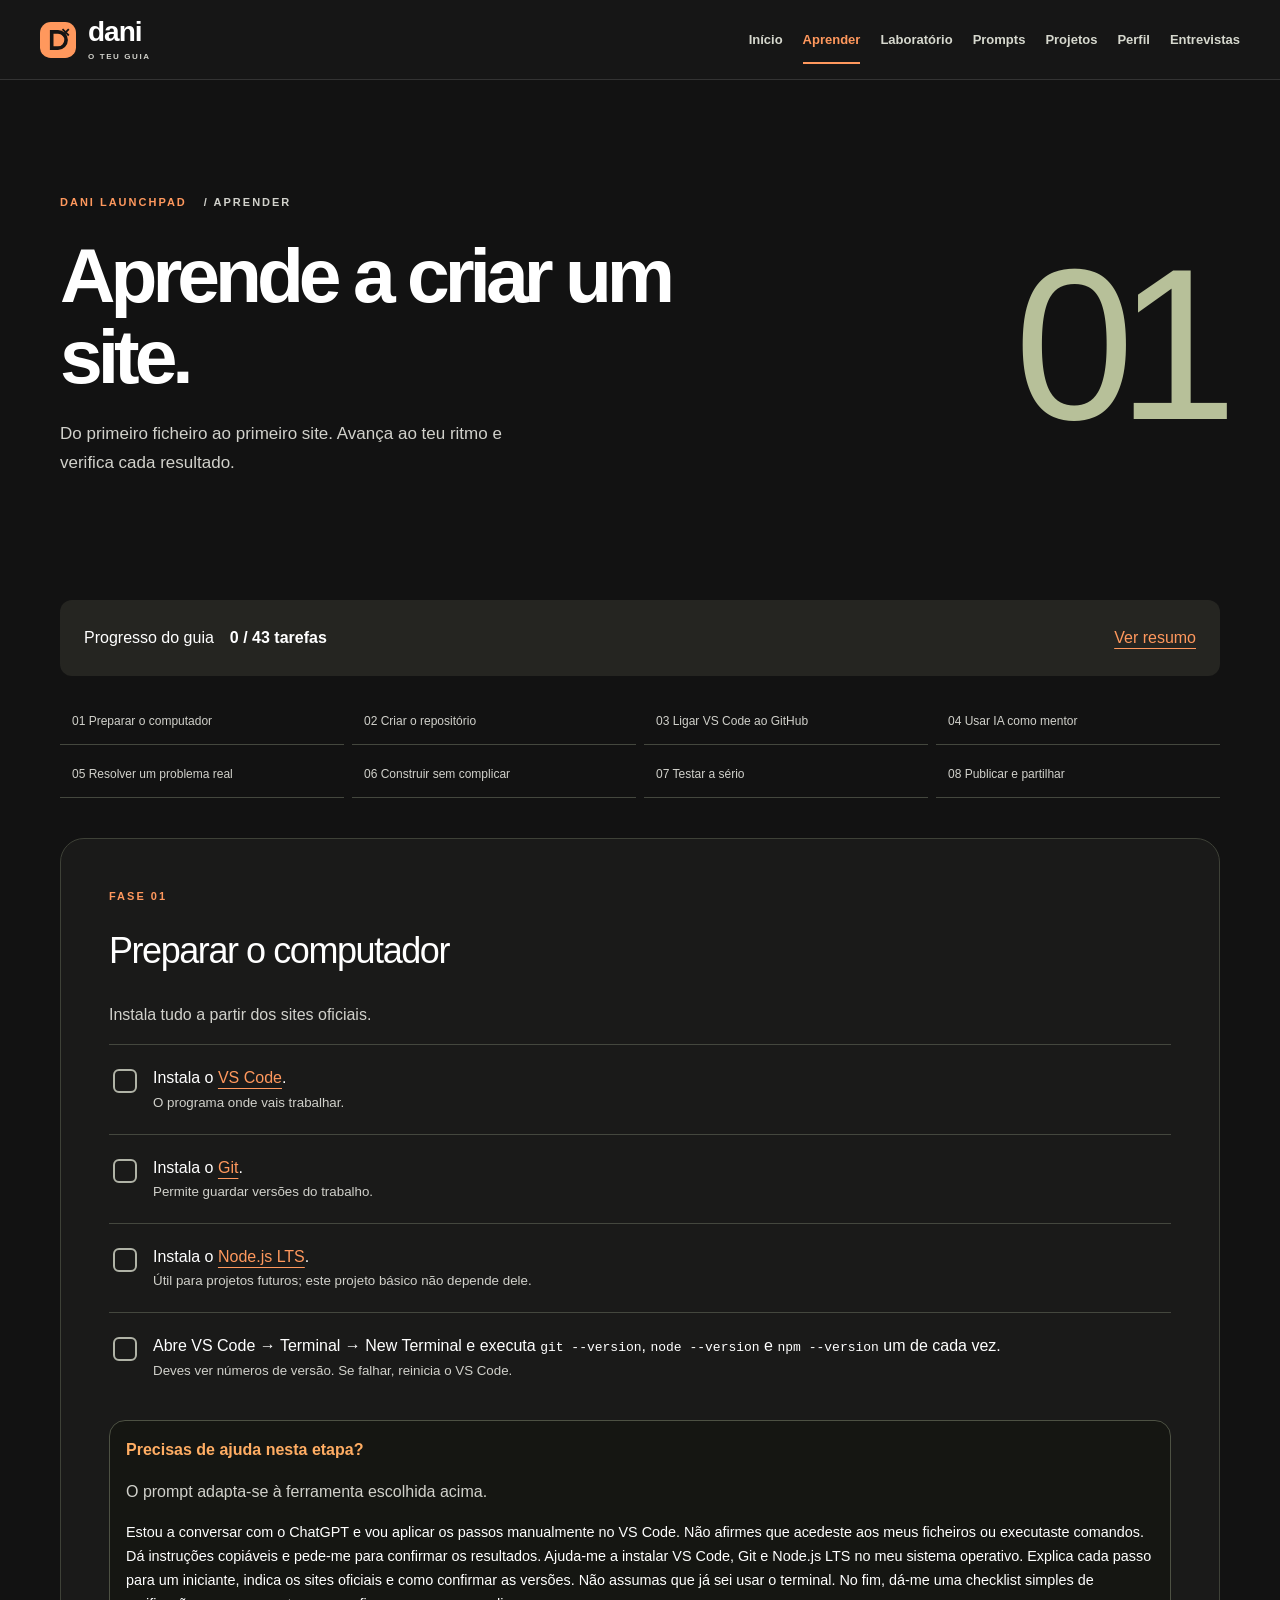
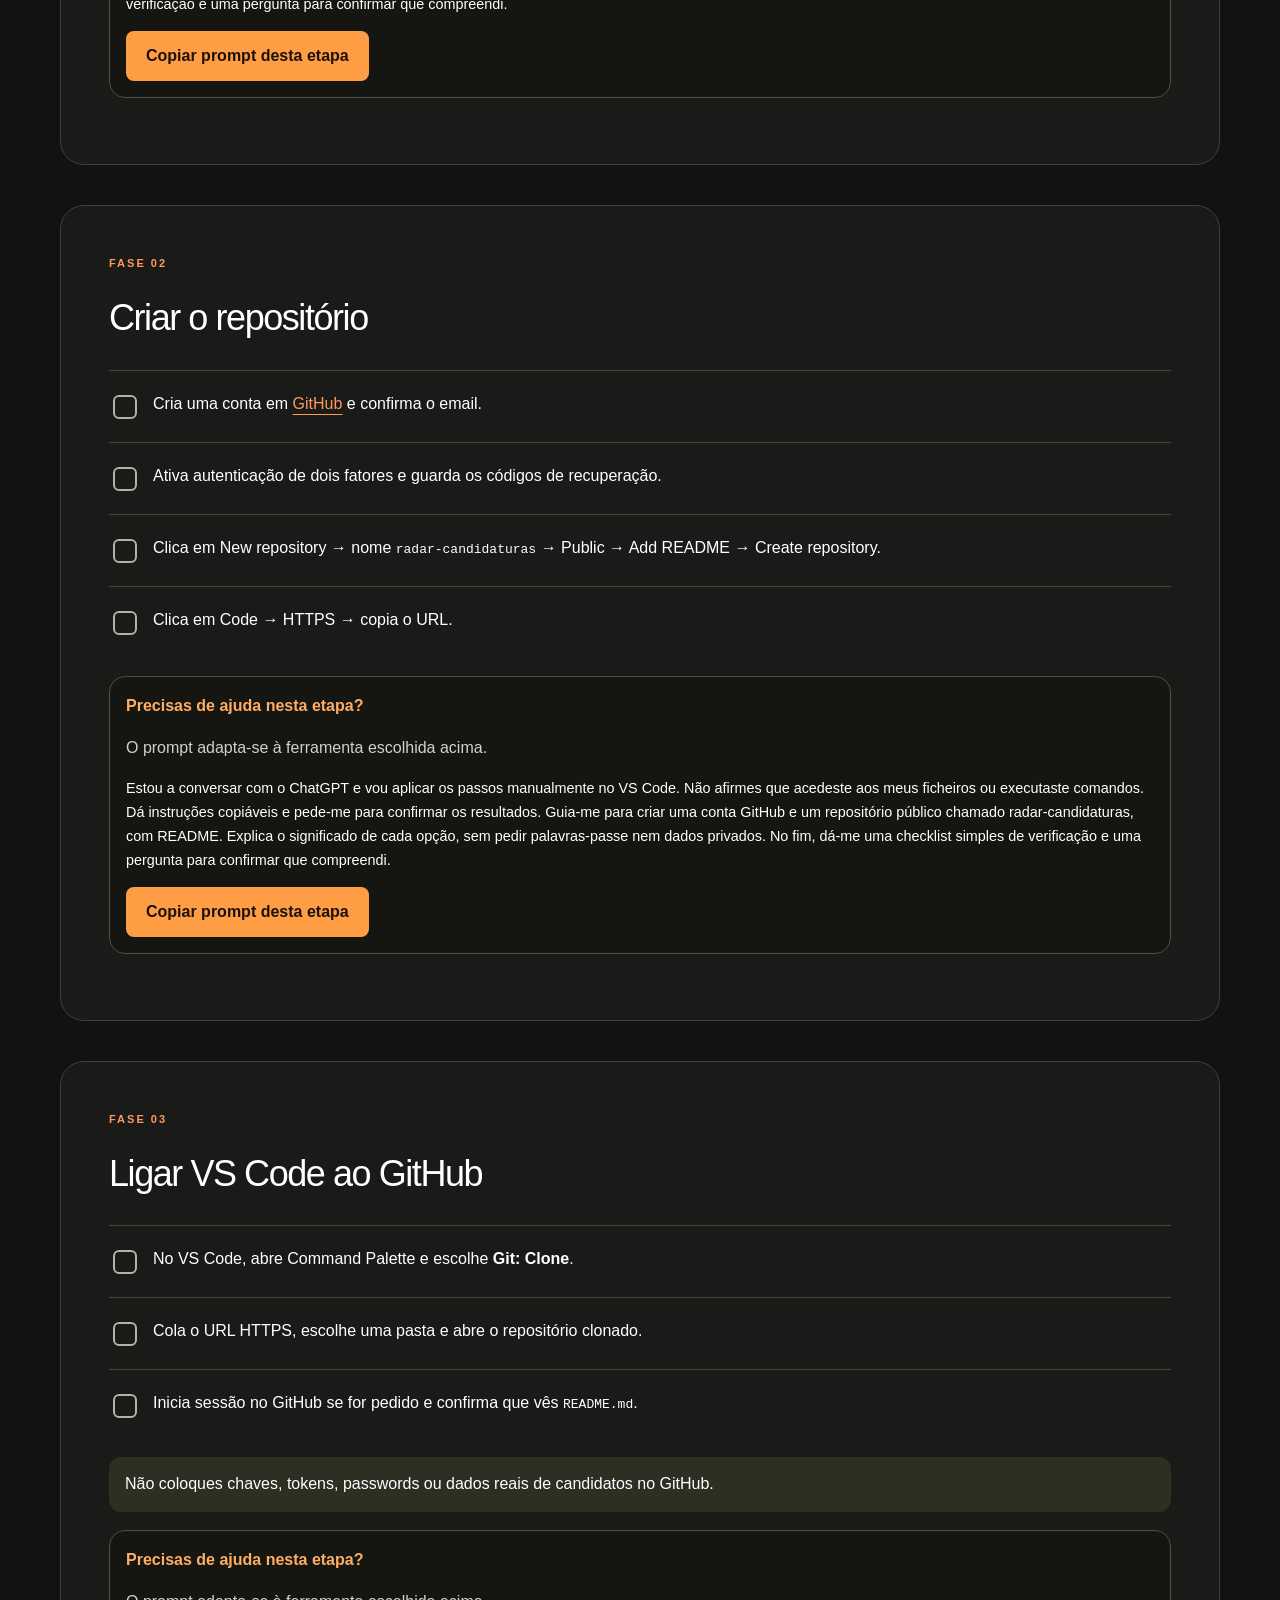
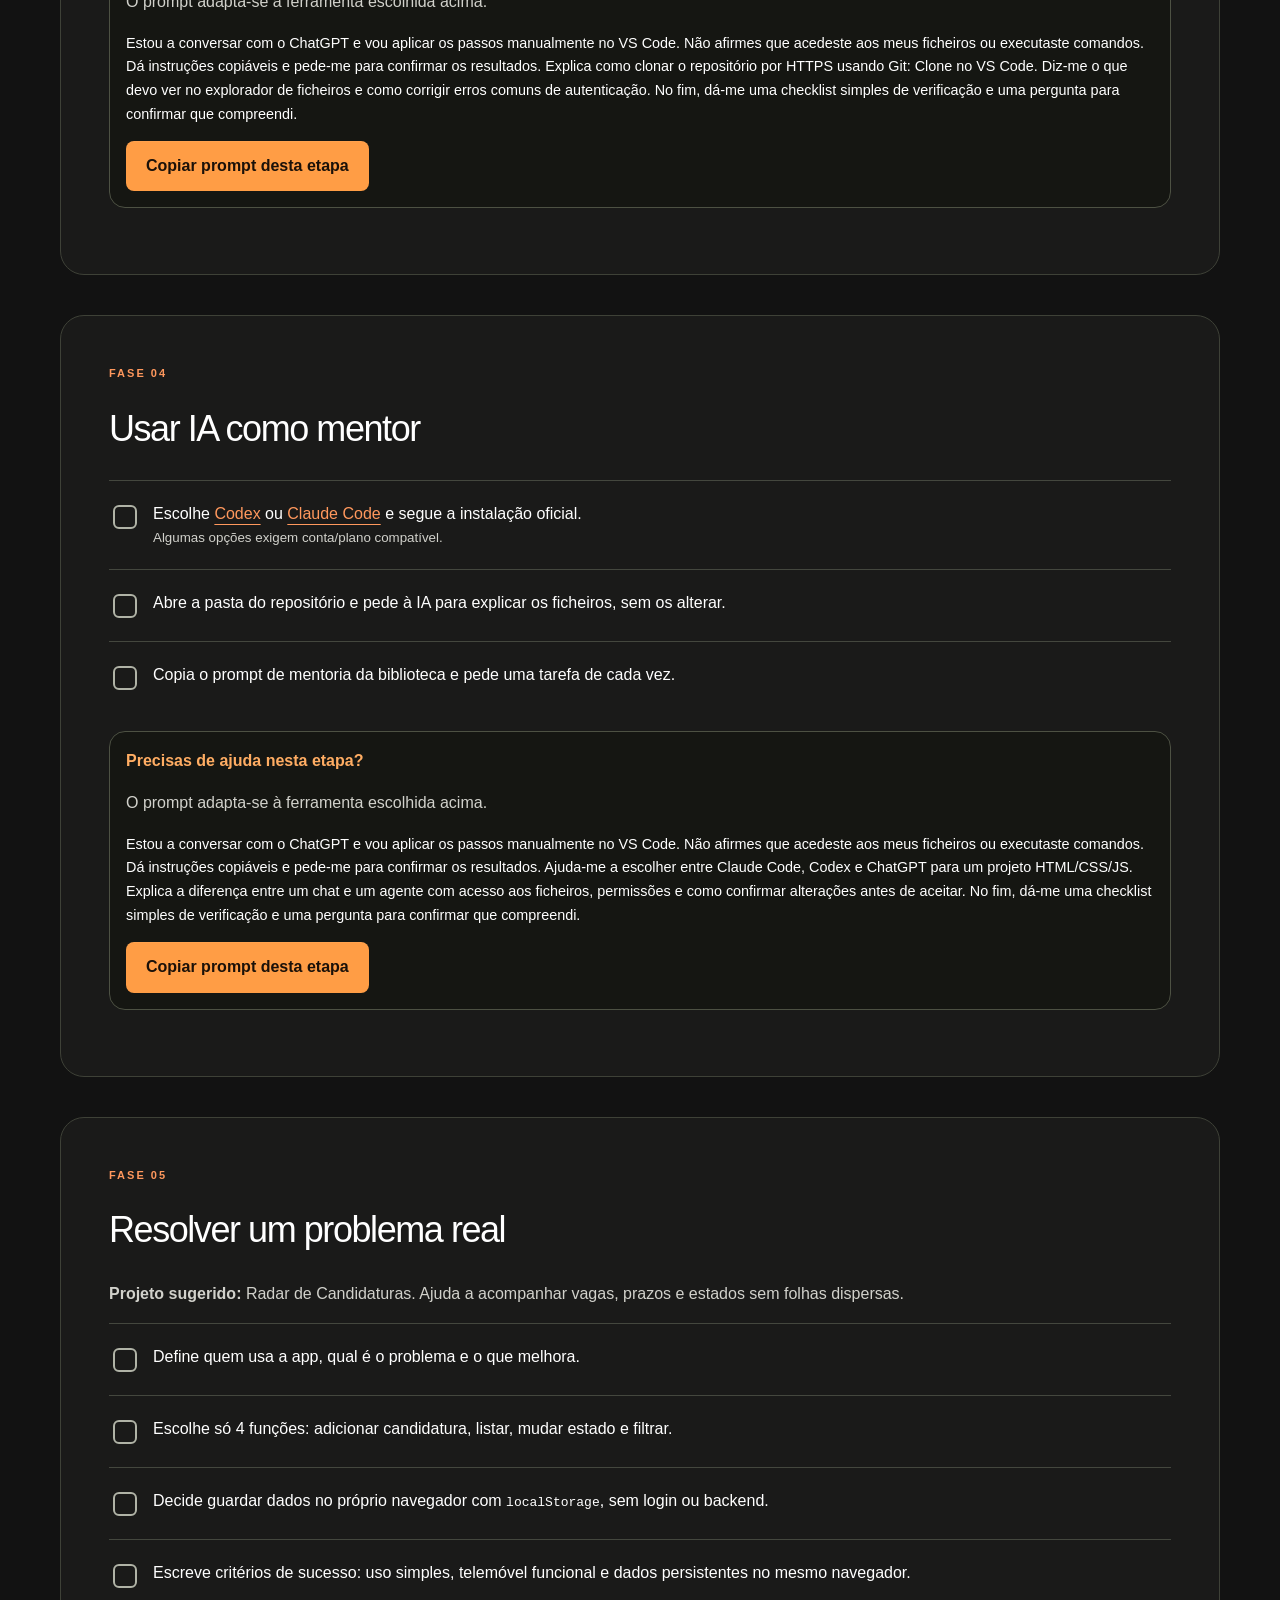
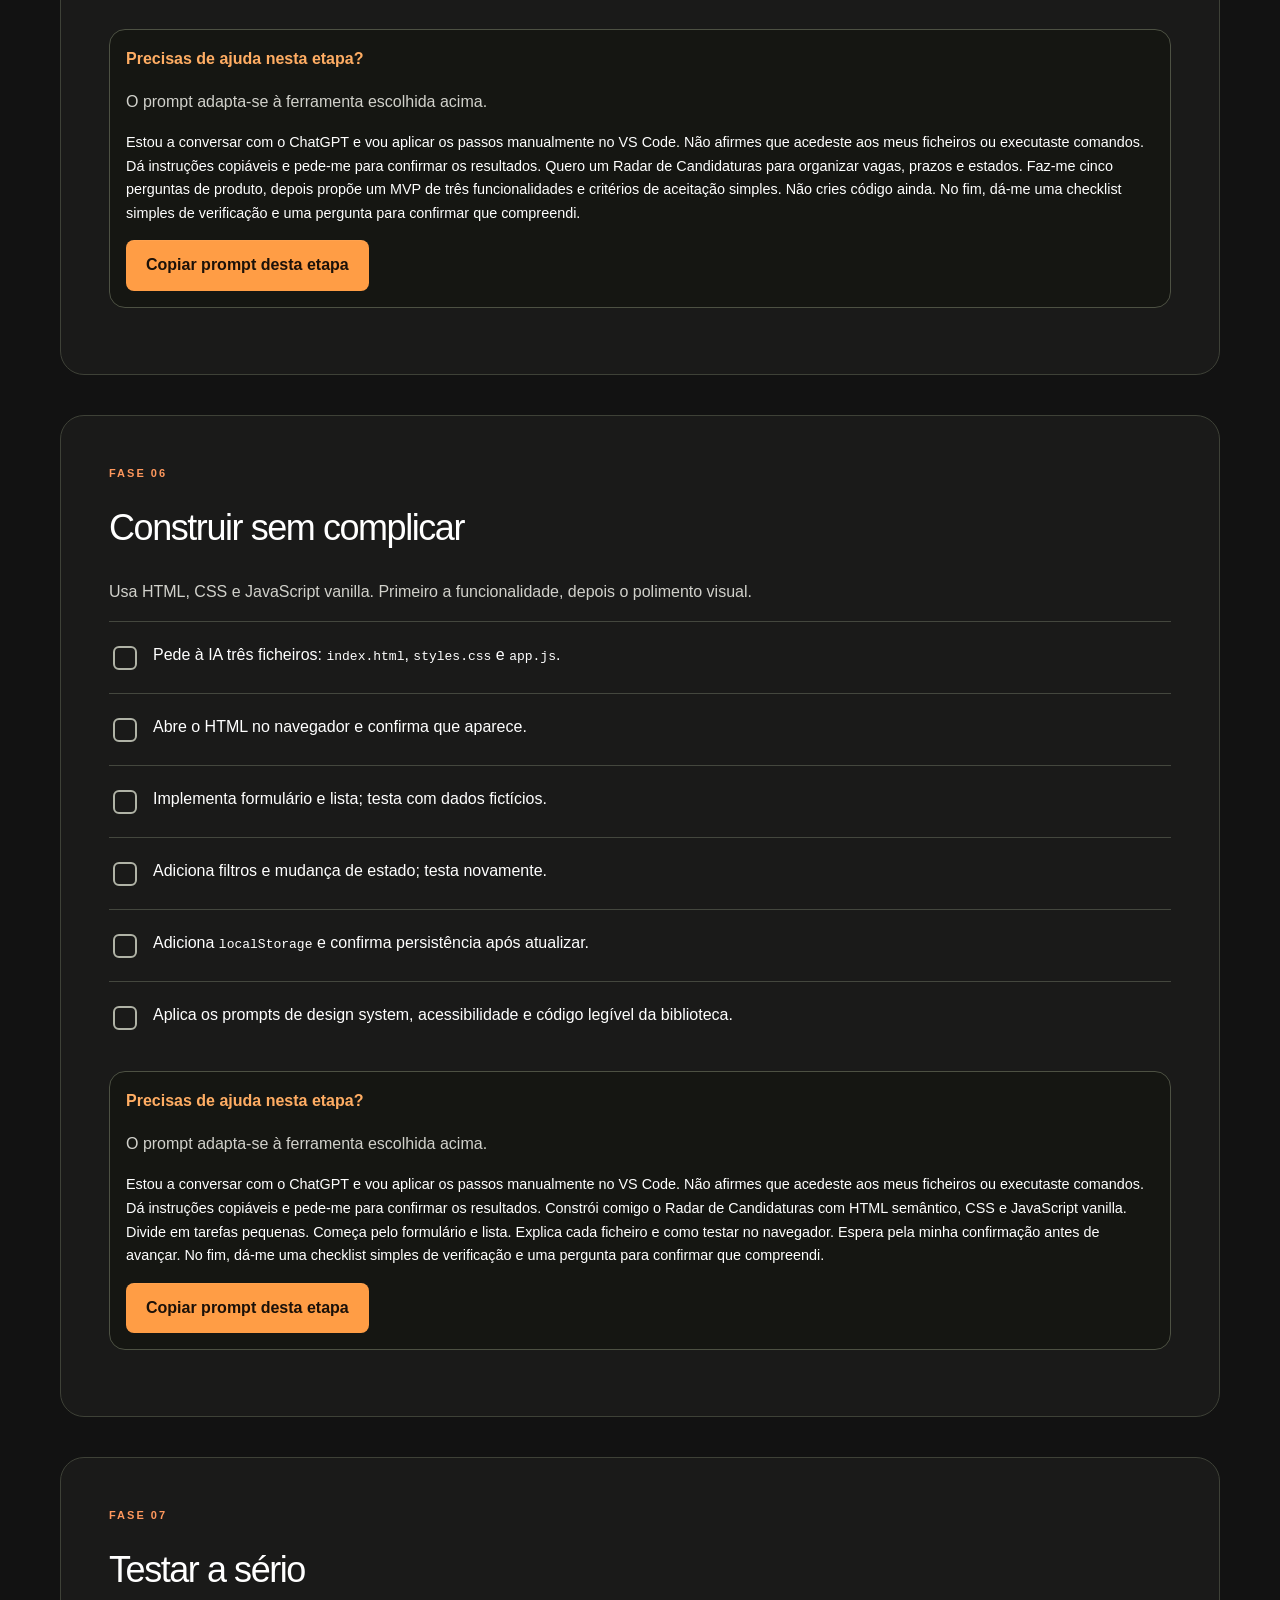
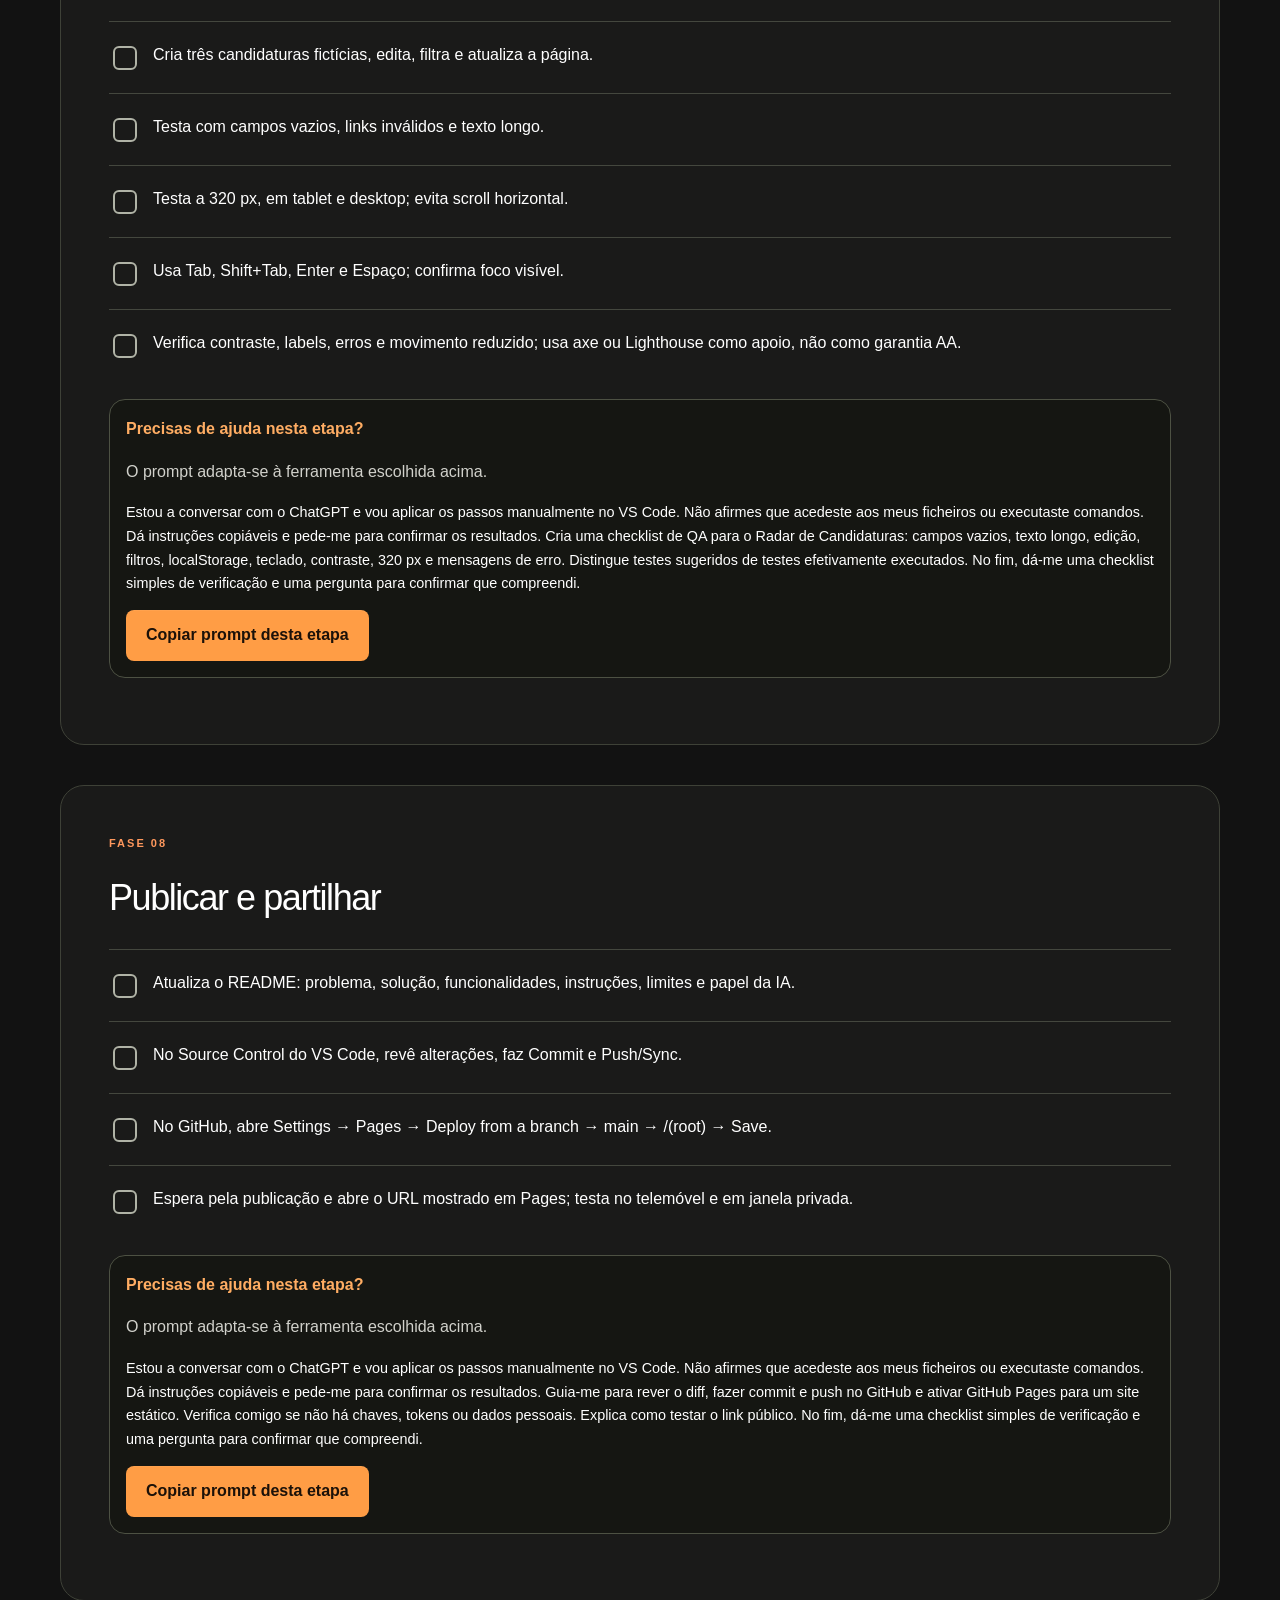
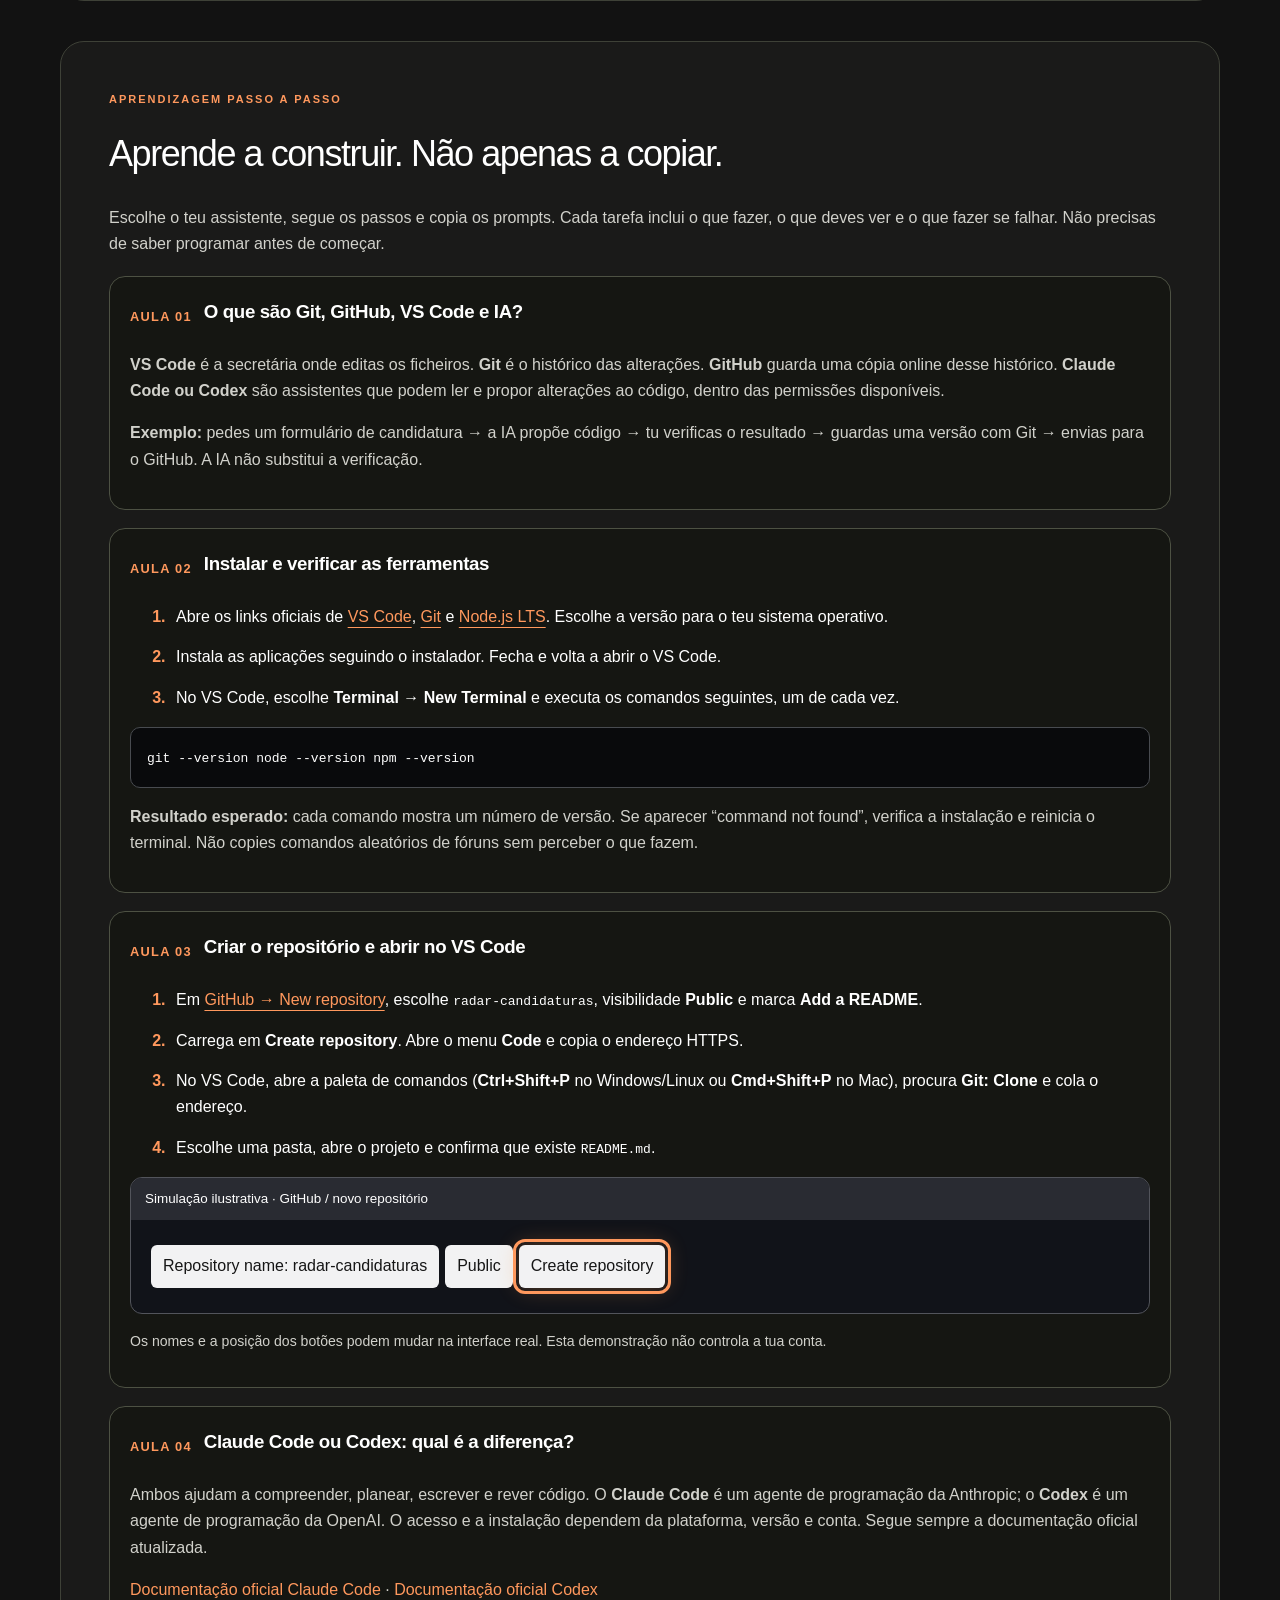
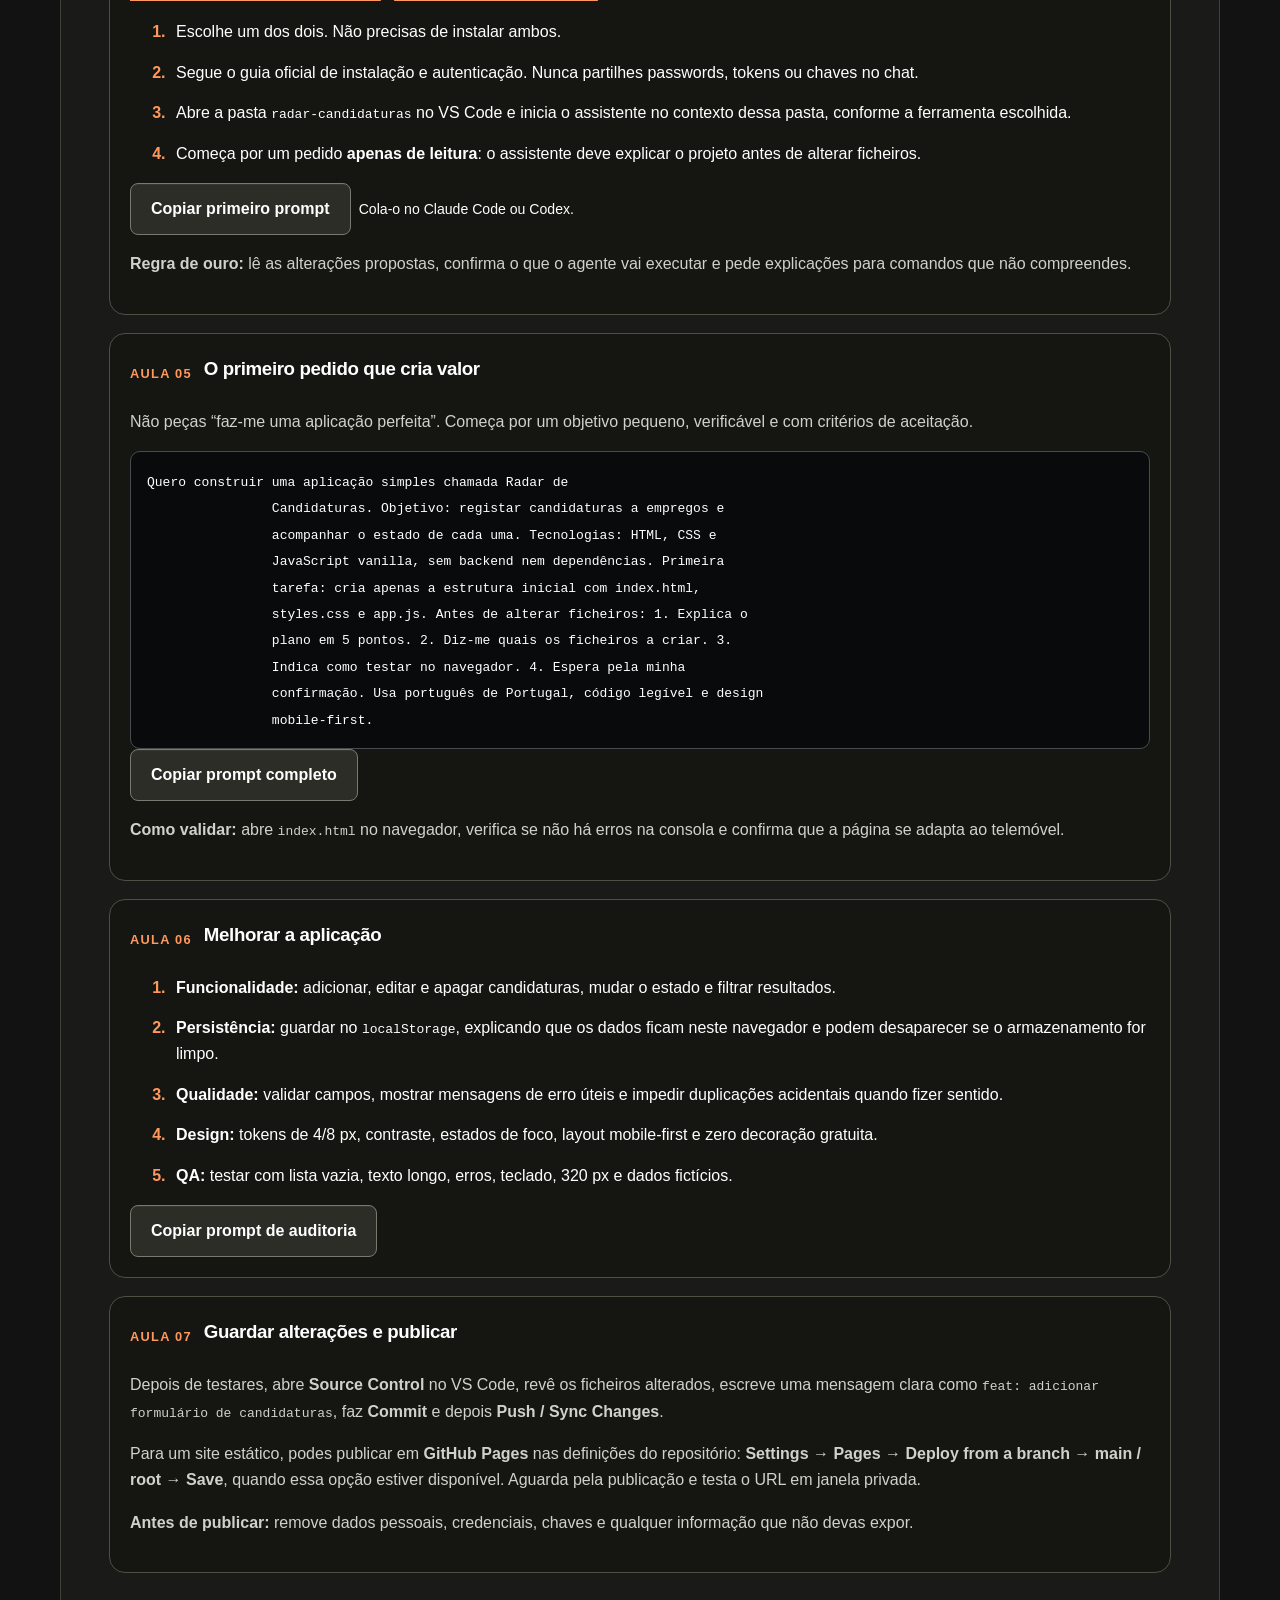
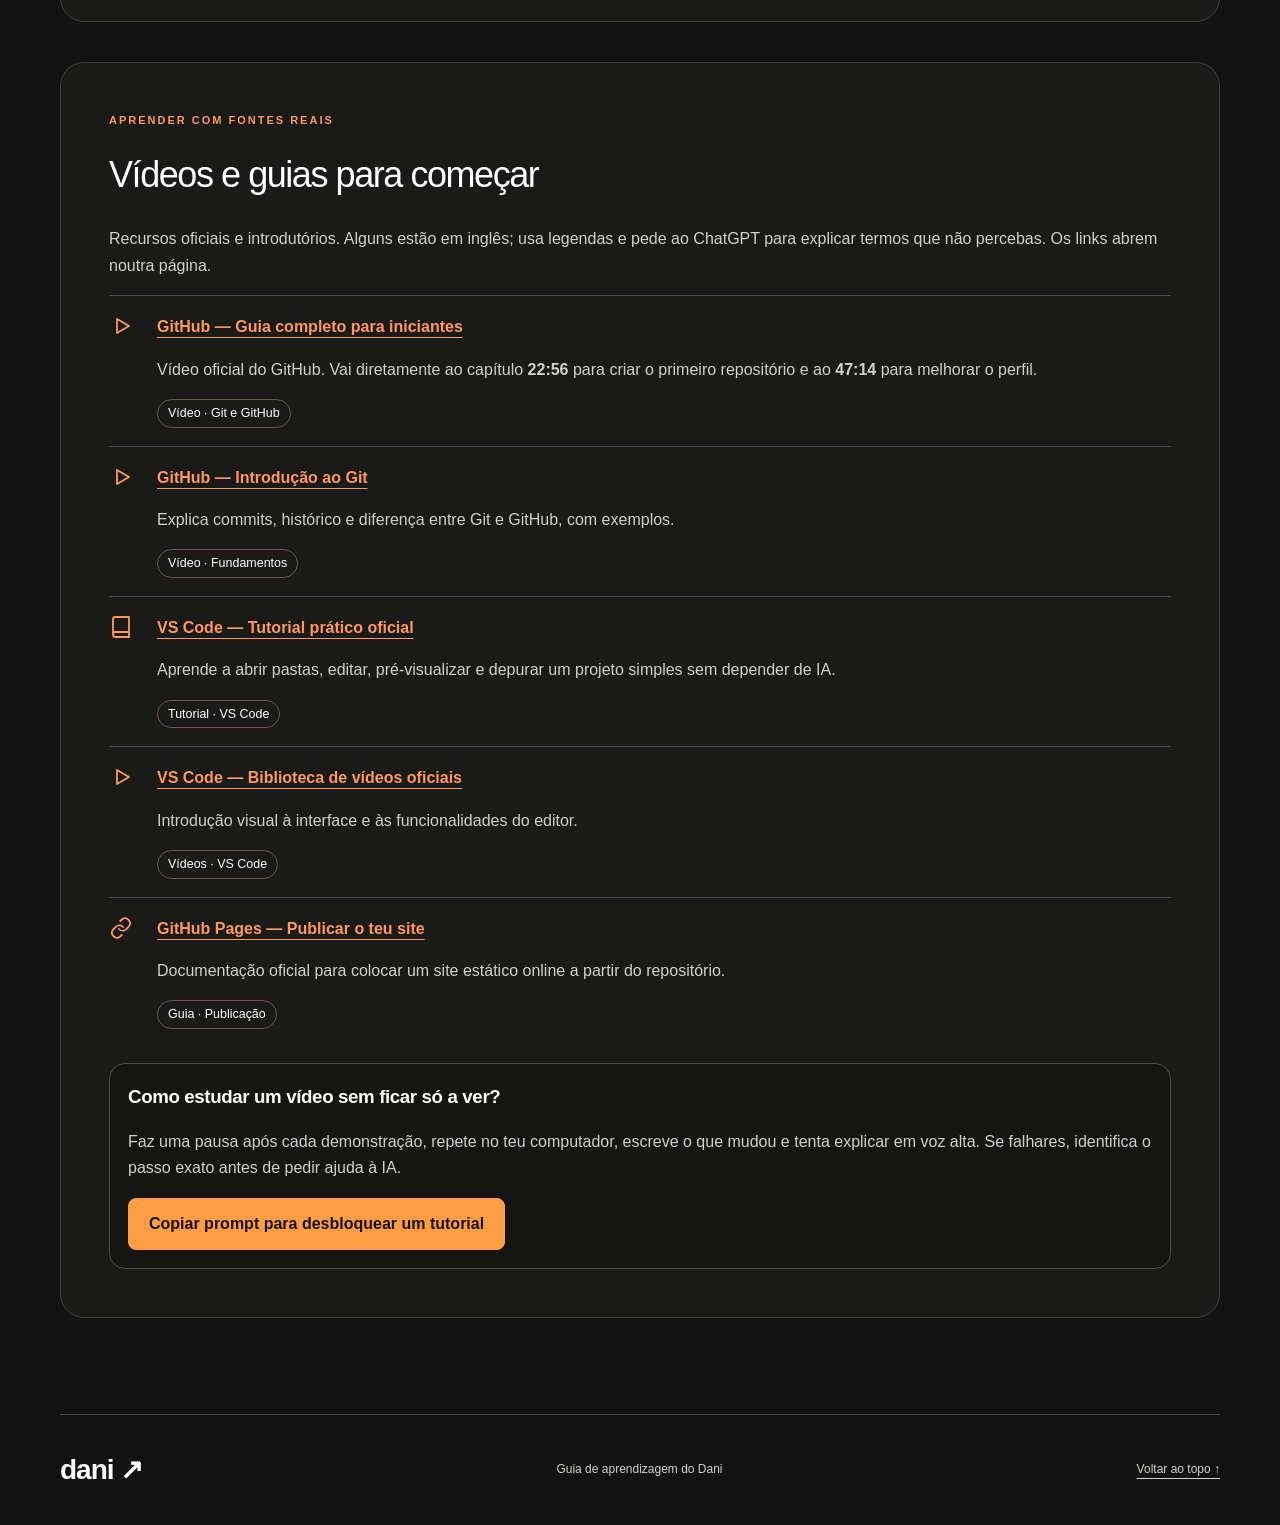
==== aprender.html @ 2d3f988d "Criar guia do Dani com páginas independentes e identidade visual" ====
<!doctype html>

<html lang="pt-PT">
  <head>
    <meta charset="utf-8" />
    <meta content="width=device-width, initial-scale=1" name="viewport" />
    <meta content="#111210" name="theme-color" />
    <meta
      content="Dani Launchpad: aprende, constrói e apresenta o teu primeiro projeto com IA."
      name="description"
    />
    <title>Aprender · Dani Launchpad</title>
    <link href="favicon.svg" rel="icon" type="image/svg+xml" />
    <link href="base.css" rel="stylesheet" />
    <link href="studio.css" rel="stylesheet" />

    <script defer="True" src="js/progress.js"></script>
    <script defer="True" src="js/copy.js"></script>
    <script defer="True" src="js/assistant.js"></script>
    <script defer="True" src="studio.js"></script>
    <link href="premium.css" rel="stylesheet" />
    <link
      href="assets/favicon-32.png"
      rel="icon"
      sizes="32x32"
      type="image/png"
    />
    <link
      href="assets/icon-192.png"
      rel="icon"
      sizes="192x192"
      type="image/png"
    />
    <link href="assets/icon-192.png" rel="apple-touch-icon" />
  </head>
  <body data-page="aprender">
    <svg
      aria-hidden="true"
      style="position: absolute; width: 0; height: 0; overflow: hidden"
      xmlns="http://www.w3.org/2000/svg"
    >
      <symbol id="i-play" viewbox="0 0 24 24">
        <path d="m8 5 12 7-12 7V5Z"></path>
      </symbol>
      <symbol id="i-book" viewbox="0 0 24 24">
        <path
          d="M4 19.5A2.5 2.5 0 0 1 6.5 17H20M6.5 2H20v20H6.5A2.5 2.5 0 0 1 4 19.5v-15A2.5 2.5 0 0 1 6.5 2Z"
        ></path>
      </symbol>
      <symbol id="i-target" viewbox="0 0 24 24">
        <circle cx="12" cy="12" r="9"></circle>
        <circle cx="12" cy="12" r="5"></circle>
        <circle cx="12" cy="12" r="1"></circle>
      </symbol>
      <symbol id="i-check" viewbox="0 0 24 24">
        <path d="m5 12 4 4L19 6"></path>
      </symbol>
      <symbol id="i-code" viewbox="0 0 24 24">
        <path d="m8 8-4 4 4 4m8-8 4 4-4 4m-3-12-2 16"></path>
      </symbol>
      <symbol id="i-link" viewbox="0 0 24 24">
        <path
          d="M10 13a5 5 0 0 0 7 .3l3-3a5 5 0 0 0-7-7l-1.7 1.7M14 11a5 5 0 0 0-7-.3l-3 3a5 5 0 0 0 7 7l1.7-1.7"
        ></path>
      </symbol></svg
    ><a class="skip" href="#main">Saltar para o conteúdo</a>
    <header class="site-header">
      <a aria-label="Dani Launchpad, início" class="brand" href="index.html"
        ><svg aria-hidden="true" class="brand-mark" viewbox="0 0 40 40">
          <rect fill="currentColor" height="40" rx="12" width="40"></rect>
          <path
            d="M13 11h7a9 9 0 0 1 0 18h-7z"
            fill="none"
            stroke="#151515"
            stroke-width="4"
          ></path>
          <path
            d="m25 8 7 7m-7 0 7-7"
            stroke="#151515"
            stroke-width="2"
          ></path></svg
        ><span>dani<small>O TEU GUIA</small></span></a
      ><span aria-hidden="true" class="nav-location">Aprender</span
      ><button
        aria-controls="site-nav"
        aria-expanded="false"
        aria-label="Abrir navegação"
        class="menu-toggle"
      >
        <span class="menu-label">Menu</span
        ><svg aria-hidden="true" viewbox="0 0 24 24">
          <path d="M4 8h16M4 16h16"></path>
        </svg>
      </button>
      <nav aria-label="Navegação principal" id="site-nav">
        <a class="nav-link" href="index.html">Início</a
        ><a aria-current="page" class="nav-link" href="aprender.html"
          >Aprender</a
        ><a class="nav-link" href="laboratorio.html">Laboratório</a
        ><a class="nav-link" href="prompts.html">Prompts</a
        ><a class="nav-link" href="projetos.html">Projetos</a
        ><a class="nav-link" href="perfil.html">Perfil</a
        ><a class="nav-link" href="entrevistas.html">Entrevistas</a>
      </nav>
    </header>
    <main id="main" tabindex="-1">
      <header class="page-hero">
        <div>
          <p class="eyebrow">Dani Launchpad <span>/ Aprender</span></p>
          <h1>Aprende a criar um site.</h1>
          <p class="lead">
            Do primeiro ficheiro ao primeiro site. Avança ao teu ritmo e
            verifica cada resultado.
          </p>
        </div>
        <div aria-hidden="true" class="page-number">01</div>
      </header>
      <div class="learning-status">
        <span>Progresso do guia</span
        ><strong aria-live="polite" id="counter"></strong
        ><a href="index.html">Ver resumo</a>
      </div>
      <nav aria-label="Fases de aprendizagem" class="chapter-nav">
        <a href="#preparar">01 Preparar o computador</a
        ><a href="#github">02 Criar o repositório</a
        ><a href="#vscode">03 Ligar VS Code ao GitHub</a
        ><a href="#ia">04 Usar IA como mentor</a
        ><a href="#produto">05 Resolver um problema real</a
        ><a href="#construir">06 Construir sem complicar</a
        ><a href="#testar">07 Testar a sério</a
        ><a href="#publicar">08 Publicar e partilhar</a>
      </nav>
      <div class="page-content">
        <section class="surface section" id="preparar">
          <div class="eyebrow">Fase 01</div>
          <h2>Preparar o computador</h2>
          <p>Instala tudo a partir dos sites oficiais.</p>
          <div data-tasks="">
            <label class="task"
              ><input data-task-index="0" type="checkbox" /><span
                >Instala o
                <a href="https://code.visualstudio.com/">VS Code</a>.<small
                  >O programa onde vais trabalhar.</small
                ></span
              ></label
            ><label class="task"
              ><input data-task-index="1" type="checkbox" /><span
                >Instala o
                <a href="https://git-scm.com/downloads">Git</a>.<small
                  >Permite guardar versões do trabalho.</small
                ></span
              ></label
            ><label class="task"
              ><input data-task-index="2" type="checkbox" /><span
                >Instala o <a href="https://nodejs.org/">Node.js LTS</a>.<small
                  >Útil para projetos futuros; este projeto básico não depende
                  dele.</small
                ></span
              ></label
            ><label class="task"
              ><input data-task-index="3" type="checkbox" /><span
                >Abre VS Code → Terminal → New Terminal e executa
                <code>git --version</code>, <code>node --version</code> e
                <code>npm --version</code> um de cada vez.<small
                  >Deves ver números de versão. Se falhar, reinicia o VS
                  Code.</small
                ></span
              ></label
            >
          </div>
          <div class="step-prompt" data-phase="preparar">
            <strong>Precisas de ajuda nesta etapa?</strong>
            <p>O prompt adapta-se à ferramenta escolhida acima.</p>
            <pre class="step-prompt-text"></pre>
            <button class="button step-copy" type="button">
              Copiar prompt desta etapa
            </button>
          </div>
        </section>
        <section class="surface section" id="github">
          <div class="eyebrow">Fase 02</div>
          <h2>Criar o repositório</h2>
          <div data-tasks="">
            <label class="task"
              ><input data-task-index="4" type="checkbox" /><span
                >Cria uma conta em <a href="https://github.com">GitHub</a> e
                confirma o email.</span
              ></label
            ><label class="task"
              ><input data-task-index="5" type="checkbox" /><span
                >Ativa autenticação de dois fatores e guarda os códigos de
                recuperação.</span
              ></label
            ><label class="task"
              ><input data-task-index="6" type="checkbox" /><span
                >Clica em New repository → nome
                <code>radar-candidaturas</code> → Public → Add README → Create
                repository.</span
              ></label
            ><label class="task"
              ><input data-task-index="7" type="checkbox" /><span
                >Clica em Code → HTTPS → copia o URL.</span
              ></label
            >
          </div>
          <div class="step-prompt" data-phase="github">
            <strong>Precisas de ajuda nesta etapa?</strong>
            <p>O prompt adapta-se à ferramenta escolhida acima.</p>
            <pre class="step-prompt-text"></pre>
            <button class="button step-copy" type="button">
              Copiar prompt desta etapa
            </button>
          </div>
        </section>
        <section class="surface section" id="vscode">
          <div class="eyebrow">Fase 03</div>
          <h2>Ligar VS Code ao GitHub</h2>
          <div data-tasks="">
            <label class="task"
              ><input data-task-index="8" type="checkbox" /><span
                >No VS Code, abre Command Palette e escolhe
                <strong>Git: Clone</strong>.</span
              ></label
            ><label class="task"
              ><input data-task-index="9" type="checkbox" /><span
                >Cola o URL HTTPS, escolhe uma pasta e abre o repositório
                clonado.</span
              ></label
            ><label class="task"
              ><input data-task-index="10" type="checkbox" /><span
                >Inicia sessão no GitHub se for pedido e confirma que vês
                <code>README.md</code>.</span
              ></label
            >
          </div>
          <p class="note">
            Não coloques chaves, tokens, passwords ou dados reais de candidatos
            no GitHub.
          </p>
          <div class="step-prompt" data-phase="vscode">
            <strong>Precisas de ajuda nesta etapa?</strong>
            <p>O prompt adapta-se à ferramenta escolhida acima.</p>
            <pre class="step-prompt-text"></pre>
            <button class="button step-copy" type="button">
              Copiar prompt desta etapa
            </button>
          </div>
        </section>
        <section class="surface section" id="ia">
          <div class="eyebrow">Fase 04</div>
          <h2>Usar IA como mentor</h2>
          <div data-tasks="">
            <label class="task"
              ><input data-task-index="11" type="checkbox" /><span
                >Escolhe
                <a href="https://developers.openai.com/codex/">Codex</a> ou
                <a href="https://code.claude.com/docs/">Claude Code</a> e segue
                a instalação oficial.<small
                  >Algumas opções exigem conta/plano compatível.</small
                ></span
              ></label
            ><label class="task"
              ><input data-task-index="12" type="checkbox" /><span
                >Abre a pasta do repositório e pede à IA para explicar os
                ficheiros, sem os alterar.</span
              ></label
            ><label class="task"
              ><input data-task-index="13" type="checkbox" /><span
                >Copia o prompt de mentoria da biblioteca e pede uma tarefa de
                cada vez.</span
              ></label
            >
          </div>
          <div class="step-prompt" data-phase="ia">
            <strong>Precisas de ajuda nesta etapa?</strong>
            <p>O prompt adapta-se à ferramenta escolhida acima.</p>
            <pre class="step-prompt-text"></pre>
            <button class="button step-copy" type="button">
              Copiar prompt desta etapa
            </button>
          </div>
        </section>
        <section class="surface section" id="produto">
          <div class="eyebrow">Fase 05</div>
          <h2>Resolver um problema real</h2>
          <p>
            <strong>Projeto sugerido:</strong> Radar de Candidaturas. Ajuda a
            acompanhar vagas, prazos e estados sem folhas dispersas.
          </p>
          <div data-tasks="">
            <label class="task"
              ><input data-task-index="14" type="checkbox" /><span
                >Define quem usa a app, qual é o problema e o que melhora.</span
              ></label
            ><label class="task"
              ><input data-task-index="15" type="checkbox" /><span
                >Escolhe só 4 funções: adicionar candidatura, listar, mudar
                estado e filtrar.</span
              ></label
            ><label class="task"
              ><input data-task-index="16" type="checkbox" /><span
                >Decide guardar dados no próprio navegador com
                <code>localStorage</code>, sem login ou backend.</span
              ></label
            ><label class="task"
              ><input data-task-index="17" type="checkbox" /><span
                >Escreve critérios de sucesso: uso simples, telemóvel funcional
                e dados persistentes no mesmo navegador.</span
              ></label
            >
          </div>
          <div class="step-prompt" data-phase="produto">
            <strong>Precisas de ajuda nesta etapa?</strong>
            <p>O prompt adapta-se à ferramenta escolhida acima.</p>
            <pre class="step-prompt-text"></pre>
            <button class="button step-copy" type="button">
              Copiar prompt desta etapa
            </button>
          </div>
        </section>
        <section class="surface section" id="construir">
          <div class="eyebrow">Fase 06</div>
          <h2>Construir sem complicar</h2>
          <p>
            Usa HTML, CSS e JavaScript vanilla. Primeiro a funcionalidade,
            depois o polimento visual.
          </p>
          <div data-tasks="">
            <label class="task"
              ><input data-task-index="18" type="checkbox" /><span
                >Pede à IA três ficheiros: <code>index.html</code>,
                <code>styles.css</code> e <code>app.js</code>.</span
              ></label
            ><label class="task"
              ><input data-task-index="19" type="checkbox" /><span
                >Abre o HTML no navegador e confirma que aparece.</span
              ></label
            ><label class="task"
              ><input data-task-index="20" type="checkbox" /><span
                >Implementa formulário e lista; testa com dados fictícios.</span
              ></label
            ><label class="task"
              ><input data-task-index="21" type="checkbox" /><span
                >Adiciona filtros e mudança de estado; testa novamente.</span
              ></label
            ><label class="task"
              ><input data-task-index="22" type="checkbox" /><span
                >Adiciona <code>localStorage</code> e confirma persistência após
                atualizar.</span
              ></label
            ><label class="task"
              ><input data-task-index="23" type="checkbox" /><span
                >Aplica os prompts de design system, acessibilidade e código
                legível da biblioteca.</span
              ></label
            >
          </div>
          <div class="step-prompt" data-phase="construir">
            <strong>Precisas de ajuda nesta etapa?</strong>
            <p>O prompt adapta-se à ferramenta escolhida acima.</p>
            <pre class="step-prompt-text"></pre>
            <button class="button step-copy" type="button">
              Copiar prompt desta etapa
            </button>
          </div>
        </section>
        <section class="surface section" id="testar">
          <div class="eyebrow">Fase 07</div>
          <h2>Testar a sério</h2>
          <div data-tasks="">
            <label class="task"
              ><input data-task-index="24" type="checkbox" /><span
                >Cria três candidaturas fictícias, edita, filtra e atualiza a
                página.</span
              ></label
            ><label class="task"
              ><input data-task-index="25" type="checkbox" /><span
                >Testa com campos vazios, links inválidos e texto longo.</span
              ></label
            ><label class="task"
              ><input data-task-index="26" type="checkbox" /><span
                >Testa a 320 px, em tablet e desktop; evita scroll
                horizontal.</span
              ></label
            ><label class="task"
              ><input data-task-index="27" type="checkbox" /><span
                >Usa Tab, Shift+Tab, Enter e Espaço; confirma foco
                visível.</span
              ></label
            ><label class="task"
              ><input data-task-index="28" type="checkbox" /><span
                >Verifica contraste, labels, erros e movimento reduzido; usa axe
                ou Lighthouse como apoio, não como garantia AA.</span
              ></label
            >
          </div>
          <div class="step-prompt" data-phase="testar">
            <strong>Precisas de ajuda nesta etapa?</strong>
            <p>O prompt adapta-se à ferramenta escolhida acima.</p>
            <pre class="step-prompt-text"></pre>
            <button class="button step-copy" type="button">
              Copiar prompt desta etapa
            </button>
          </div>
        </section>
        <section class="surface section" id="publicar">
          <div class="eyebrow">Fase 08</div>
          <h2>Publicar e partilhar</h2>
          <div data-tasks="">
            <label class="task"
              ><input data-task-index="29" type="checkbox" /><span
                >Atualiza o README: problema, solução, funcionalidades,
                instruções, limites e papel da IA.</span
              ></label
            ><label class="task"
              ><input data-task-index="30" type="checkbox" /><span
                >No Source Control do VS Code, revê alterações, faz Commit e
                Push/Sync.</span
              ></label
            ><label class="task"
              ><input data-task-index="31" type="checkbox" /><span
                >No GitHub, abre Settings → Pages → Deploy from a branch → main
                → /(root) → Save.</span
              ></label
            ><label class="task"
              ><input data-task-index="32" type="checkbox" /><span
                >Espera pela publicação e abre o URL mostrado em Pages; testa no
                telemóvel e em janela privada.</span
              ></label
            >
          </div>
          <div class="step-prompt" data-phase="publicar">
            <strong>Precisas de ajuda nesta etapa?</strong>
            <p>O prompt adapta-se à ferramenta escolhida acima.</p>
            <pre class="step-prompt-text"></pre>
            <button class="button step-copy" type="button">
              Copiar prompt desta etapa
            </button>
          </div>
        </section>
        <section class="surface section" id="academia">
          <div class="eyebrow">Aprendizagem passo a passo</div>
          <h2>Aprende a construir. Não apenas a copiar.</h2>
          <p>
            Escolhe o teu assistente, segue os passos e copia os prompts. Cada
            tarefa inclui o que fazer, o que deves ver e o que fazer se falhar.
            Não precisas de saber programar antes de começar.
          </p>
          <div class="lesson-panel">
            <div class="lesson-header">
              <span class="lesson-number">AULA 01</span>
              <h3>O que são Git, GitHub, VS Code e IA?</h3>
            </div>
            <p>
              <strong>VS Code</strong> é a secretária onde editas os ficheiros.
              <strong>Git</strong> é o histórico das alterações.
              <strong>GitHub</strong> guarda uma cópia online desse histórico.
              <strong>Claude Code ou Codex</strong> são assistentes que podem
              ler e propor alterações ao código, dentro das permissões
              disponíveis.
            </p>
            <p>
              <strong>Exemplo:</strong> pedes um formulário de candidatura → a
              IA propõe código → tu verificas o resultado → guardas uma versão
              com Git → envias para o GitHub. A IA não substitui a verificação.
            </p>
          </div>
          <div class="lesson-panel">
            <div class="lesson-header">
              <span class="lesson-number">AULA 02</span>
              <h3>Instalar e verificar as ferramentas</h3>
            </div>
            <ol class="lesson-steps">
              <li>
                Abre os links oficiais de
                <a href="https://code.visualstudio.com/">VS Code</a>,
                <a href="https://git-scm.com/downloads">Git</a> e
                <a href="https://nodejs.org/en/download">Node.js LTS</a>.
                Escolhe a versão para o teu sistema operativo.
              </li>
              <li>
                Instala as aplicações seguindo o instalador. Fecha e volta a
                abrir o VS Code.
              </li>
              <li>
                No VS Code, escolhe <strong>Terminal → New Terminal</strong> e
                executa os comandos seguintes, um de cada vez.
              </li>
            </ol>
            <div class="terminal">
              <code>git --version node --version npm --version</code>
            </div>
            <p>
              <strong>Resultado esperado:</strong> cada comando mostra um número
              de versão. Se aparecer “command not found”, verifica a instalação
              e reinicia o terminal. Não copies comandos aleatórios de fóruns
              sem perceber o que fazem.
            </p>
          </div>
          <div class="lesson-panel">
            <div class="lesson-header">
              <span class="lesson-number">AULA 03</span>
              <h3>Criar o repositório e abrir no VS Code</h3>
            </div>
            <ol class="lesson-steps">
              <li>
                Em <a href="https://github.com/new">GitHub → New repository</a>,
                escolhe <code>radar-candidaturas</code>, visibilidade
                <strong>Public</strong> e marca <strong>Add a README</strong>.
              </li>
              <li>
                Carrega em <strong>Create repository</strong>. Abre o menu
                <strong>Code</strong> e copia o endereço HTTPS.
              </li>
              <li>
                No VS Code, abre a paleta de comandos (<strong
                  >Ctrl+Shift+P</strong
                >
                no Windows/Linux ou <strong>Cmd+Shift+P</strong> no Mac),
                procura <strong>Git: Clone</strong> e cola o endereço.
              </li>
              <li>
                Escolhe uma pasta, abre o projeto e confirma que existe
                <code>README.md</code>.
              </li>
            </ol>
            <div class="example-screen">
              <div class="screen-bar">
                Simulação ilustrativa · GitHub / novo repositório
              </div>
              <div class="screen-content">
                <span class="mock-control"
                  >Repository name: radar-candidaturas</span
                ><span class="mock-control">Public</span
                ><span class="mock-control highlight">Create repository</span>
              </div>
            </div>
            <p class="mini">
              Os nomes e a posição dos botões podem mudar na interface real.
              Esta demonstração não controla a tua conta.
            </p>
          </div>
          <div class="lesson-panel">
            <div class="lesson-header">
              <span class="lesson-number">AULA 04</span>
              <h3>Claude Code ou Codex: qual é a diferença?</h3>
            </div>
            <p>
              Ambos ajudam a compreender, planear, escrever e rever código. O
              <strong>Claude Code</strong> é um agente de programação da
              Anthropic; o <strong>Codex</strong> é um agente de programação da
              OpenAI. O acesso e a instalação dependem da plataforma, versão e
              conta. Segue sempre a documentação oficial atualizada.
            </p>
            <p>
              <a href="https://code.claude.com/docs/en/overview"
                >Documentação oficial Claude Code</a
              >
              ·
              <a href="https://developers.openai.com/codex/"
                >Documentação oficial Codex</a
              >
            </p>
            <ol class="lesson-steps">
              <li>Escolhe um dos dois. Não precisas de instalar ambos.</li>
              <li>
                Segue o guia oficial de instalação e autenticação. Nunca
                partilhes passwords, tokens ou chaves no chat.
              </li>
              <li>
                Abre a pasta <code>radar-candidaturas</code> no VS Code e inicia
                o assistente no contexto dessa pasta, conforme a ferramenta
                escolhida.
              </li>
              <li>
                Começa por um pedido <strong>apenas de leitura</strong>: o
                assistente deve explicar o projeto antes de alterar ficheiros.
              </li>
            </ol>
            <div class="copyline">
              <button
                class="button"
                data-copy="Sou iniciante absoluto. Antes de escrever código, analisa apenas os ficheiros desta pasta e explica-me, em português de Portugal, o que existe e o que falta. Não edites nada. Mostra o próximo passo e espera pela minha confirmação."
              >
                Copiar primeiro prompt</button
              ><span class="mini">Cola-o no Claude Code ou Codex.</span>
            </div>
            <p>
              <strong>Regra de ouro:</strong> lê as alterações propostas,
              confirma o que o agente vai executar e pede explicações para
              comandos que não compreendes.
            </p>
          </div>
          <div class="lesson-panel">
            <div class="lesson-header">
              <span class="lesson-number">AULA 05</span>
              <h3>O primeiro pedido que cria valor</h3>
            </div>
            <p>
              Não peças “faz-me uma aplicação perfeita”. Começa por um objetivo
              pequeno, verificável e com critérios de aceitação.
            </p>
            <div class="terminal">
              <code
                >Quero construir uma aplicação simples chamada Radar de
                Candidaturas. Objetivo: registar candidaturas a empregos e
                acompanhar o estado de cada uma. Tecnologias: HTML, CSS e
                JavaScript vanilla, sem backend nem dependências. Primeira
                tarefa: cria apenas a estrutura inicial com index.html,
                styles.css e app.js. Antes de alterar ficheiros: 1. Explica o
                plano em 5 pontos. 2. Diz-me quais os ficheiros a criar. 3.
                Indica como testar no navegador. 4. Espera pela minha
                confirmação. Usa português de Portugal, código legível e design
                mobile-first.</code
              >
            </div>
            <button
              class="button"
              data-copy="Quero construir uma aplicação simples chamada Radar de Candidaturas. Objetivo: registar candidaturas a empregos e acompanhar o estado de cada uma. Tecnologias: HTML, CSS e JavaScript vanilla, sem backend nem dependências. Primeira tarefa: cria apenas a estrutura inicial com index.html, styles.css e app.js. Antes de alterar ficheiros: 1. Explica o plano em 5 pontos. 2. Diz-me quais os ficheiros a criar. 3. Indica como testar no navegador. 4. Espera pela minha confirmação. Usa português de Portugal, código legível e design mobile-first."
            >
              Copiar prompt completo
            </button>
            <p>
              <strong>Como validar:</strong> abre <code>index.html</code> no
              navegador, verifica se não há erros na consola e confirma que a
              página se adapta ao telemóvel.
            </p>
          </div>
          <div class="lesson-panel">
            <div class="lesson-header">
              <span class="lesson-number">AULA 06</span>
              <h3>Melhorar a aplicação</h3>
            </div>
            <ol class="lesson-steps">
              <li>
                <strong>Funcionalidade:</strong> adicionar, editar e apagar
                candidaturas, mudar o estado e filtrar resultados.
              </li>
              <li>
                <strong>Persistência:</strong> guardar no
                <code>localStorage</code>, explicando que os dados ficam neste
                navegador e podem desaparecer se o armazenamento for limpo.
              </li>
              <li>
                <strong>Qualidade:</strong> validar campos, mostrar mensagens de
                erro úteis e impedir duplicações acidentais quando fizer
                sentido.
              </li>
              <li>
                <strong>Design:</strong> tokens de 4/8 px, contraste, estados de
                foco, layout mobile-first e zero decoração gratuita.
              </li>
              <li>
                <strong>QA:</strong> testar com lista vazia, texto longo, erros,
                teclado, 320 px e dados fictícios.
              </li>
            </ol>
            <button
              class="button"
              data-copy="Audita o Radar de Candidaturas em cinco dimensões: funcionalidade, persistência, acessibilidade WCAG 2.2 AA, mobile-first a partir de 320 px e segurança. Primeiro apresenta uma tabela com problema, gravidade, forma de reproduzir e correção sugerida. Não afirmes que executaste testes que não realizaste. Não alteres ficheiros sem a minha confirmação."
            >
              Copiar prompt de auditoria
            </button>
          </div>
          <div class="lesson-panel">
            <div class="lesson-header">
              <span class="lesson-number">AULA 07</span>
              <h3>Guardar alterações e publicar</h3>
            </div>
            <p>
              Depois de testares, abre <strong>Source Control</strong> no VS
              Code, revê os ficheiros alterados, escreve uma mensagem clara como
              <code>feat: adicionar formulário de candidaturas</code>, faz
              <strong>Commit</strong> e depois
              <strong>Push / Sync Changes</strong>.
            </p>
            <p>
              Para um site estático, podes publicar em
              <strong>GitHub Pages</strong> nas definições do repositório:
              <strong
                >Settings → Pages → Deploy from a branch → main / root →
                Save</strong
              >, quando essa opção estiver disponível. Aguarda pela publicação e
              testa o URL em janela privada.
            </p>
            <p>
              <strong>Antes de publicar:</strong> remove dados pessoais,
              credenciais, chaves e qualquer informação que não devas expor.
            </p>
          </div>
        </section>
        <section class="surface section" id="recursos">
          <div class="eyebrow">Aprender com fontes reais</div>
          <h2>Vídeos e guias para começar</h2>
          <p>
            Recursos oficiais e introdutórios. Alguns estão em inglês; usa
            legendas e pede ao ChatGPT para explicar termos que não percebas. Os
            links abrem noutra página.
          </p>
          <div class="resource-row">
            <svg class="dani-icon"><use href="#i-play"></use></svg>
            <div>
              <a
                href="https://www.youtube.com/watch?v=NUELGzIHT-I"
                rel="noopener noreferrer"
                target="_blank"
                >GitHub — Guia completo para iniciantes</a
              >
              <p>
                Vídeo oficial do GitHub. Vai diretamente ao capítulo
                <strong>22:56</strong> para criar o primeiro repositório e ao
                <strong>47:14</strong> para melhorar o perfil.
              </p>
              <span class="pill">Vídeo · Git e GitHub</span>
            </div>
          </div>
          <div class="resource-row">
            <svg class="dani-icon"><use href="#i-play"></use></svg>
            <div>
              <a
                href="https://www.youtube.com/watch?v=r8jQ9hVA2qs"
                rel="noopener noreferrer"
                target="_blank"
                >GitHub — Introdução ao Git</a
              >
              <p>
                Explica commits, histórico e diferença entre Git e GitHub, com
                exemplos.
              </p>
              <span class="pill">Vídeo · Fundamentos</span>
            </div>
          </div>
          <div class="resource-row">
            <svg class="dani-icon"><use href="#i-book"></use></svg>
            <div>
              <a
                href="https://code.visualstudio.com/docs/editing/getting-started/editor-tutorial"
                rel="noopener noreferrer"
                target="_blank"
                >VS Code — Tutorial prático oficial</a
              >
              <p>
                Aprende a abrir pastas, editar, pré-visualizar e depurar um
                projeto simples sem depender de IA.
              </p>
              <span class="pill">Tutorial · VS Code</span>
            </div>
          </div>
          <div class="resource-row">
            <svg class="dani-icon"><use href="#i-play"></use></svg>
            <div>
              <a
                href="https://code.visualstudio.com/docs/getstarted/introvideos"
                rel="noopener noreferrer"
                target="_blank"
                >VS Code — Biblioteca de vídeos oficiais</a
              >
              <p>
                Introdução visual à interface e às funcionalidades do editor.
              </p>
              <span class="pill">Vídeos · VS Code</span>
            </div>
          </div>
          <div class="resource-row">
            <svg class="dani-icon"><use href="#i-link"></use></svg>
            <div>
              <a
                href="https://docs.github.com/en/pages/getting-started-with-github-pages"
                rel="noopener noreferrer"
                target="_blank"
                >GitHub Pages — Publicar o teu site</a
              >
              <p>
                Documentação oficial para colocar um site estático online a
                partir do repositório.
              </p>
              <span class="pill">Guia · Publicação</span>
            </div>
          </div>
          <div class="lesson-challenge">
            <h3>Como estudar um vídeo sem ficar só a ver?</h3>
            <p>
              Faz uma pausa após cada demonstração, repete no teu computador,
              escreve o que mudou e tenta explicar em voz alta. Se falhares,
              identifica o passo exato antes de pedir ajuda à IA.
            </p>
            <button
              class="button"
              data-copy="Estou a seguir um tutorial de GitHub ou VS Code e sou iniciante. Vou descrever o último passo que fiz e o resultado que apareceu. Faz-me até três perguntas de diagnóstico e dá-me apenas o próximo passo seguro, com o resultado esperado. Não assumes que executaste comandos nem me peças para partilhar credenciais."
            >
              Copiar prompt para desbloquear um tutorial
            </button>
          </div>
        </section>
      </div>
    </main>

    <footer class="site-footer">
      <a class="brand" href="index.html">dani ↗</a>
      <p>Guia de aprendizagem do Dani</p>
      <a href="#main">Voltar ao topo ↑</a>
    </footer>
    <div class="toast" id="toast" role="status"></div>
    <noscript
      ><p>
        Ativa JavaScript para usar os exercícios e guardar o progresso. Podes
        continuar a ler as aulas e navegar entre páginas.
      </p></noscript
    >
  </body>
</html>
---- base.css ----
:root {
  color-scheme: dark;
  --bg: #10151b;
  --surface: #1b242d;
  --text: #f5f7f8;
  --muted: #f0f2f4;
  --accent: #ffae62;
  --border: #394751;
  --space: 8px;
  font-family: "Trebuchet MS", Verdana, system-ui, sans-serif;
}
* {
  box-sizing: border-box;
}
html {
  scroll-behavior: smooth;
}
body {
  margin: 0;
  background: var(--bg);
  color: var(--text);
  line-height: 1.65;
}
a {
  color: var(--accent);
}
button,
input {
  font: inherit;
}
button {
  cursor: pointer;
}
button:focus-visible,
a:focus-visible,
input:focus-visible,
summary:focus-visible {
  outline: 3px solid var(--accent);
  outline-offset: 3px;
}
.skip {
  position: absolute;
  top: -100px;
  background: var(--accent);
  color: #241407;
  padding: 12px;
}
.skip:focus {
  top: 0;
}
.wrap {
  max-width: 1080px;
  margin: auto;
  padding: 24px;
}
.top {
  display: flex;
  justify-content: space-between;
  align-items: center;
  gap: 16px;
  flex-wrap: wrap;
}
.brand {
  font-weight: 900;
  letter-spacing: 0.06em;
}
.tag {
  font-size: 0.85rem;
  border: 1px solid var(--border);
  border-radius: 999px;
  padding: 6px 12px;
  color: var(--muted);
}
h1 {
  font-size: clamp(2.5rem, 7vw, 5rem);
  letter-spacing: -0.06em;
  line-height: 1.06;
  margin: 48px 0 20px;
  max-width: 850px;
}
h2 {
  font-size: clamp(1.4rem, 3vw, 2rem);
  line-height: 1.2;
  letter-spacing: -0.03em;
}
h3 {
  margin: 24px 0 8px;
}
.accent {
  color: var(--accent);
}
p {
  color: var(--muted);
}
.lead {
  font-size: 1.2rem;
  max-width: 700px;
}
.surface {
  background: var(--surface);
  border: 1px solid var(--border);
  border-radius: 18px;
  padding: 24px;
}
.progress {
  height: 12px;
  border-radius: 999px;
  background: #42505b;
  overflow: hidden;
}
.progress div {
  height: 100%;
  width: 0;
  background: var(--accent);
  transition: width 0.2s;
}
.flex {
  display: flex;
  justify-content: space-between;
  gap: 12px;
  align-items: center;
  flex-wrap: wrap;
}
.layout {
  display: grid;
  grid-template-columns: 230px minmax(0, 1fr);
  gap: 24px;
  margin-top: 24px;
}
.nav {
  position: sticky;
  top: 20px;
  align-self: start;
}
.nav a {
  display: block;
  text-decoration: none;
  color: var(--muted);
  padding: 8px 12px;
  border-radius: 8px;
}
.nav a:hover {
  background: #2a3943;
  color: var(--text);
}
.content {
  display: grid;
  gap: 20px;
}
.section {
  scroll-margin-top: 20px;
}
.eyebrow {
  color: var(--accent);
  text-transform: uppercase;
  letter-spacing: 0.1em;
  font-size: 0.78rem;
  font-weight: 800;
}
.task {
  display: flex;
  gap: 12px;
  align-items: flex-start;
  padding: 14px 0;
  border-top: 1px solid var(--border);
}
.task input {
  width: 22px;
  height: 22px;
  accent-color: #ffae62;
  flex: none;
  margin-top: 4px;
}
.task span {
  flex: 1;
}
.task small {
  display: block;
  color: var(--muted);
}
.button {
  border: 1px solid var(--border);
  background: #2b3943;
  color: var(--text);
  padding: 10px 14px;
  border-radius: 10px;
  min-height: 44px;
}
.button:hover {
  border-color: var(--accent);
}
.prompt {
  white-space: pre-wrap;
  overflow-wrap: anywhere;
  padding: 16px;
  border: 1px solid var(--border);
  border-radius: 12px;
  background: #111b23;
  color: #edf7f3;
  font-size: 0.9rem;
}
.prompt-head {
  display: flex;
  align-items: center;
  justify-content: space-between;
  gap: 12px;
  margin-top: 20px;
}
.prompt-head h3 {
  margin: 0;
}
.note {
  background: #26352f;
  padding: 14px 16px;
  border-radius: 12px;
  color: #e3f4e9;
}
.grid {
  display: grid;
  grid-template-columns: repeat(auto-fit, minmax(230px, 1fr));
  gap: 12px;
}
details {
  margin-top: 16px;
}
summary {
  cursor: pointer;
  font-weight: 700;
}
footer {
  padding: 48px 0;
  color: var(--muted);
}
@media (max-width: 740px) {
  .wrap {
    padding: 16px;
  }
  .layout {
    grid-template-columns: 1fr;
  }
  .nav {
    position: static;
    display: flex;
    overflow-x: auto;
  }
  .nav a {
    white-space: nowrap;
  }
  .surface {
    padding: 18px;
  }
  h1 {
    margin-top: 30px;
  }
}
@media (prefers-reduced-motion: reduce) {
  html {
    scroll-behavior: auto;
  }
  *,
  *:before,
  *:after {
    transition: none !important;
    animation: none !important;
  }
}
button:disabled {
  opacity: 0.48;
  cursor: not-allowed;
}
textarea:focus-visible {
  outline: 3px solid var(--accent);
  outline-offset: 2px;
}
#walk-demo {
  font-weight: 700;
  letter-spacing: 0.02em;
}
.surface .surface {
  margin-top: 12px;
}
h1,
h2,
h3 {
  color: #fff;
}
.eyebrow {
  color: var(--accent);
}
@media (prefers-reduced-motion: no-preference) {
  .button {
    transition:
      transform 0.16s ease,
      border-color 0.16s ease;
  }
  .button:hover:not(:disabled) {
    transform: translateY(-2px);
  }
}
:root {
  --bg: #0b0d10;
  --surface: #17191d;
  --border: #383b42;
  --text: #fff;
  --muted: #e4e5e8;
  --accent: #ff9d45;
  font-family: "Avenir Next", "Gill Sans", "Trebuchet MS", sans-serif;
}
body {
  background:
    radial-gradient(ellipse 70% 420px at 90% 0%, #2b1c13 0%, transparent 70%),
    var(--bg);
}
h1,
h2,
h3 {
  font-family: "Avenir Next", "Gill Sans", "Trebuchet MS", sans-serif;
}
h1 {
  font-weight: 900;
  letter-spacing: -0.055em;
}
.surface {
  border-radius: 14px;
}
.nav {
  background: #131518;
}
.nav a:focus-visible {
  background: #28211b;
}
.button {
  background: #24262b;
  border-color: #555861;
  font-weight: 700;
}
.button:hover {
  background: #303238;
}
a:hover {
  text-decoration-thickness: 2px;
}
.task:has(input:checked) span {
  opacity: 0.82;
}
.task input {
  accent-color: var(--accent);
}
.lesson-header {
  display: flex;
  align-items: center;
  gap: 12px;
  flex-wrap: wrap;
}
.lesson-number {
  font-size: 0.8rem;
  color: var(--accent);
  font-weight: 800;
  letter-spacing: 0.1em;
}
.lesson-steps {
  counter-reset: step;
}
.lesson-steps li {
  margin: 0 0 14px;
  padding-left: 6px;
}
.lesson-steps li::marker {
  color: var(--accent);
  font-weight: 800;
}
.lesson-panel {
  background: #101215;
  border: 1px solid var(--border);
  padding: 20px;
  border-radius: 12px;
  margin-top: 18px;
}
.lesson-panel h3 {
  margin-top: 0;
}
.terminal {
  background: #090a0c;
  border: 1px solid #484b50;
  padding: 16px;
  border-radius: 10px;
  overflow: auto;
  color: #fff;
}
.terminal code {
  white-space: pre-wrap;
  overflow-wrap: anywhere;
}
.copyline {
  display: flex;
  align-items: center;
  gap: 8px;
  flex-wrap: wrap;
}
.copyline code {
  flex: 1;
  min-width: 170px;
}
.mini {
  font-size: 0.88rem;
}
.learning-label {
  color: var(--accent);
  font-size: 0.8rem;
  font-weight: 800;
  text-transform: uppercase;
  letter-spacing: 0.08em;
}
.pill {
  display: inline-block;
  border: 1px solid #6c5947;
  border-radius: 99px;
  padding: 3px 10px;
  font-size: 0.78rem;
}
.example-screen {
  border: 1px solid #52545b;
  border-radius: 12px;
  overflow: hidden;
  background: #111319;
  margin: 16px 0;
}
.screen-bar {
  padding: 10px 14px;
  background: #292b32;
  color: white;
  font-size: 0.84rem;
}
.screen-content {
  padding: 20px;
}
.mock-control {
  display: inline-block;
  background: #f2f2f3;
  color: #161616;
  border-radius: 6px;
  padding: 8px 12px;
  margin: 5px 6px 5px 0;
}
.mock-control.highlight {
  outline: 3px solid var(--accent);
  outline-offset: 3px;
  box-shadow: 0 0 22px #ff9d4550;
}
.scout-stat {
  border-top: 1px solid #555;
  padding: 12px 0;
  display: flex;
  justify-content: space-between;
  gap: 10px;
}
.scout-stat strong {
  color: var(--accent);
}
.muted-note {
  color: #fff;
}
@media (max-width: 420px) {
  .wrap {
    padding: 12px;
  }
  .surface {
    padding: 16px;
  }
  h1 {
    font-size: 2.5rem;
  }
  .screen-content {
    padding: 12px;
  }
}
/* Dani Studio: restrained editorial visual language */
:root {
  --orange: #ffa15a;
  --ink: #090b0e;
  --white: #fff;
  --hairline: #464951;
  --font-display: "Avenir Next", "Gill Sans", "Trebuchet MS", sans-serif;
}
body {
  background: var(--ink);
  color: var(--white);
}
.brand {
  font-family: var(--font-display);
  font-size: 1.1rem;
}
.lead {
  color: #fff;
}
.surface {
  background: #15171b;
  border-color: var(--hairline);
}
.nav {
  background: #121419;
}
.section {
  scroll-margin-top: 22px;
}
.eyebrow,
.lesson-number {
  color: var(--orange);
}
.section h2 {
  max-width: 740px;
}
.interactive-workbench {
  border: 1px solid #52565e;
  border-radius: 14px;
  background: #101215;
  padding: clamp(16px, 3vw, 28px);
  margin: 20px 0;
}
.workbench-head {
  display: flex;
  align-items: baseline;
  justify-content: space-between;
  gap: 12px;
  flex-wrap: wrap;
}
.workbench-head h3 {
  margin: 0;
}
.workbench-head span {
  font-size: 0.83rem;
  color: #fff;
}
.flow-grid {
  display: grid;
  grid-template-columns: 1fr 1fr;
  gap: 20px;
  margin: 20px 0;
}
.flow-zone {
  border: 1px solid #62666f;
  border-radius: 12px;
  padding: 14px;
  min-height: 180px;
}
.flow-zone h4 {
  margin: 0 0 14px;
}
.flow-source {
  display: grid;
  gap: 10px;
  align-content: start;
}
.flow-chip {
  background: #24272d;
  border: 1px solid #747983;
  border-radius: 9px;
  padding: 12px;
  color: #fff;
  text-align: left;
  min-height: 48px;
  cursor: grab;
  touch-action: manipulation;
}
.flow-chip:focus-visible,
.flow-zone:focus-visible {
  outline: 3px solid var(--orange);
  outline-offset: 3px;
}
.flow-chip[aria-pressed="true"] {
  border-color: var(--orange);
  background: #49301f;
}
.flow-chip:active {
  cursor: grabbing;
}
.flow-zone.dragover {
  border-color: var(--orange);
  background: #262019;
}
.flow-slots {
  display: grid;
  gap: 10px;
}
.flow-slot {
  min-height: 56px;
  border: 1px dashed #898d95;
  border-radius: 9px;
  padding: 8px;
  display: flex;
  gap: 10px;
  align-items: center;
}
.flow-slot strong {
  font-size: 0.8rem;
  color: var(--orange);
  min-width: 20px;
}
.flow-slot .flow-chip {
  flex: 1;
}
.flow-slot button {
  margin-left: auto;
}
.flow-feedback {
  min-height: 30px;
  color: #fff;
  font-weight: 700;
}
.flow-actions {
  display: flex;
  gap: 10px;
  flex-wrap: wrap;
}
.flow-actions button {
  min-height: 44px;
}
.workbench-note {
  font-size: 0.9rem;
  color: #fff;
}
.workbench-note code {
  color: #fff;
}
.coach-details {
  border-top: 1px solid #53565e;
  padding-top: 14px;
}
.coach-details summary {
  color: #fff;
}
.track-grid {
  display: grid;
  grid-template-columns: repeat(auto-fit, minmax(210px, 1fr));
  gap: 12px;
  margin: 18px 0;
}
.track-item {
  padding: 18px 0;
  border-top: 1px solid #55585f;
}
.track-item strong {
  display: block;
  color: #fff;
}
.track-item small {
  color: #fff;
}
.track-item .index {
  font-weight: 900;
  color: var(--orange);
  font-size: 0.82rem;
}
.editor-preview {
  display: grid;
  grid-template-columns: 1fr 1fr;
  border: 1px solid #64676e;
  border-radius: 12px;
  overflow: hidden;
}
.editor-preview > div {
  padding: 16px;
  min-width: 0;
}
.editor-preview > div:first-child {
  background: #17191f;
  border-right: 1px solid #64676e;
}
.editor-preview pre {
  white-space: pre-wrap;
  overflow-wrap: anywhere;
  color: #fff;
}
.editor-preview .mockapp {
  background: #fff;
  color: #151515;
  border-radius: 8px;
  padding: 18px;
}
.editor-preview .mockapp p {
  color: #303030;
}
.editor-preview .mockapp button {
  background: #e67d28;
  color: #111;
  border: 0;
  border-radius: 7px;
  padding: 9px 14px;
}
.editor-preview .mockapp label {
  display: block;
  color: #111;
  font-weight: 700;
}
.editor-preview .mockapp input {
  width: 100%;
  border: 1px solid #666;
  border-radius: 6px;
  padding: 9px;
  margin: 7px 0 12px;
  color: #111;
  background: #fff;
}
@media (max-width: 650px) {
  .flow-grid,
  .editor-preview {
    grid-template-columns: 1fr;
  }
  .editor-preview > div:first-child {
    border-right: 0;
    border-bottom: 1px solid #64676e;
  }
  .flow-zone {
    min-height: 120px;
  }
}
@media (prefers-reduced-motion: no-preference) {
  .flow-chip {
    transition:
      background 0.15s ease,
      transform 0.15s ease;
  }
  .flow-chip:hover {
    transform: translateY(-2px);
  }
}
.scenario-choices {
  display: grid;
  grid-template-columns: repeat(auto-fit, minmax(min(100%, 245px), 1fr));
  gap: 12px;
  margin: 20px 0;
}
.scenario-choices button {
  min-height: 70px;
  text-align: left;
  white-space: normal;
}
.scenario-choices button:focus-visible {
  outline: 3px solid #ffad63;
  outline-offset: 3px;
}
#scenario-feedback {
  min-height: 54px;
  line-height: 1.55;
}
.launch-checks {
  display: grid;
  gap: 10px;
}
.launch-checks label {
  display: flex;
  align-items: flex-start;
  gap: 12px;
  padding: 14px 16px;
  background: #191b20;
  border: 1px solid #5a5c62;
  border-radius: 10px;
  color: #fff;
}
.launch-checks input {
  width: 20px;
  height: 20px;
  flex: none;
  accent-color: #ffad63;
}
.launch-checks label:focus-within {
  outline: 2px solid #ffad63;
  outline-offset: 2px;
}
@media (prefers-reduced-motion: no-preference) {
  .scenario-choices button {
    transition:
      transform 0.18s ease,
      background-color 0.18s ease;
  }
  .scenario-choices button:hover:not(:disabled) {
    transform: translateY(-2px);
  }
}
@media (max-width: 380px) {
  .scenario-choices {
    grid-template-columns: 1fr;
  }
}
#assistente {
  background: #101215;
  border: 1px solid #5b4a3b;
  box-shadow: 0 18px 70px #0003;
}
#assistente select {
  background: #202329;
  color: #fff;
  border: 1px solid #a4a6aa;
  border-radius: 10px;
  padding: 12px;
  min-height: 48px;
  max-width: 100%;
  font: inherit;
}
#assistente .tool-grid {
  display: grid;
  grid-template-columns: repeat(auto-fit, minmax(min(100%, 210px), 1fr));
  gap: 12px;
  margin: 16px 0;
}
.prompt-station {
  border-top: 1px solid #4b4e54;
  padding: 18px 0;
}
.prompt-station h3 {
  margin: 0 0 6px;
}
.prompt-station p {
  margin: 6px 0;
}
.prompt-station pre {
  white-space: pre-wrap;
  overflow-wrap: anywhere;
  background: #08090b;
  border: 1px solid #45484f;
  padding: 16px;
  border-radius: 12px;
  color: #fff;
  font: inherit;
  font-size: 0.9rem;
}
.prompt-station .button {
  background: #ff9d45;
  color: #1c120a;
  border-color: #ff9d45;
  font-weight: 800;
}
.tool-note {
  color: #fff;
  max-width: 78ch;
}
.step-prompt {
  margin: 18px 0;
  padding: 16px;
  border: 1px solid #555861;
  border-radius: 12px;
  background: #101216;
}
.step-prompt strong {
  color: #ffad63;
}
.step-prompt pre {
  white-space: pre-wrap;
  overflow-wrap: anywhere;
  font: inherit;
  font-size: 0.9rem;
}
.step-prompt button {
  background: #ff9d45;
  color: #1b1109;
  border: 0;
  font-weight: 800;
}
.step-prompt button:focus-visible,
#assistente select:focus-visible {
  outline: 3px solid #ffad63;
  outline-offset: 3px;
}
@media (max-width: 380px) {
  #assistente {
    padding: 14px;
  }
  .prompt-station pre {
    padding: 10px;
  }
}
:root {
  --accent: #ff9d45;
  --muted: #f2f2f4;
  --border: #494a50;
  font-family: "Avenir Next", "Gill Sans", "Trebuchet MS", sans-serif;
}
body {
  background:
    radial-gradient(ellipse 80% 440px at 95% 0%, #322015 0%, transparent 72%),
    #0c0d10;
}
h1,
h2,
h3 {
  font-family: "Avenir Next", "Gill Sans", "Trebuchet MS", sans-serif;
}
h1 {
  font-weight: 900;
  letter-spacing: -0.065em;
}
p,
.task small,
.tool-note {
  color: #f1f1f3;
}
.surface {
  border-radius: 12px;
  background: #17191d;
}
.nav {
  background: #131417;
}
.button {
  background: #27292e;
  border-color: #66676c;
}
.button:hover {
  background: #34363c;
}
.note {
  background: #252422;
  color: white;
}
.lesson-roadmap {
  display: grid;
  grid-template-columns: repeat(auto-fit, minmax(min(100%, 235px), 1fr));
  gap: 12px;
}
.roadmap-item {
  border-top: 2px solid #ff9d45;
  padding: 18px 0;
}
.roadmap-item h3 {
  margin: 8px 0;
}
.roadmap-item p {
  margin: 0;
}
.resource-row {
  display: grid;
  grid-template-columns: 34px 1fr;
  gap: 14px;
  border-top: 1px solid #4a4b50;
  padding: 18px 0;
  align-items: start;
}
.resource-row a {
  font-weight: 800;
}
.dani-icon {
  height: 24px;
  width: 24px;
  stroke: currentColor;
  fill: none;
  stroke-width: 1.8;
  stroke-linecap: round;
  stroke-linejoin: round;
  color: var(--accent);
}
.lesson-challenge {
  border: 1px solid #595a60;
  padding: 18px;
  border-radius: 12px;
  background: #111215;
  margin-top: 16px;
}
.lesson-challenge h3 {
  margin-top: 0;
}
.lesson-challenge .button {
  background: #ff9d45;
  color: #17110c;
  border-color: #ff9d45;
}
.skills-compare {
  display: grid;
  grid-template-columns: repeat(auto-fit, minmax(min(100%, 230px), 1fr));
  gap: 16px;
}
.skills-compare > div {
  border-top: 1px solid #777;
  padding-top: 14px;
}
.skills-compare strong {
  color: #ffb776;
}
details summary {
  min-height: 44px;
}
@media (max-width: 380px) {
  .resource-row {
    grid-template-columns: 28px 1fr;
  }
  .surface {
    padding: 14px;
  }
}
:root {
  --bg: #0d0e11;
  --surface: #191b20;
  --text: #ffffff;
  --muted: #f1f1f2;
  --accent: #ffa34e;
  --border: #555860;
  --line: #555860;
  --surface2: #25272d;
}
html {
  scroll-padding-top: 16px;
}
body {
  color: #fff;
}
p {
  color: #f1f1f2;
}
small {
  color: #e8e8eb;
}
select,
textarea,
input:not([type="checkbox"]) {
  color: #fff;
  background: #22252b;
  border: 1px solid #767981;
  border-radius: 8px;
  min-height: 44px;
  padding: 10px;
}
select option {
  color: #fff;
  background: #22252b;
}
button {
  color: #fff;
}
button:focus-visible,
a:focus-visible,
select:focus-visible,
textarea:focus-visible {
  outline: 3px solid #ffa34e;
  outline-offset: 3px;
}
#walk-demo {
  background: #22252b;
  border-color: #666971;
}
h1,
h2,
h3 {
  color: #fff;
}
a {
  overflow-wrap: anywhere;
}
pre,
code {
  overflow-wrap: anywhere;
}
pre {
  max-width: 100%;
  overflow-x: auto;
}
.layout,
.content,
.surface {
  min-width: 0;
}
@media (max-width: 380px) {
  .wrap {
    padding: 12px;
  }
  .surface {
    padding: 14px;
  }
  .lead {
    font-size: 1.05rem;
  }
  .button {
    max-width: 100%;
    white-space: normal;
  }
}
/* Progressive enhancement for Chromium, WebKit/Safari and Firefox */
*,
*::before,
*::after {
  box-sizing: border-box;
}
html {
  scroll-behavior: smooth;
  -webkit-text-size-adjust: 100%;
  text-size-adjust: 100%;
}
body {
  overflow-wrap: break-word;
}
img,
svg,
video,
iframe {
  max-width: 100%;
}
pre,
code {
  overflow-wrap: anywhere;
}
pre {
  max-width: 100%;
  overflow-x: auto;
}
button,
input,
textarea,
select {
  font: inherit;
  max-width: 100%;
}
button {
  touch-action: manipulation;
  -webkit-tap-highlight-color: transparent;
}
input,
textarea,
select {
  color: inherit;
}
textarea {
  resize: vertical;
}
a,
button,
summary,
input,
select,
textarea {
  scroll-margin-top: 90px;
}
:focus-visible {
  outline: 3px solid #ffab63;
  outline-offset: 3px;
}
@supports not selector(:focus-visible) {
  :focus {
    outline: 3px solid #ffab63;
    outline-offset: 3px;
  }
}
@media (max-width: 740px) {
  html,
  body {
    max-width: 100%;
  }
  .wrap,
  main,
  section,
  article,
  .surface,
  .lesson-panel,
  .lesson-challenge {
    min-width: 0;
    max-width: 100%;
  }
  .grid,
  .lesson-roadmap,
  .skills-compare {
    grid-template-columns: minmax(0, 1fr);
  }
  .copyline {
    flex-wrap: wrap;
  }
  .copyline > * {
    min-width: 0;
  }
  .terminal {
    max-width: 100%;
    overflow-x: auto;
  }
}
@media (max-width: 380px) {
  h1 {
    font-size: clamp(2rem, 9vw, 2.5rem);
  }
  h2 {
    font-size: clamp(1.5rem, 7vw, 2rem);
  }
  button,
  .button {
    white-space: normal;
    overflow-wrap: anywhere;
  }
}
@media (prefers-reduced-motion: reduce) {
  html {
    scroll-behavior: auto;
  }
  *,
  *::before,
  *::after {
    animation-duration: 0.01ms !important;
    animation-iteration-count: 1 !important;
    transition-duration: 0.01ms !important;
  }
}
---- studio.css ----
:root {
  --bg: #111210;
  --surface: #1b1c19;
  --surface2: #242520;
  --text: #fff;
  --muted: #c3c5bb;
  --accent: #ff985d;
  --orange: var(--accent);
  --border: #44473e;
  --radius: 24px;
  --space: 8px;
  --font-display: "Avenir Next", "Trebuchet MS", sans-serif;
  --ease: cubic-bezier(0.2, 0.7, 0.2, 1);
  color-scheme: dark;
}
@view-transition {
  navigation: auto;
}
html {
  scroll-padding-top: 112px;
}
body {
  background: var(--bg);
  font-family: var(--font-display);
  -webkit-font-smoothing: antialiased;
}
[hidden] {
  display: none !important;
}
::selection {
  background: var(--accent);
  color: var(--bg);
}
p,
small,
.lead,
.task small {
  color: var(--muted);
}
a {
  text-underline-offset: 5px;
}
button,
a,
input,
textarea,
select,
summary {
  -webkit-tap-highlight-color: transparent;
}
:focus-visible {
  outline: 3px solid var(--accent);
  outline-offset: 5px;
}
.skip:focus {
  position: fixed;
  z-index: 100;
  top: 8px;
  left: 8px;
}
.site-header {
  position: sticky;
  top: 16px;
  z-index: 20;
  display: flex;
  align-items: center;
  justify-content: space-between;
  gap: 24px;
  max-width: 1280px;
  margin: 16px auto 0;
  padding: 12px 20px;
  border: 1px solid #62665766;
  border-radius: 20px;
  background: #20211dec;
  backdrop-filter: blur(24px) saturate(140%);
  -webkit-backdrop-filter: blur(24px) saturate(140%);
  transition:
    background 0.25s,
    box-shadow 0.25s;
}
.site-header.scrolled {
  background: #20211dd9;
  box-shadow: 0 12px 40px #0003;
}
.brand {
  display: inline-flex;
  align-items: center;
  gap: 8px;
  color: var(--text);
  font-size: 28px;
  font-weight: 800;
  letter-spacing: -2px;
  text-decoration: none;
  flex-shrink: 0;
}
.brand small {
  margin-left: 8px;
  font-size: 9px;
  line-height: 1;
  letter-spacing: 2px;
  color: var(--muted);
}
.brand-symbol {
  color: var(--accent);
}
#site-nav {
  display: flex;
  gap: 4px;
}
#site-nav a {
  display: flex;
  align-items: center;
  min-height: 44px;
  padding: 8px 12px;
  border-radius: 12px;
  font-size: 13px;
  font-weight: 600;
  text-decoration: none;
  color: #d6d8ce;
  transition:
    background 0.2s,
    color 0.2s;
}
#site-nav a:hover {
  background: #3c3e35;
  color: white;
}
#site-nav a[aria-current] {
  background: #eff1e6;
  color: #1a1c16;
}
.avatar {
  display: grid;
  place-items: center;
  flex-shrink: 0;
  width: 44px;
  height: 44px;
  border-radius: 50%;
  color: #1a1c16;
  background: var(--accent);
  font-weight: 800;
  text-decoration: none;
}
.menu-toggle {
  display: none;
}
main,
.site-footer {
  width: min(1160px, calc(100% - 64px));
  margin: 0 auto;
}
.page-hero {
  display: grid;
  grid-template-columns: 1.35fr 1fr;
  align-items: center;
  gap: 48px;
  min-height: 520px;
  padding: 72px 0 64px;
}
.eyebrow {
  margin: 0 0 24px;
  font-size: 11px;
  font-weight: 700;
  letter-spacing: 2px;
  color: var(--accent);
}
.eyebrow span {
  margin-left: 12px;
  color: var(--muted);
}
h1 {
  margin: 0 0 24px;
  font-size: clamp(48px, 6vw, 80px);
  font-weight: 600;
  line-height: 1.05;
  letter-spacing: -0.065em;
}
h1 em {
  color: var(--accent);
  font-family: Georgia, serif;
  font-weight: 400;
}
h2 {
  font-size: clamp(26px, 3vw, 36px);
  font-weight: 500;
  letter-spacing: -0.04em;
}
h3 {
  font-weight: 600;
  letter-spacing: -0.02em;
}
.lead {
  max-width: 500px;
  font-size: 17px;
  line-height: 1.7;
}
.button {
  display: inline-flex;
  align-items: center;
  justify-content: center;
  gap: 16px;
  min-height: 48px;
  padding: 12px 20px;
  border: 1px solid #626657;
  border-radius: 12px;
  background: #2b2d26;
  color: white;
  font-weight: 600;
  text-decoration: none;
  transition:
    background 0.2s,
    transform 0.2s var(--ease),
    border-color 0.2s;
}
.button:hover:not(:disabled) {
  background: #3b3e33;
  border-color: var(--accent);
}
.button.primary {
  margin-top: 16px;
  background: var(--accent);
  color: #21150d;
  border-color: var(--accent);
}
.button.primary:hover {
  background: #ffb789;
}
.hero-caption {
  display: block;
  margin-top: 16px;
  font-size: 11px;
  color: var(--muted);
}
.launch-art {
  position: relative;
  aspect-ratio: 1;
  display: grid;
  place-items: center;
  border: 1px solid #42463b;
  border-radius: 50%;
  background-image: radial-gradient(#686c593d 1px, transparent 1px);
  background-size: 16px 16px;
}
.orbit {
  position: absolute;
  width: 76%;
  height: 76%;
  border: 1px solid #6f7757;
  border-radius: 50%;
}
.orbit-two {
  width: 100%;
  height: 38%;
  transform: rotate(-35deg);
}
.orbit-core {
  display: grid;
  place-items: center;
  width: 47%;
  height: 47%;
  border-radius: 32%;
  background: var(--accent);
  transform: rotate(-10deg);
  box-shadow: 12px 16px 0 #0003;
}
.orbit-core svg {
  width: 60%;
  stroke: #24291b;
  stroke-width: 8;
  fill: none;
}
.orbit-label {
  position: absolute;
  padding: 8px 16px;
  border: 1px solid #63694e;
  border-radius: 99px;
  background: var(--bg);
  font-size: 10px;
  letter-spacing: 2px;
}
.top-label {
  top: 11%;
  right: 6%;
  transform: rotate(10deg);
}
.bottom-label {
  bottom: 12%;
  left: -3%;
  transform: rotate(-8deg);
}
.art-coordinate {
  position: absolute;
  right: 8%;
  bottom: 4%;
  font-size: 10px;
  color: var(--muted);
}
.page-number {
  justify-self: end;
  font-size: clamp(96px, 18vw, 216px);
  font-weight: 400;
  line-height: 1;
  letter-spacing: -0.08em;
  color: #777e60;
}
.dashboard-progress {
  display: grid;
  grid-template-columns: 1fr 1fr;
  align-items: center;
  gap: 64px;
  padding: 40px;
  border-radius: var(--radius);
  background: #25291e;
  margin-bottom: 80px;
}
.dashboard-progress h2 {
  margin: 0;
}
.dashboard-progress .surface {
  padding: 0;
  border: 0;
  background: none;
}
.dashboard-progress .eyebrow {
  color: #d2dcb8;
}
.progress {
  margin: 20px 0;
  height: 8px;
  background: #505642;
}
.dashboard-progress #reset {
  background: none;
  font-size: 12px;
}
.section-heading {
  display: flex;
  justify-content: space-between;
  align-items: baseline;
  gap: 16px;
  margin-bottom: 24px;
}
.section-heading span {
  color: var(--muted);
  font-size: 12px;
}
.destination-grid {
  display: grid;
  grid-template-columns: repeat(2, 1fr);
  gap: 0 48px;
}
.destination {
  position: relative;
  display: block;
  padding: 32px 48px 32px 0;
  border-top: 1px solid var(--border);
  color: white;
  text-decoration: none;
}
.destination-number {
  font-size: 12px;
  color: var(--accent);
}
.destination h3 {
  margin-top: 16px;
  font-size: 24px;
}
.destination p {
  max-width: 360px;
  font-size: 14px;
}
.destination-arrow {
  position: absolute;
  top: 36px;
  right: 8px;
  font-size: 32px;
  transition: transform 0.25s;
}
.destination:hover .destination-arrow {
  transform: translate(4px, -4px);
  color: var(--accent);
}
.page-content {
  display: grid;
  gap: 40px;
}
.page-content > .surface {
  padding: clamp(24px, 4vw, 48px);
  border: 1px solid #3e4137;
  border-radius: var(--radius);
  background: var(--surface);
}
.surface .surface,
.lesson-panel,
.interactive-workbench,
.step-prompt,
.lesson-challenge {
  background: #151612;
  border-color: #4d5143;
  border-radius: 16px;
}
.page-content > .surface > h2 {
  margin-top: 0;
}
.task {
  padding: 20px 0;
}
.task input {
  margin-right: 4px;
}
.task:has(input:checked) strong {
  color: #c6d5a4;
}
.note {
  background: #2b3023;
}
.chapter-nav {
  display: grid;
  grid-template-columns: repeat(4, 1fr);
  gap: 8px;
  margin-bottom: 40px;
}
.chapter-nav a {
  padding: 12px;
  border-bottom: 1px solid var(--border);
  color: var(--muted);
  font-size: 12px;
  text-decoration: none;
}
.chapter-nav a:hover {
  color: var(--accent);
}
.search-bar,
.project-picker {
  padding: 32px;
  margin-bottom: 40px;
  border-radius: var(--radius);
  background: #25291e;
}
.search-bar label,
.project-picker label {
  display: block;
  margin-bottom: 12px;
  font-weight: 600;
}
input[type="search"],
textarea {
  width: 100%;
}
.project-options {
  display: flex;
  flex-wrap: wrap;
  gap: 12px;
}
.project-options [aria-pressed="true"] {
  background: var(--accent);
  color: var(--bg);
}
.prompt-station,
#prompts > div {
  padding: 24px 0;
  border-top: 1px solid var(--border);
}
.prompt,
.prompt-station pre {
  max-height: 320px;
  overflow: auto;
  background: #11120f;
  border-color: #4d5143;
  line-height: 1.7;
}
.tool-picker {
  display: grid;
  grid-template-columns: repeat(3, 1fr);
  gap: 12px;
  margin: 24px 0;
}
.tool-picker button {
  display: block;
  padding: 16px;
  min-height: 104px;
  text-align: left;
  border: 1px solid #626657;
  border-radius: 12px;
  background: #252720;
}
.tool-picker button[aria-pressed="true"] {
  border-color: var(--accent);
  background: #37281e;
}
.tool-picker small {
  display: block;
  margin-top: 8px;
  font-size: 12px;
}
.site-footer {
  display: flex;
  align-items: center;
  justify-content: space-between;
  gap: 24px;
  border-top: 1px solid var(--border);
  margin-top: 96px;
  padding: 32px 0;
  font-size: 12px;
}
.site-footer a:last-child {
  color: var(--muted);
}
.toast {
  position: fixed;
  bottom: 24px;
  left: 50%;
  transform: translateX(-50%);
  z-index: 40;
  max-width: calc(100% - 32px);
  border-radius: 12px;
  background: #eff1e6;
  color: #1a1c16;
}
.toast:not(:empty) {
  padding: 16px 24px;
}
@media (prefers-reduced-motion: no-preference) {
  .reveal {
    transition:
      opacity 0.6s var(--ease),
      transform 0.6s var(--ease);
  }
  .reveal.waiting {
    opacity: 0;
    transform: translateY(24px);
  }
  .orbit-core {
    animation: arrive 0.9s var(--ease) both;
  }
  @keyframes arrive {
    from {
      opacity: 0;
      transform: rotate(-28deg) scale(0.8);
    }
    to {
      opacity: 1;
      transform: rotate(-10deg) scale(1);
    }
  }
  ::view-transition-old(root) {
    animation: fade-out 0.15s ease both;
  }
  ::view-transition-new(root) {
    animation: fade-in 0.3s ease both;
  }
  @keyframes fade-out {
    to {
      opacity: 0;
    }
  }
  @keyframes fade-in {
    from {
      opacity: 0;
      transform: translateY(8px);
    }
  }
}
@media (max-width: 1120px) {
  .site-header {
    margin: 12px 16px 0;
    top: 12px;
    gap: 12px;
  }
  .brand small {
    display: none;
  }
  #site-nav a {
    padding: 8px;
  }
}
@media (max-width: 800px) {
  .site-header {
    flex-wrap: wrap;
  }
  .menu-toggle {
    display: flex;
    align-items: center;
    gap: 16px;
    margin-left: auto;
    padding: 8px 12px;
    min-height: 44px;
    border: 1px solid var(--border);
    border-radius: 12px;
    background: transparent;
  }
  #site-nav {
    display: none;
    flex-basis: 100%;
    order: 4;
    flex-wrap: wrap;
    padding-top: 8px;
    border-top: 1px solid var(--border);
  }
  #site-nav.open {
    display: flex;
  }
  #site-nav a {
    flex: 1 0 30%;
    justify-content: center;
  }
  main,
  .site-footer {
    width: calc(100% - 40px);
  }
  .page-hero {
    gap: 24px;
    padding: 56px 0;
    min-height: auto;
  }
  .page-hero:has(.launch-art) {
    grid-template-columns: 1fr;
  }
  .launch-art {
    width: min(320px, 85%);
    justify-self: center;
    margin: 24px 0;
  }
  .dashboard-progress {
    grid-template-columns: 1fr;
    gap: 24px;
    padding: 24px;
    margin-bottom: 48px;
  }
  .chapter-nav {
    grid-template-columns: repeat(2, 1fr);
  }
  .section-heading {
    display: block;
  }
  .tool-picker {
    grid-template-columns: 1fr;
  }
  .tool-picker button {
    min-height: 72px;
  }
}
@media (max-width: 480px) {
  .site-header {
    margin: 8px 12px 0;
    top: 8px;
    padding: 8px 12px;
  }
  main,
  .site-footer {
    width: calc(100% - 32px);
  }
  .page-hero {
    grid-template-columns: 1fr;
  }
  .page-number {
    display: none;
  }
  .destination-grid {
    grid-template-columns: 1fr;
  }
  .page-content > .surface {
    padding: 20px;
    border-radius: 16px;
  }
  .search-bar,
  .project-picker {
    padding: 20px;
  }
  .prompt-head {
    flex-wrap: wrap;
  }
  .site-footer {
    flex-wrap: wrap;
    margin-top: 64px;
  }
  .flow-chip {
    min-width: 0;
  }
}
@media (prefers-reduced-motion: reduce) {
  *,
  *::before,
  *::after {
    scroll-behavior: auto !important;
    animation: none !important;
    transition: none !important;
  }
}
/* Stronger contrast and larger controls for keyboard and touch. */
:root {
  --muted: #d1d3c9;
}
input::placeholder,
textarea::placeholder {
  color: #c8cac2;
  opacity: 1;
}
button,
summary,
.site-footer a,
.chapter-nav a {
  min-height: 44px;
}
summary,
.site-footer a,
.chapter-nav a {
  align-content: center;
}
button:focus-visible,
a:focus-visible,
input:focus-visible,
textarea:focus-visible,
select:focus-visible,
summary:focus-visible {
  outline: 3px solid #ffb789;
  outline-offset: 5px;
  scroll-margin-top: 160px;
  scroll-margin-bottom: 32px;
}
.page-hero h1 {
  max-width: 800px;
}
body[data-page="index"] h1 {
  font-size: clamp(48px, 6vw, 80px);
}
#flow-feedback,
#scenario-feedback,
#prompt-builder-feedback {
  scroll-margin-top: 160px;
}
@media (forced-colors: active) {
  .button,
  .tool-picker button,
  .avatar,
  .site-header {
    border: 1px solid ButtonText;
  }
  #site-nav a[aria-current],
  [aria-pressed="true"] {
    outline: 2px solid Highlight;
  }
}
.prompt,
.prompt-station pre {
  max-height: none;
  overflow: visible;
}
.editor-preview .mockapp button {
  min-height: 44px;
  background: #ffb789;
  color: #111210;
}
.project-picker > .eyebrow {
  color: #ffc297;
}
.page-number {
  color: #b7c099;
}
---- premium.css ----
:root {
  --bg: #121212;
  --surface: #1a1a19;
  --muted: #d1d1cb;
}
body {
  background: var(--bg);
}
.site-header,
.site-header.scrolled {
  top: 0;
  width: 100%;
  max-width: none;
  min-height: 80px;
  margin: 0;
  padding: 12px max(24px, calc((100vw - 1200px) / 2));
  border: 0;
  border-bottom: 1px solid #ffffff20;
  border-radius: 0;
  gap: 32px;
  background: #171717ed;
  box-shadow: none;
}
.brand {
  gap: 12px;
  font-size: 28px;
  letter-spacing: -1px;
}
.brand-mark {
  width: 36px;
  height: 36px;
  color: var(--accent);
  flex-shrink: 0;
}
.brand > span {
  display: block;
  line-height: 1;
}
.brand small {
  display: block;
  margin: 7px 0 0;
  font-size: 8px;
  letter-spacing: 1.6px;
}
#site-nav {
  gap: 20px;
  margin-left: auto;
}
#site-nav a,
#site-nav a[aria-current],
#site-nav a:hover {
  position: relative;
  min-height: 48px;
  padding: 8px 0;
  border-radius: 0;
  background: transparent;
  font-size: 13px;
}
#site-nav a[aria-current] {
  color: var(--accent);
}
#site-nav a::after {
  content: "";
  position: absolute;
  bottom: 0;
  left: 0;
  width: 100%;
  height: 2px;
  background: var(--accent);
  transform: scaleX(0);
  transform-origin: left;
  transition: transform 0.2s ease;
}
#site-nav a:hover::after,
#site-nav a[aria-current]::after {
  transform: scaleX(1);
}
.nav-location {
  display: none;
}
.hero-image {
  min-width: 0;
  margin: 0;
  position: relative;
}
.hero-image img {
  display: block;
  width: 100%;
  height: auto;
  aspect-ratio: 1.15;
  object-fit: cover;
  border-radius: 16px;
}
.hero-image figcaption {
  padding: 12px 0 0;
  color: var(--muted);
  font-size: 10px;
  letter-spacing: 1.6px;
}
.home-hero {
  grid-template-columns: 1.1fr 1fr;
  gap: 64px;
  padding: 64px 0;
}
body[data-page="index"] h1 {
  font-size: clamp(46px, 5.6vw, 76px);
}
.dashboard-progress {
  background: #20211e;
  border: 1px solid #474a40;
}
.destination {
  padding-right: 40px;
}
.destination-image {
  display: block;
  width: calc(100% + 40px);
  height: 200px;
  margin: 0 0 24px;
  border-radius: 12px;
  object-fit: cover;
}
.destination:has(.destination-image) .destination-arrow {
  top: 268px;
}
.page-index {
  display: flex;
  flex-wrap: wrap;
  align-items: center;
  gap: 8px 24px;
  padding: 16px 0;
  margin-bottom: 32px;
  border-block: 1px solid #444;
}
.page-index > span {
  color: var(--muted);
  font-size: 12px;
}
.page-index a {
  display: inline-flex;
  align-items: center;
  min-height: 44px;
  font-size: 13px;
  text-decoration: none;
}
.learning-status {
  display: flex;
  flex-wrap: wrap;
  align-items: center;
  gap: 16px;
  padding: 16px 24px;
  border-radius: 12px;
  background: #252521;
  margin-bottom: 24px;
}
.learning-status a {
  margin-left: auto;
  min-height: 44px;
  align-content: center;
}
.button {
  border-radius: 8px;
  border-color: #777a6f;
  box-shadow: inset 0 1px #ffffff0c;
}
.button:active:not(:disabled) {
  transform: translateY(1px) scale(0.98);
}
select {
  appearance: none;
  -webkit-appearance: none;
  background-image: url("data:image/svg+xml,%3Csvg xmlns='http://www.w3.org/2000/svg' width='20' height='20' viewBox='0 0 24 24'%3E%3Cpath d='m6 9 6 6 6-6' fill='none' stroke='%23ff985d' stroke-width='2'/%3E%3C/svg%3E") !important;
  background-position: right 14px center !important;
  background-repeat: no-repeat !important;
  padding-right: 48px !important;
  min-height: 48px;
  border-color: #84877b;
}
input[type="checkbox"] {
  appearance: none;
  -webkit-appearance: none;
  width: 24px;
  height: 24px;
  min-width: 24px;
  border: 2px solid #b0b3a6;
  border-radius: 6px;
  background: #1a1a19;
  display: inline-grid;
  place-content: center;
}
input[type="checkbox"]:checked {
  background: var(--accent);
  border-color: var(--accent);
}
input[type="checkbox"]:checked::after {
  content: "";
  width: 10px;
  height: 6px;
  border-left: 2px solid #171717;
  border-bottom: 2px solid #171717;
  transform: rotate(-45deg) translateY(-1px);
}
@media (max-width: 1000px) {
  .site-header {
    gap: 20px;
  }
  #site-nav {
    gap: 14px;
  }
  .brand small {
    display: none;
  }
}
@media (max-width: 800px) {
  .site-header,
  .site-header.scrolled {
    min-height: 68px;
    padding: 10px 20px;
    gap: 16px;
  }
  .brand {
    font-size: 24px;
  }
  .brand-mark {
    width: 32px;
    height: 32px;
  }
  .nav-location {
    display: block;
    margin-left: auto;
    color: var(--muted);
    font-size: 12px;
  }
  .menu-toggle {
    display: flex;
    margin: 0;
    padding: 10px;
    min-width: 44px;
    min-height: 44px;
    justify-content: center;
    border: 0;
    border-radius: 8px;
    background: #ffffff0c;
    color: white;
  }
  .menu-label {
    position: absolute;
    width: 1px;
    height: 1px;
    overflow: hidden;
    clip-path: inset(50%);
  }
  .menu-toggle svg {
    width: 24px;
    height: 24px;
    stroke: currentColor;
    stroke-width: 1.5;
    fill: none;
    transition: transform 0.2s;
  }
  .menu-toggle[aria-expanded="true"] svg {
    transform: rotate(90deg);
  }
  #site-nav.open {
    display: grid;
    grid-template-columns: 1fr 1fr;
    width: 100%;
    gap: 8px 24px;
    max-height: 65vh;
    overflow-y: auto;
    margin: 0;
    padding: 16px 0 8px;
  }
  #site-nav a,
  #site-nav a[aria-current] {
    justify-content: flex-start;
    min-height: 48px;
    padding: 8px 12px;
    border-radius: 8px;
    font-size: 15px;
  }
  #site-nav a[aria-current] {
    background: #ff985d14;
  }
  #site-nav a::after {
    display: none;
  }
  .home-hero {
    grid-template-columns: 1fr;
    gap: 32px;
    padding: 40px 0;
  }
  .hero-image img {
    aspect-ratio: 1.7;
  }
  .page-hero:has(.hero-image) {
    grid-template-columns: 1fr;
  }
  .destination-image {
    height: 160px;
  }
  .destination:has(.destination-image) .destination-arrow {
    top: 228px;
  }
}
@media (max-width: 360px) {
  .nav-location {
    display: none;
  }
  .menu-toggle {
    margin-left: auto;
  }
}
@media (prefers-reduced-motion: reduce) {
  *,
  *::before,
  *::after {
    animation: none !important;
    transition: none !important;
  }
}
.choice-group {
  display: flex;
  flex-wrap: wrap;
  gap: 8px;
  margin: 12px 0 24px;
}
.choice-group button {
  min-height: 48px;
  padding: 12px 16px;
  border: 1px solid #8a8d80;
  border-radius: 8px;
  background: #272823;
  color: white;
  text-align: left;
  transition:
    background 0.2s,
    transform 0.2s;
}
.choice-group button[aria-pressed="true"] {
  border-color: var(--accent);
  background: var(--accent);
  color: #121212;
}
.motion-demo {
  padding: 32px;
  margin-bottom: 40px;
  border: 1px solid #53564b;
  border-radius: 16px;
  background: #20201e;
}
.motion-demo img {
  display: block;
  width: 100%;
  height: auto;
}
.motion-controls {
  display: flex;
  flex-wrap: wrap;
  align-items: center;
  gap: 12px;
}
.motion-controls span {
  font-size: 12px;
  color: var(--muted);
}
.motion-controls .primary {
  margin-top: 0;
}
@media (max-width: 480px) {
  .motion-demo {
    padding: 20px;
  }
  .choice-group {
    flex-direction: column;
  }
}
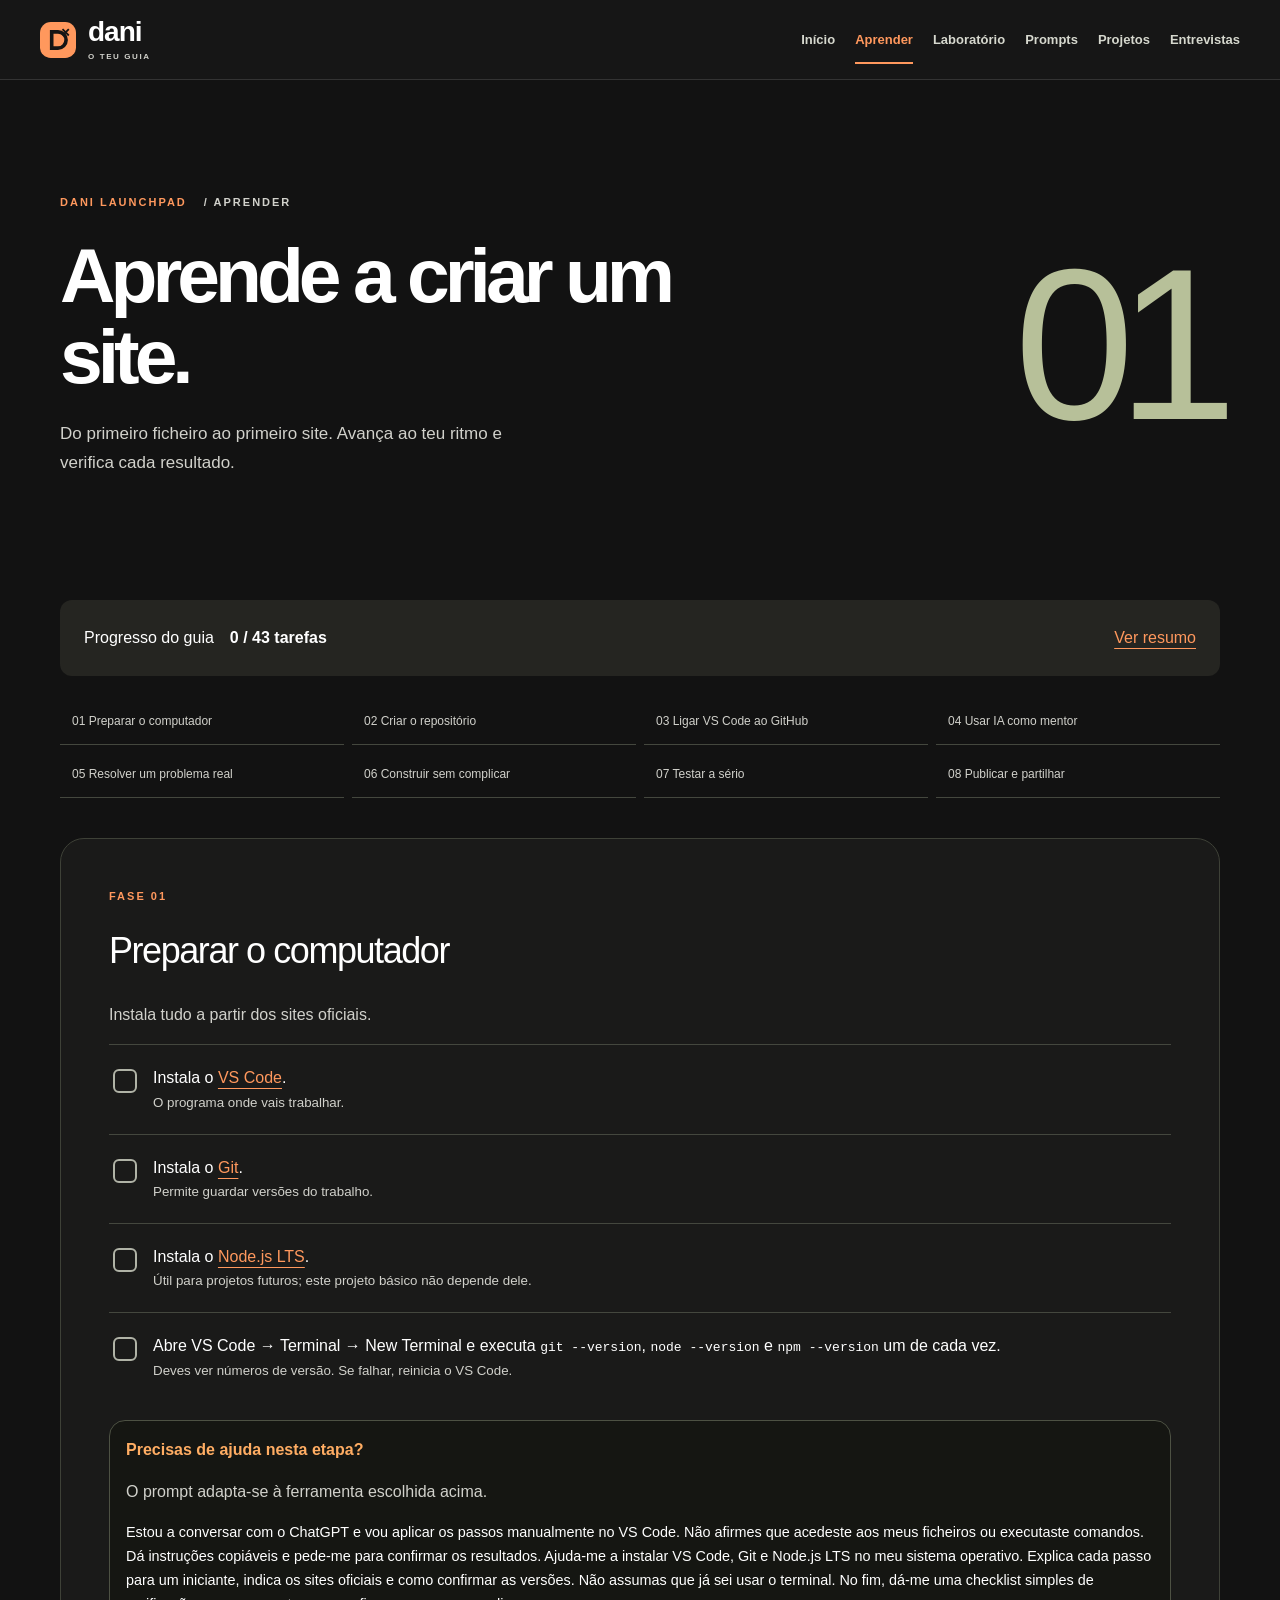
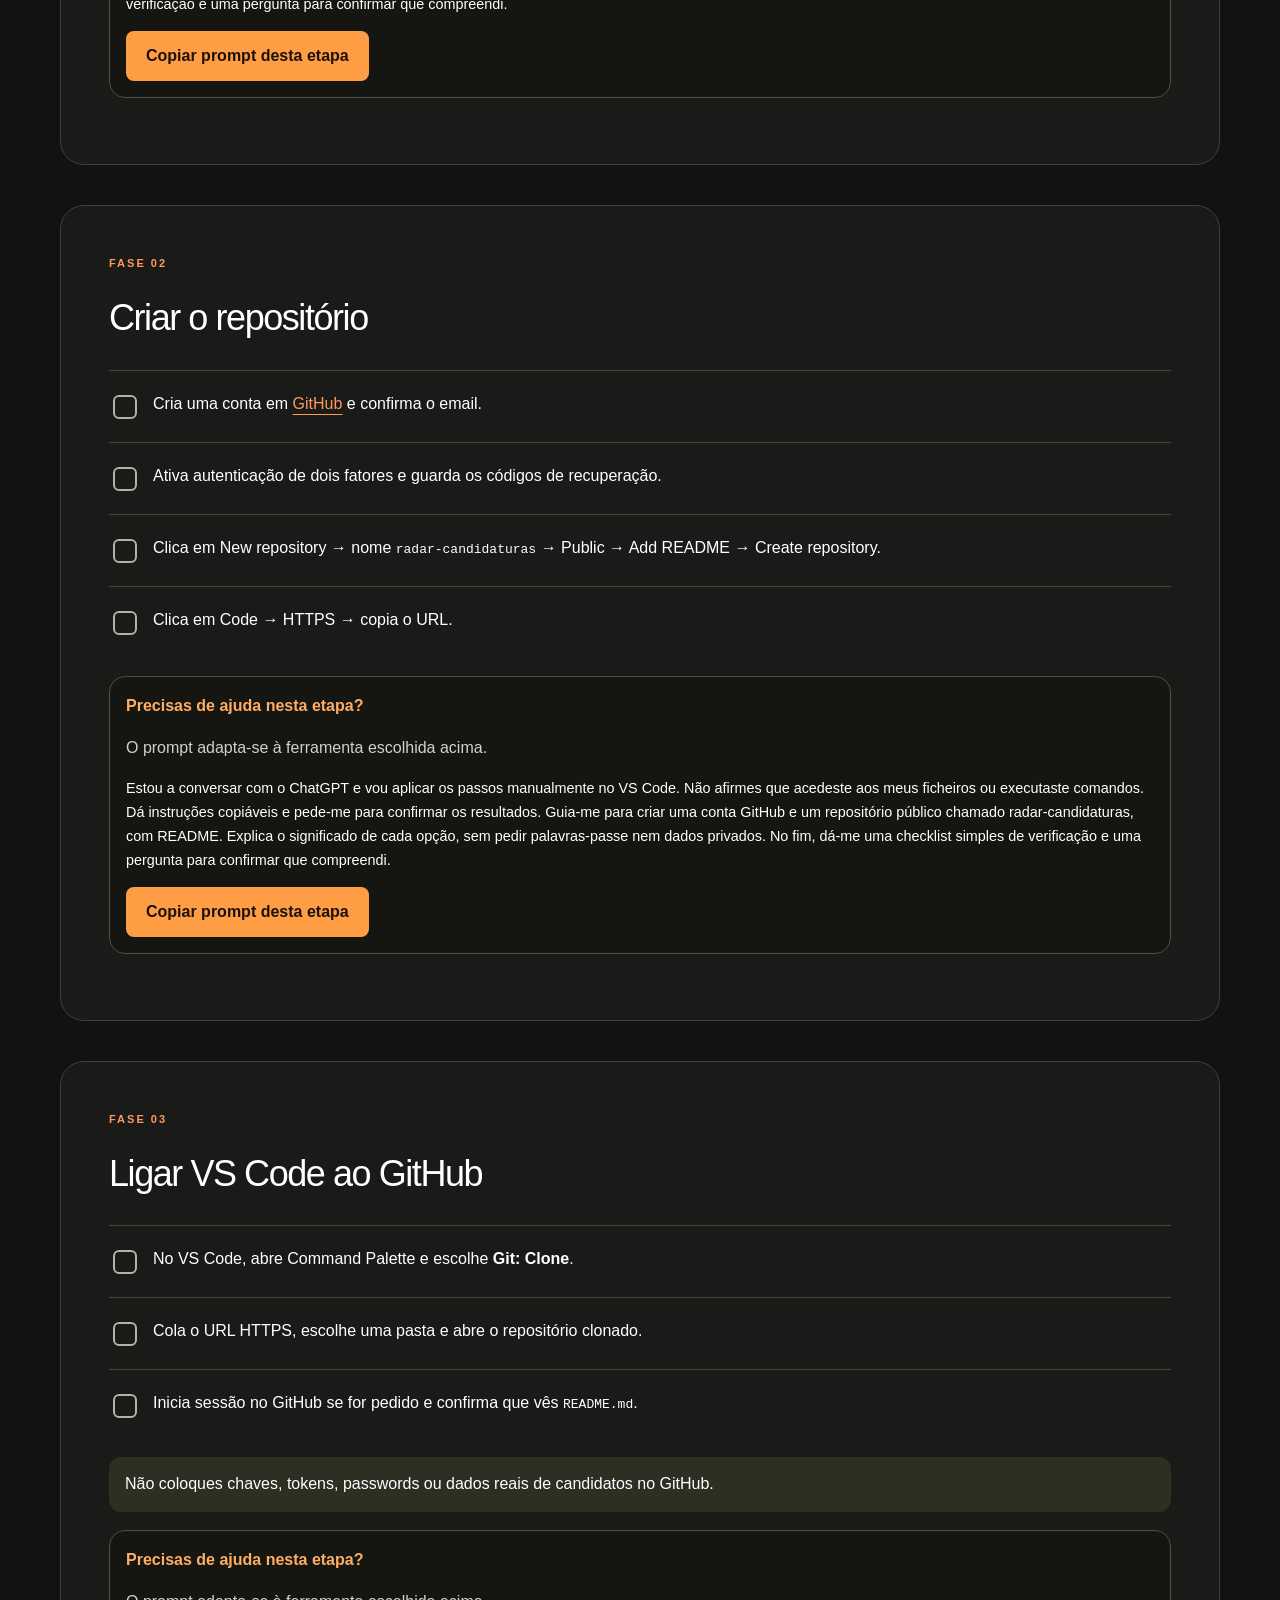
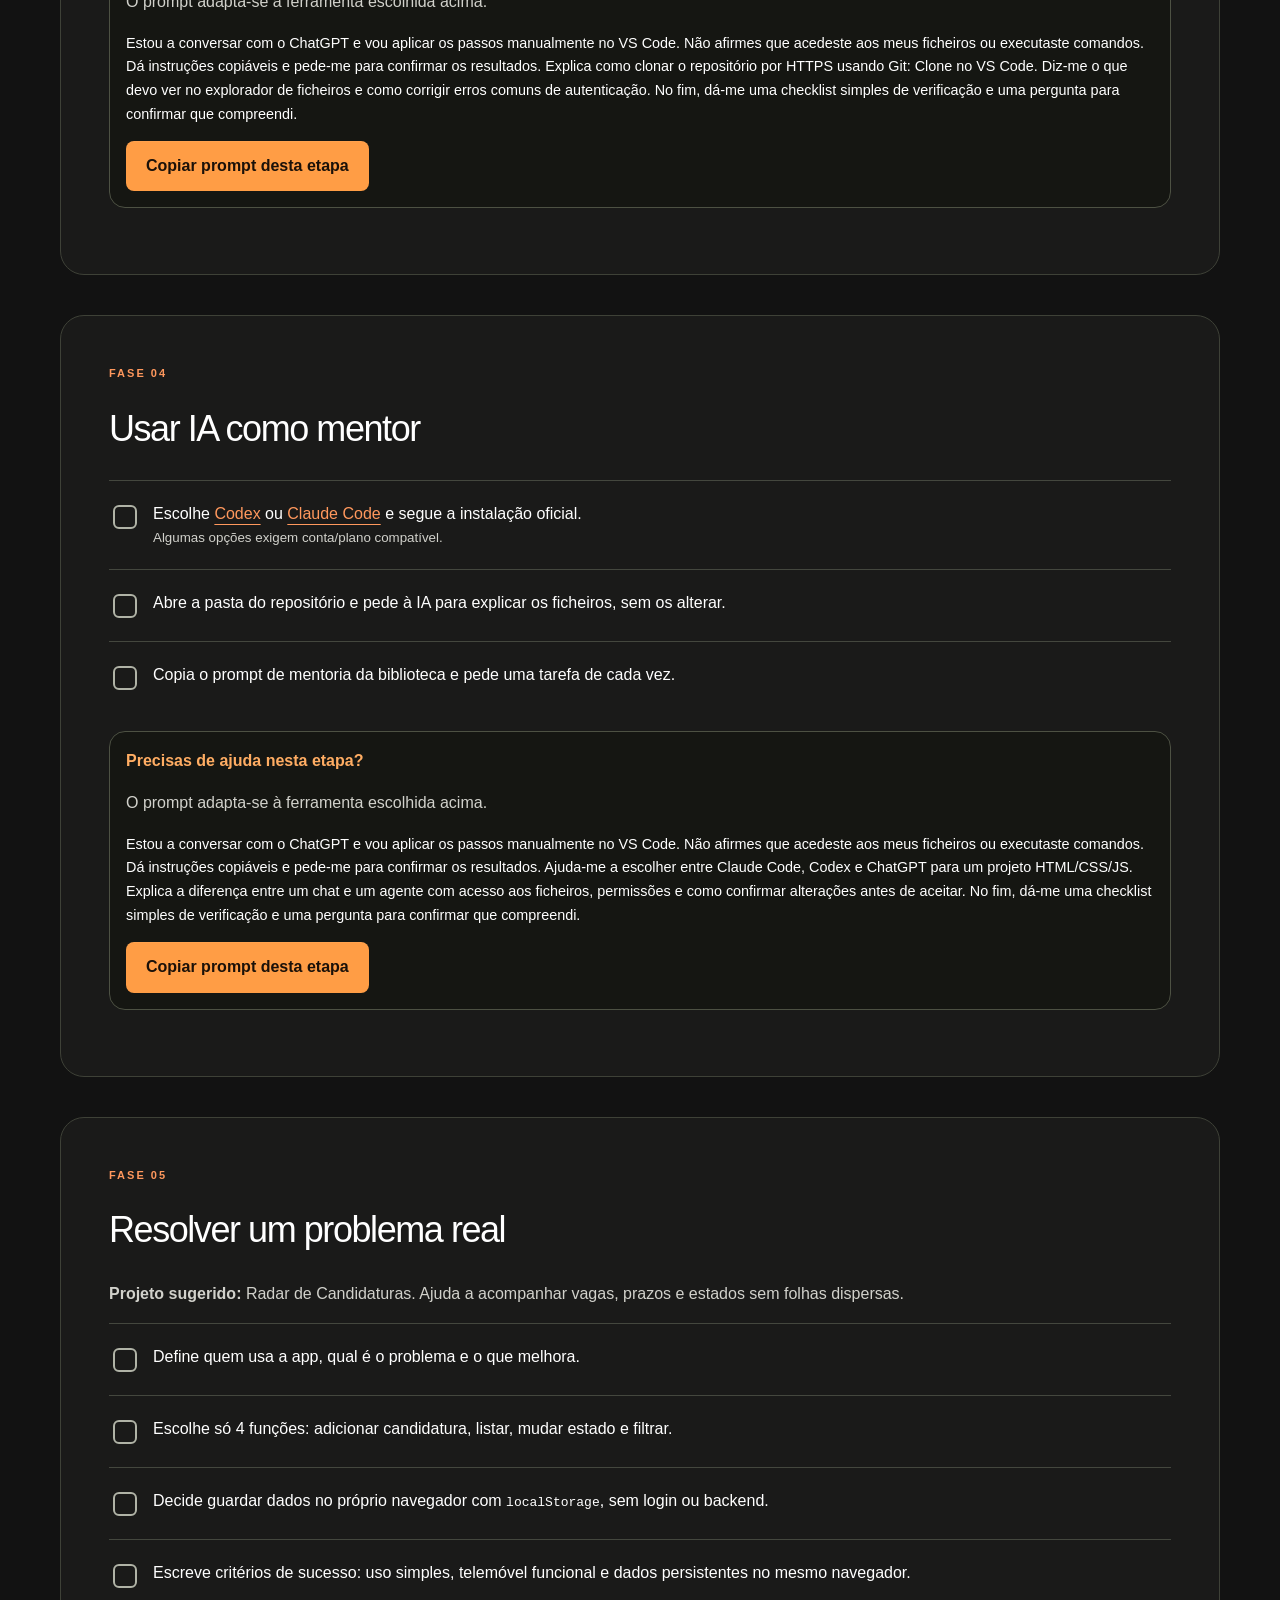
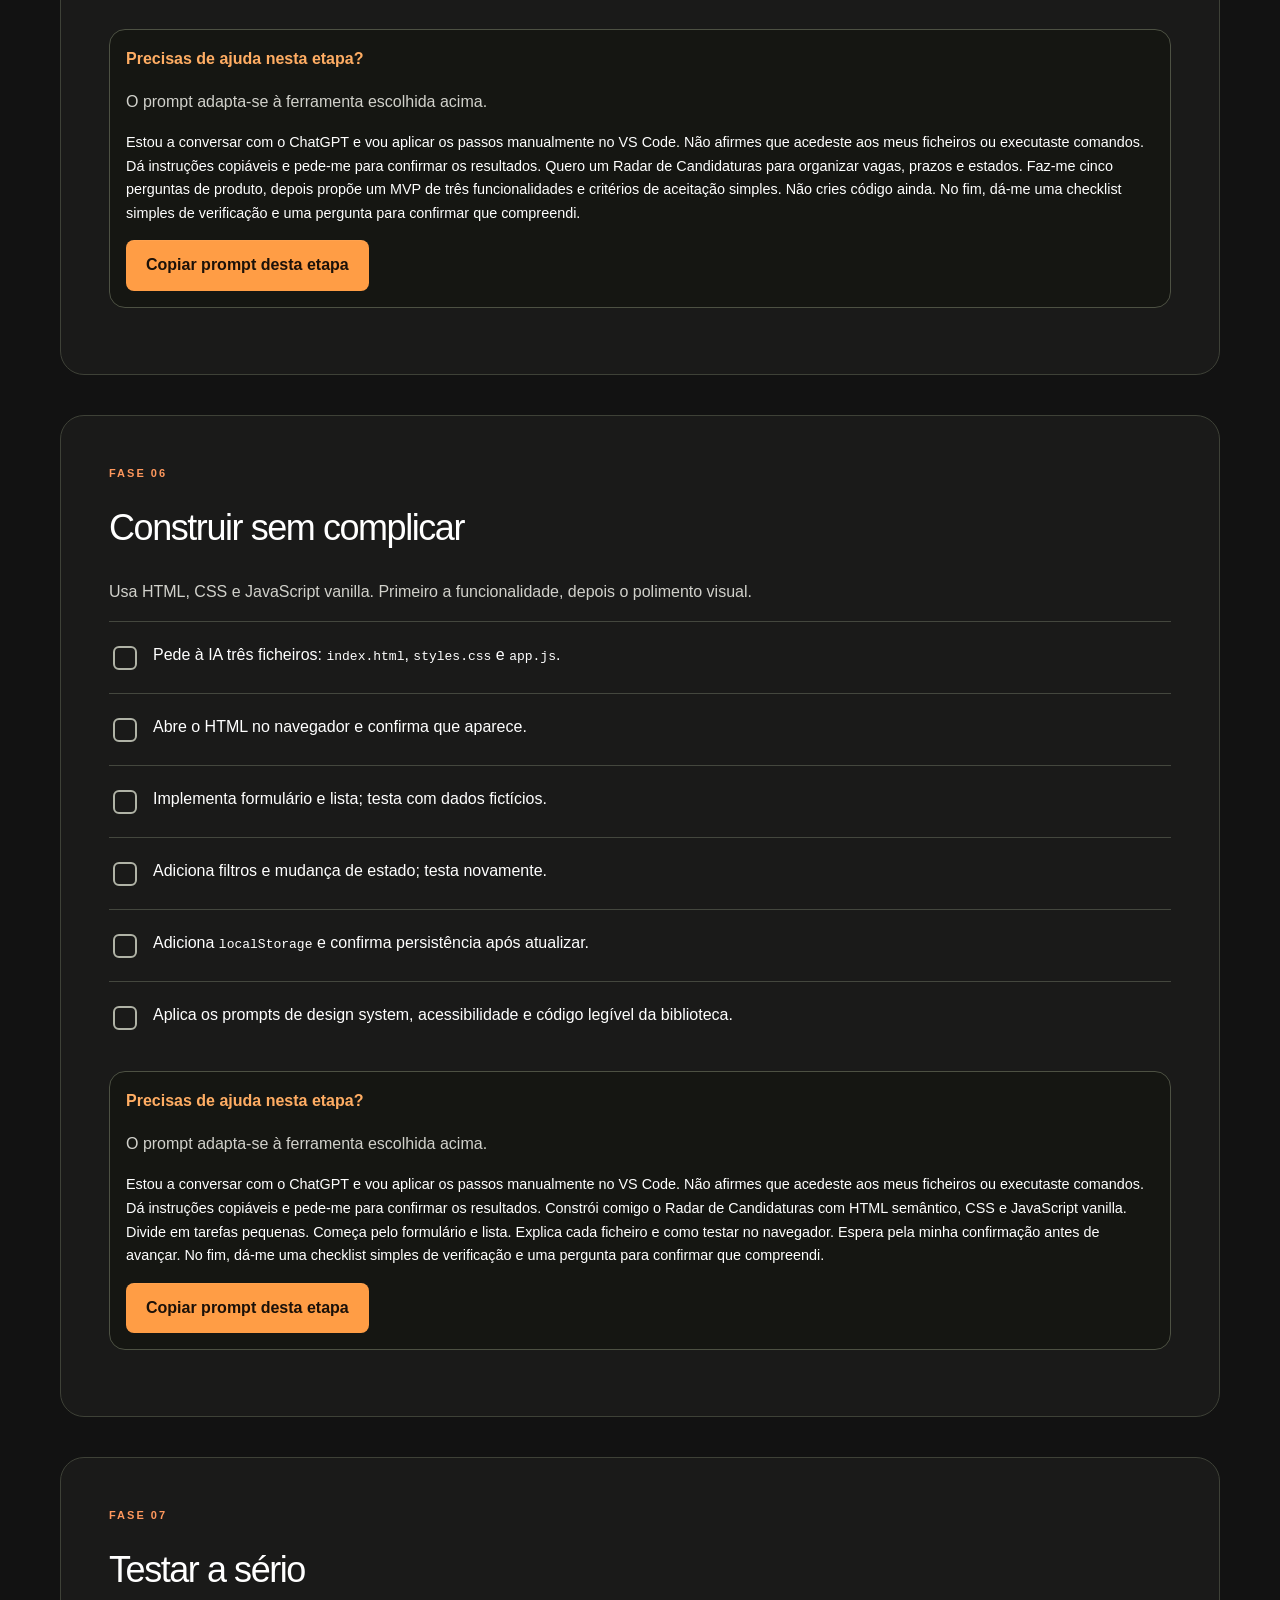
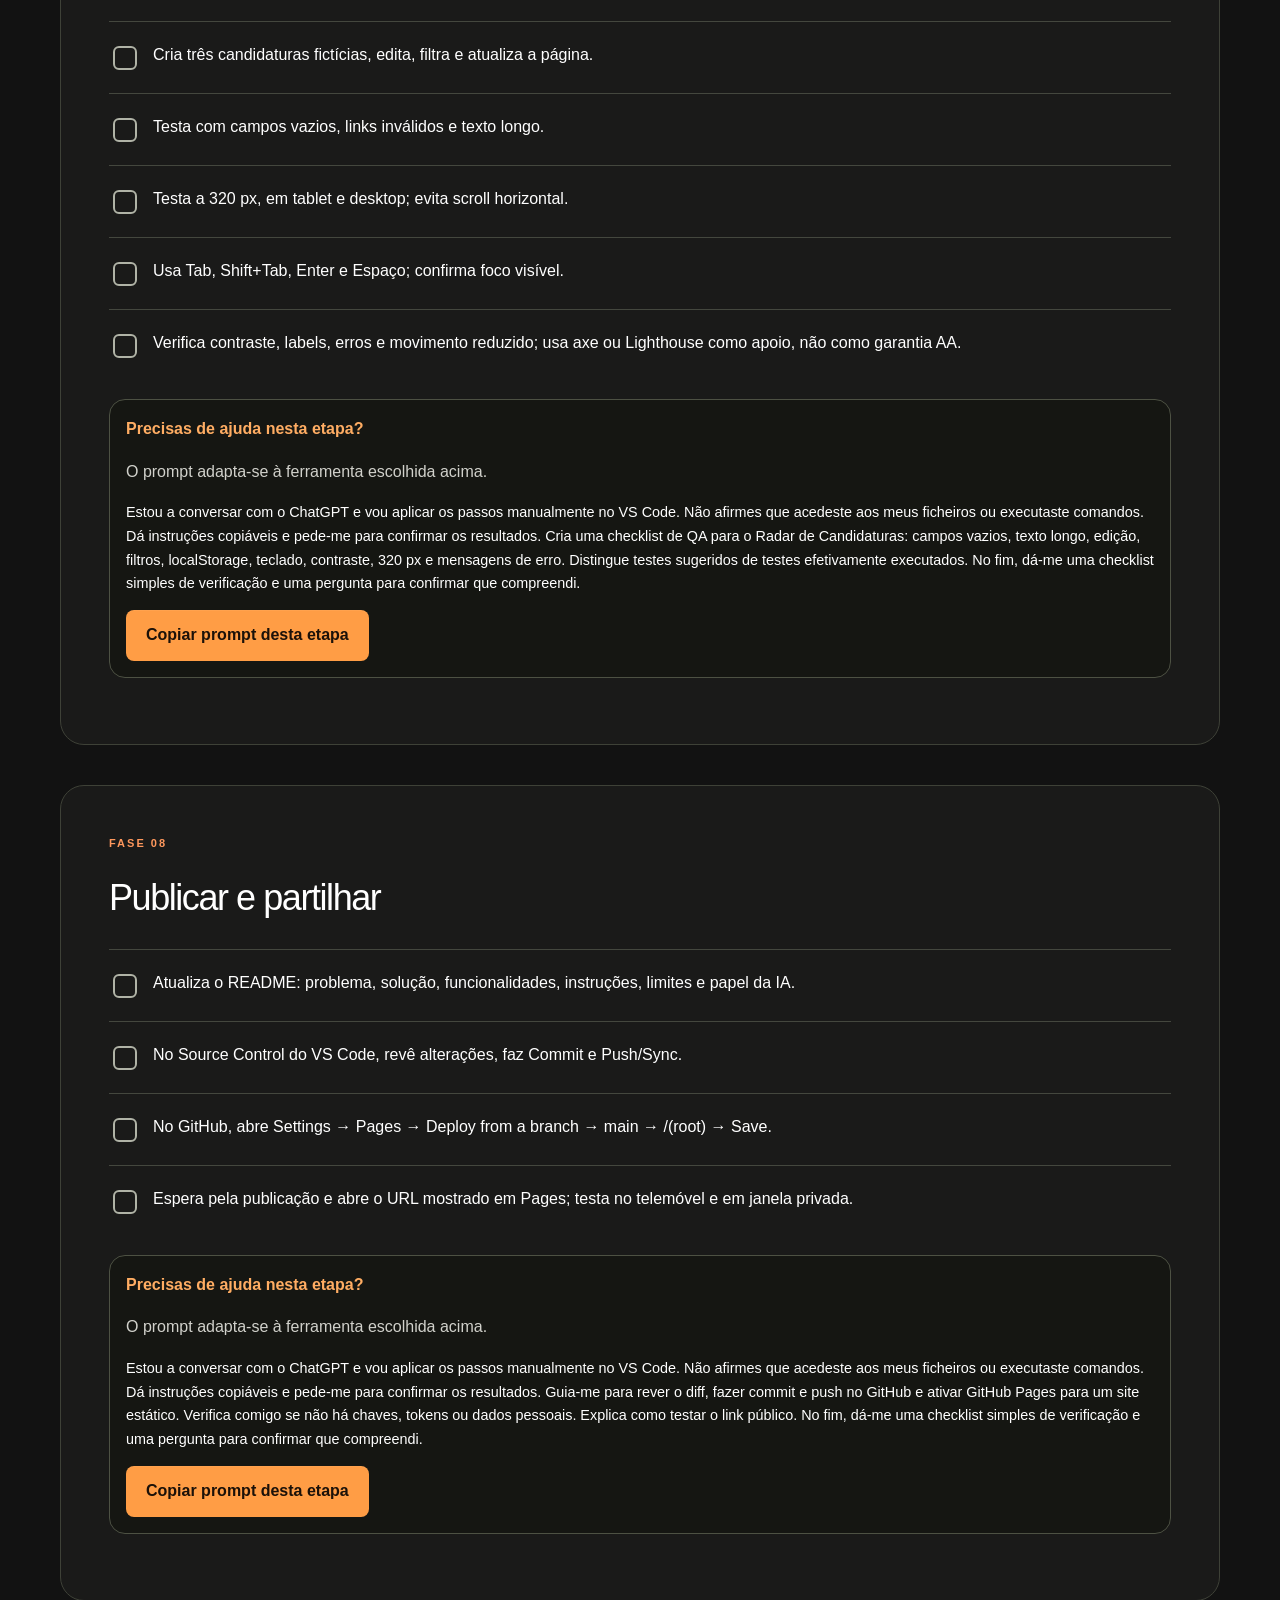
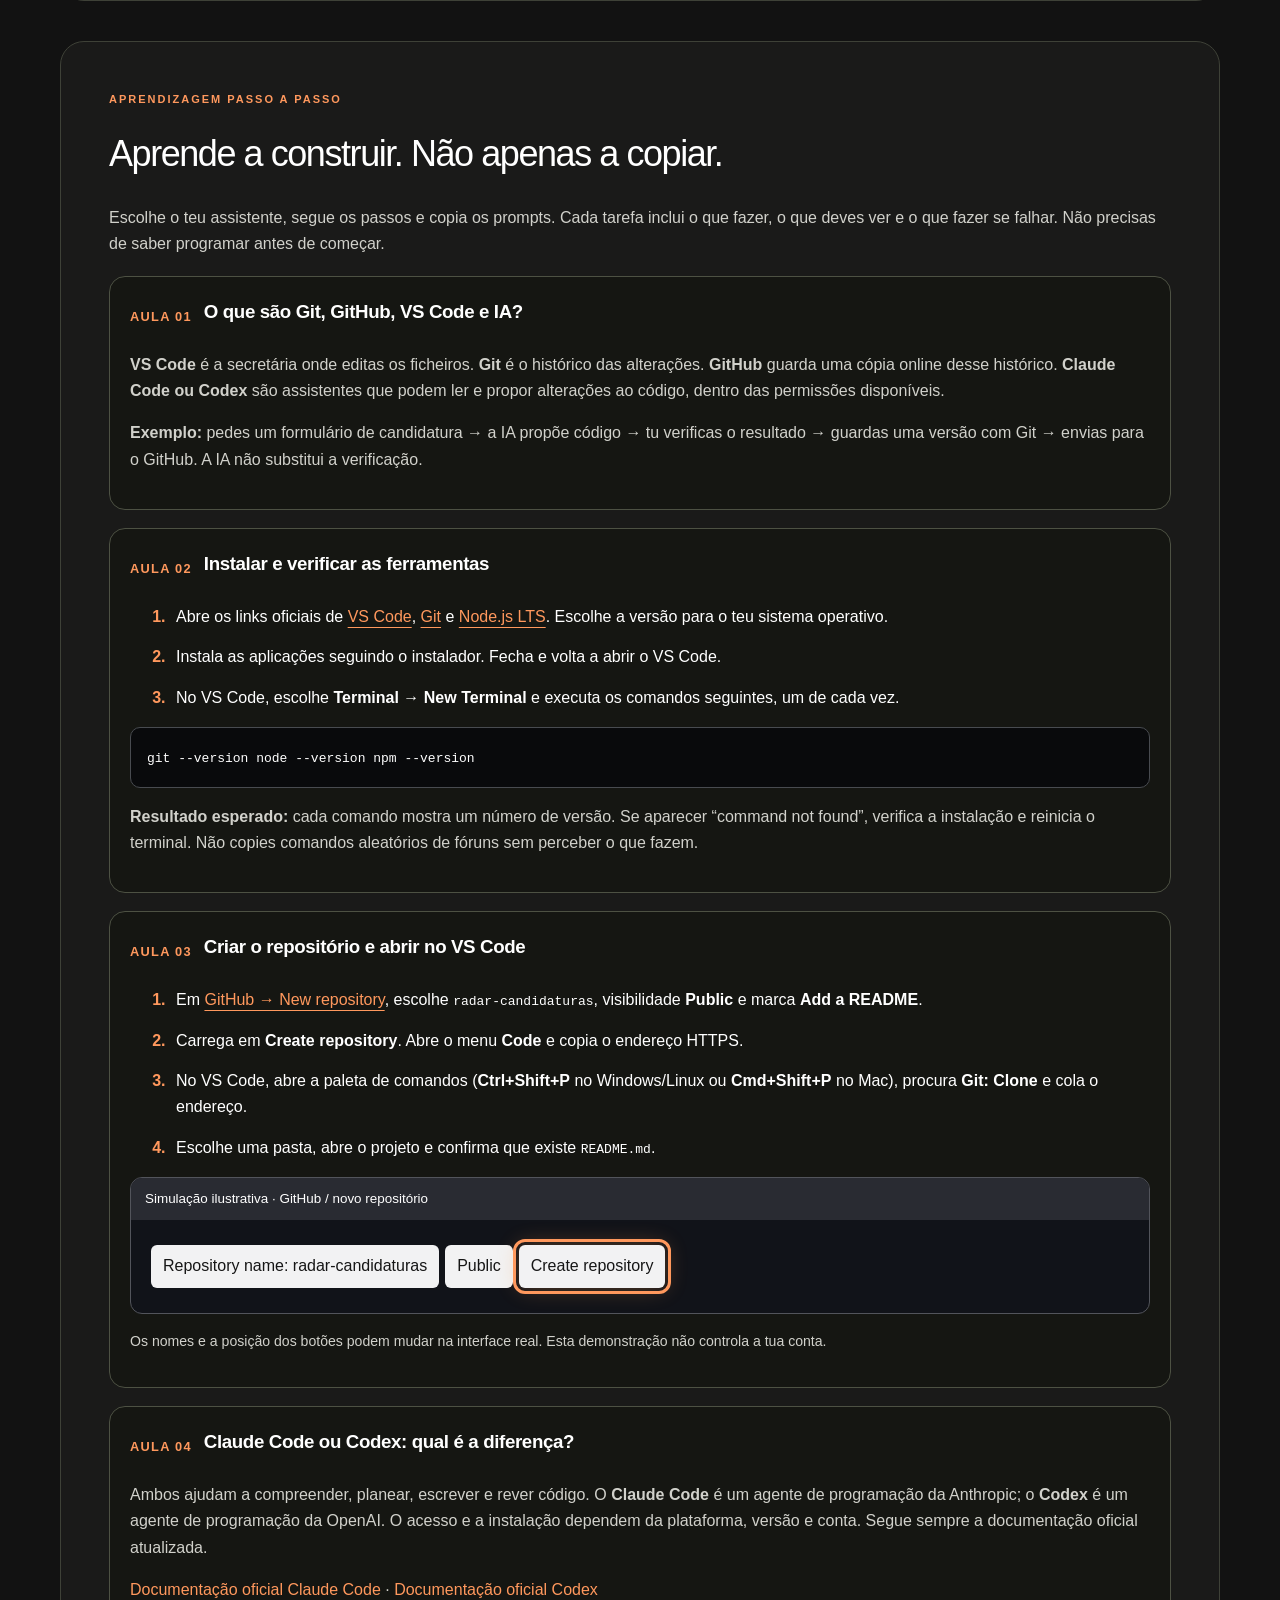
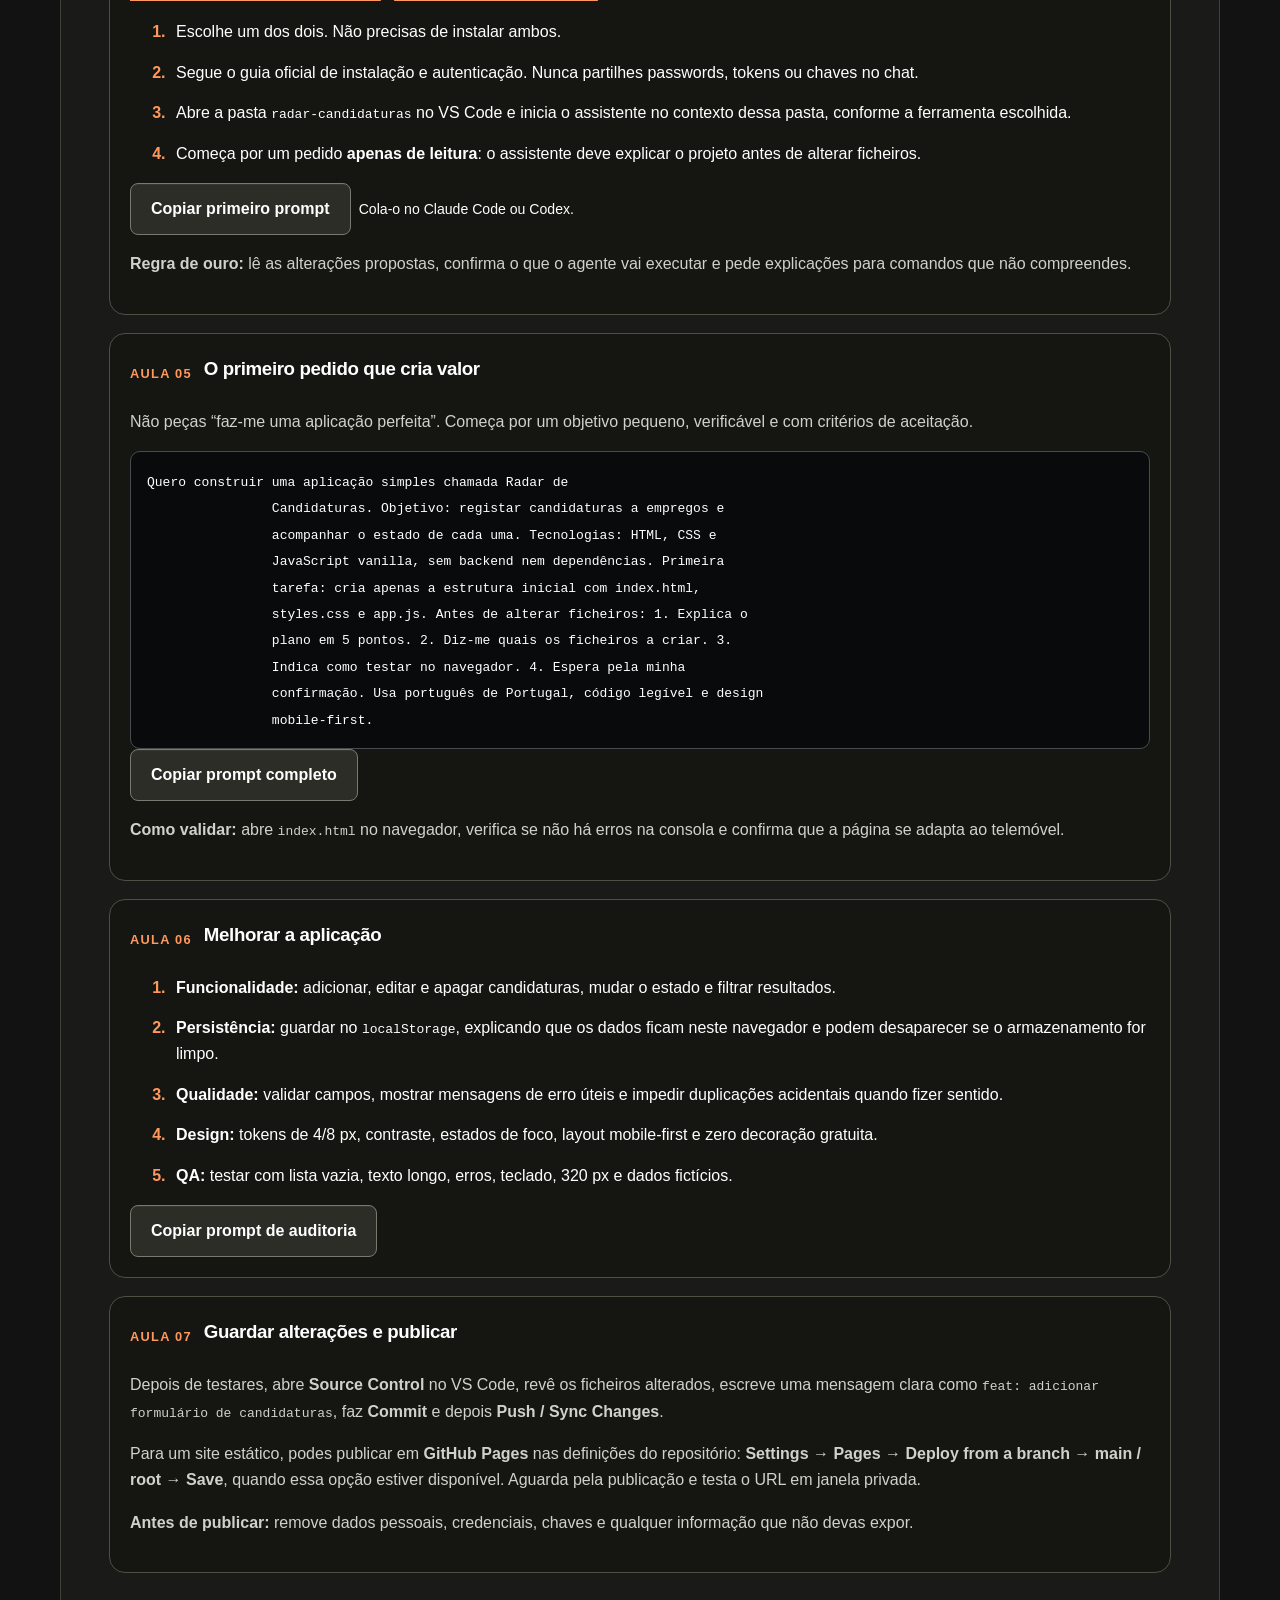
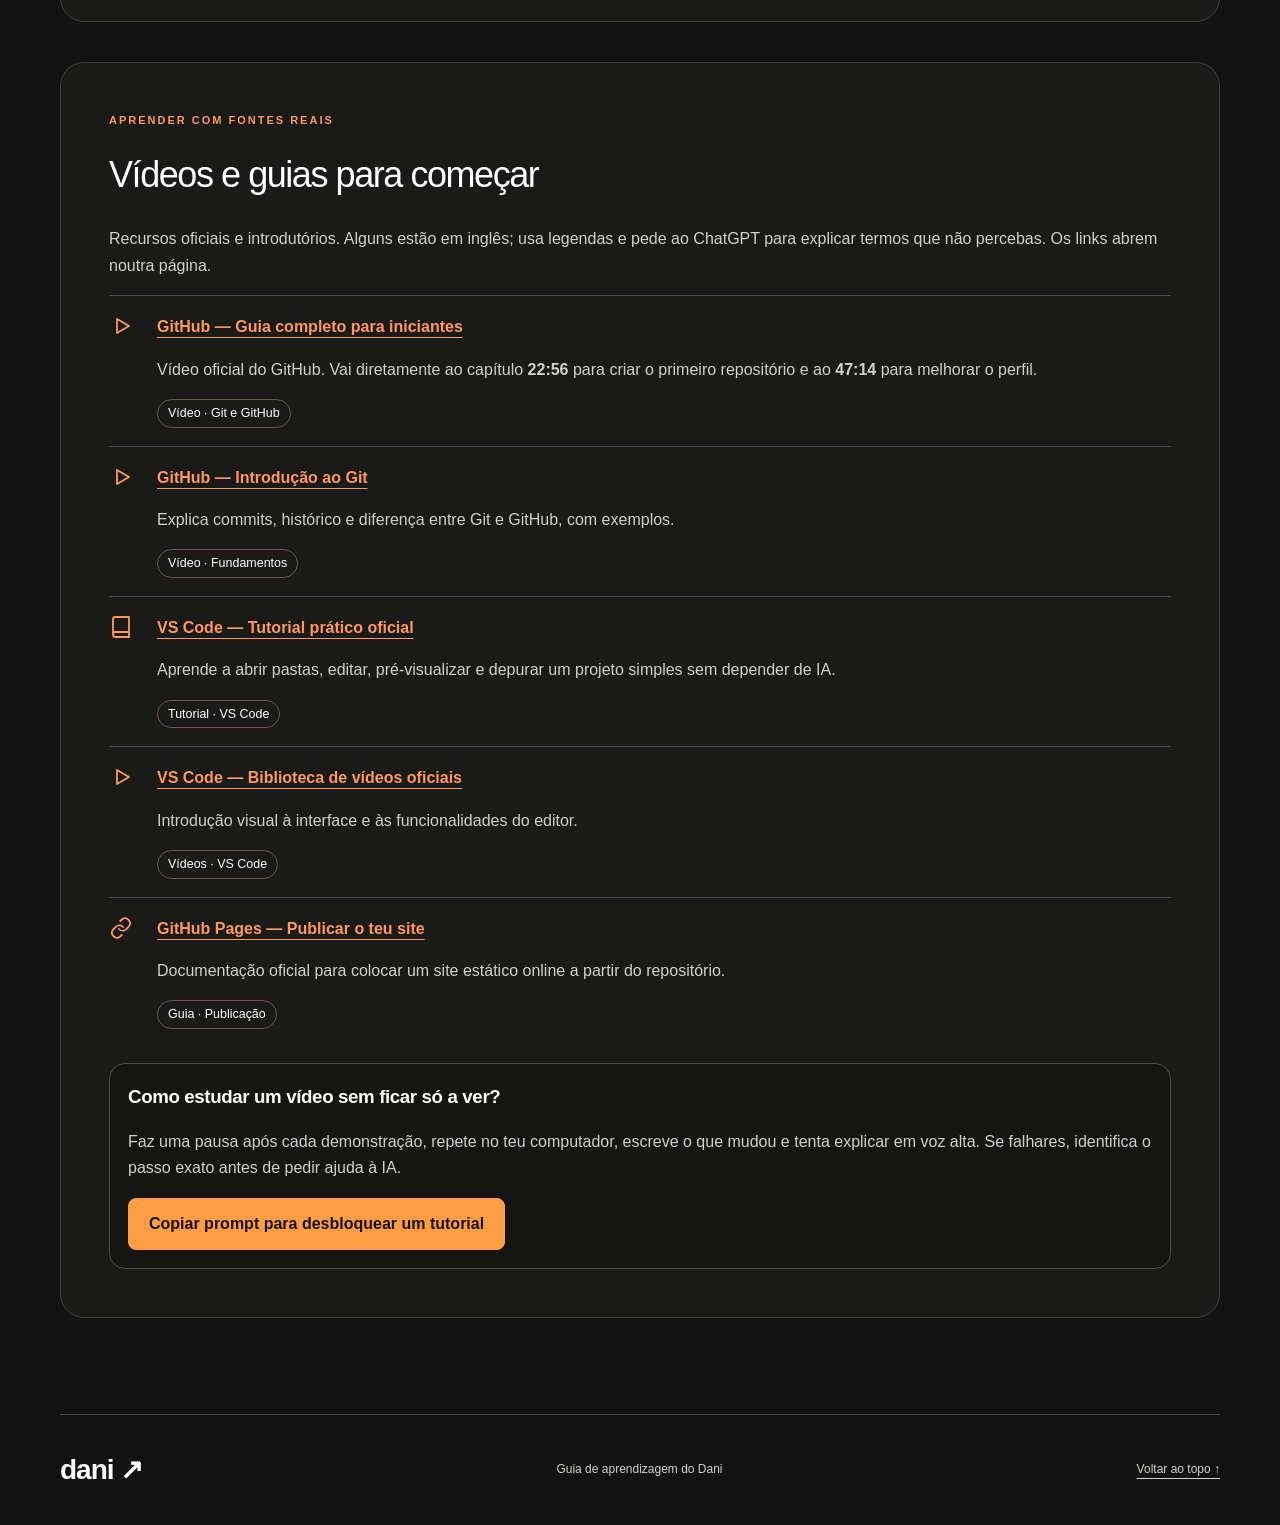
==== commit 63d78fe0: "Remover perfil pessoal e referências à formação do Dani" ====
--- a/aprender.html
+++ b/aprender.html
@@ -13,7 +13,6 @@
     <link href="favicon.svg" rel="icon" type="image/svg+xml" />
     <link href="base.css" rel="stylesheet" />
     <link href="studio.css" rel="stylesheet" />
-
     <script defer="True" src="js/progress.js"></script>
     <script defer="True" src="js/copy.js"></script>
     <script defer="True" src="js/assistant.js"></script>
@@ -99,7 +98,6 @@
         ><a class="nav-link" href="laboratorio.html">Laboratório</a
         ><a class="nav-link" href="prompts.html">Prompts</a
         ><a class="nav-link" href="projetos.html">Projetos</a
-        ><a class="nav-link" href="perfil.html">Perfil</a
         ><a class="nav-link" href="entrevistas.html">Entrevistas</a>
       </nav>
     </header>
@@ -794,7 +792,6 @@
         </section>
       </div>
     </main>
-
     <footer class="site-footer">
       <a class="brand" href="index.html">dani ↗</a>
       <p>Guia de aprendizagem do Dani</p>
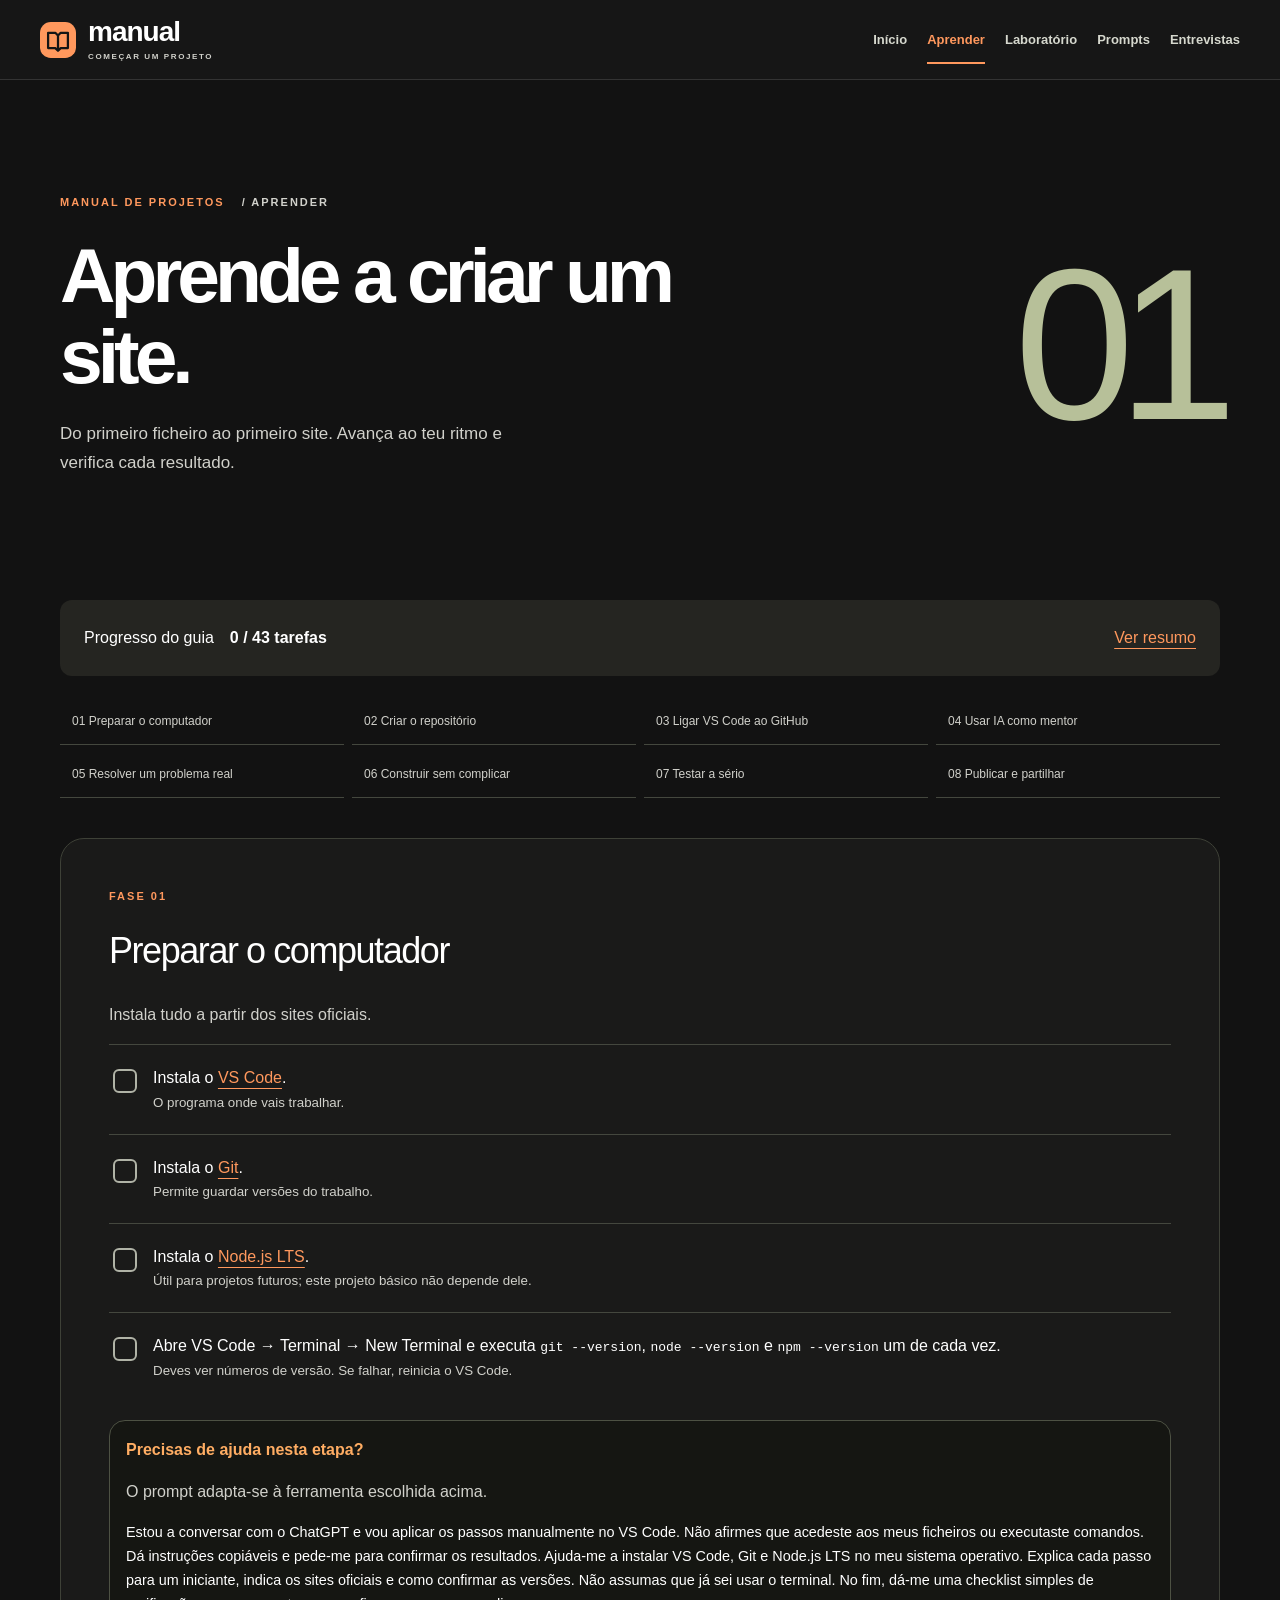
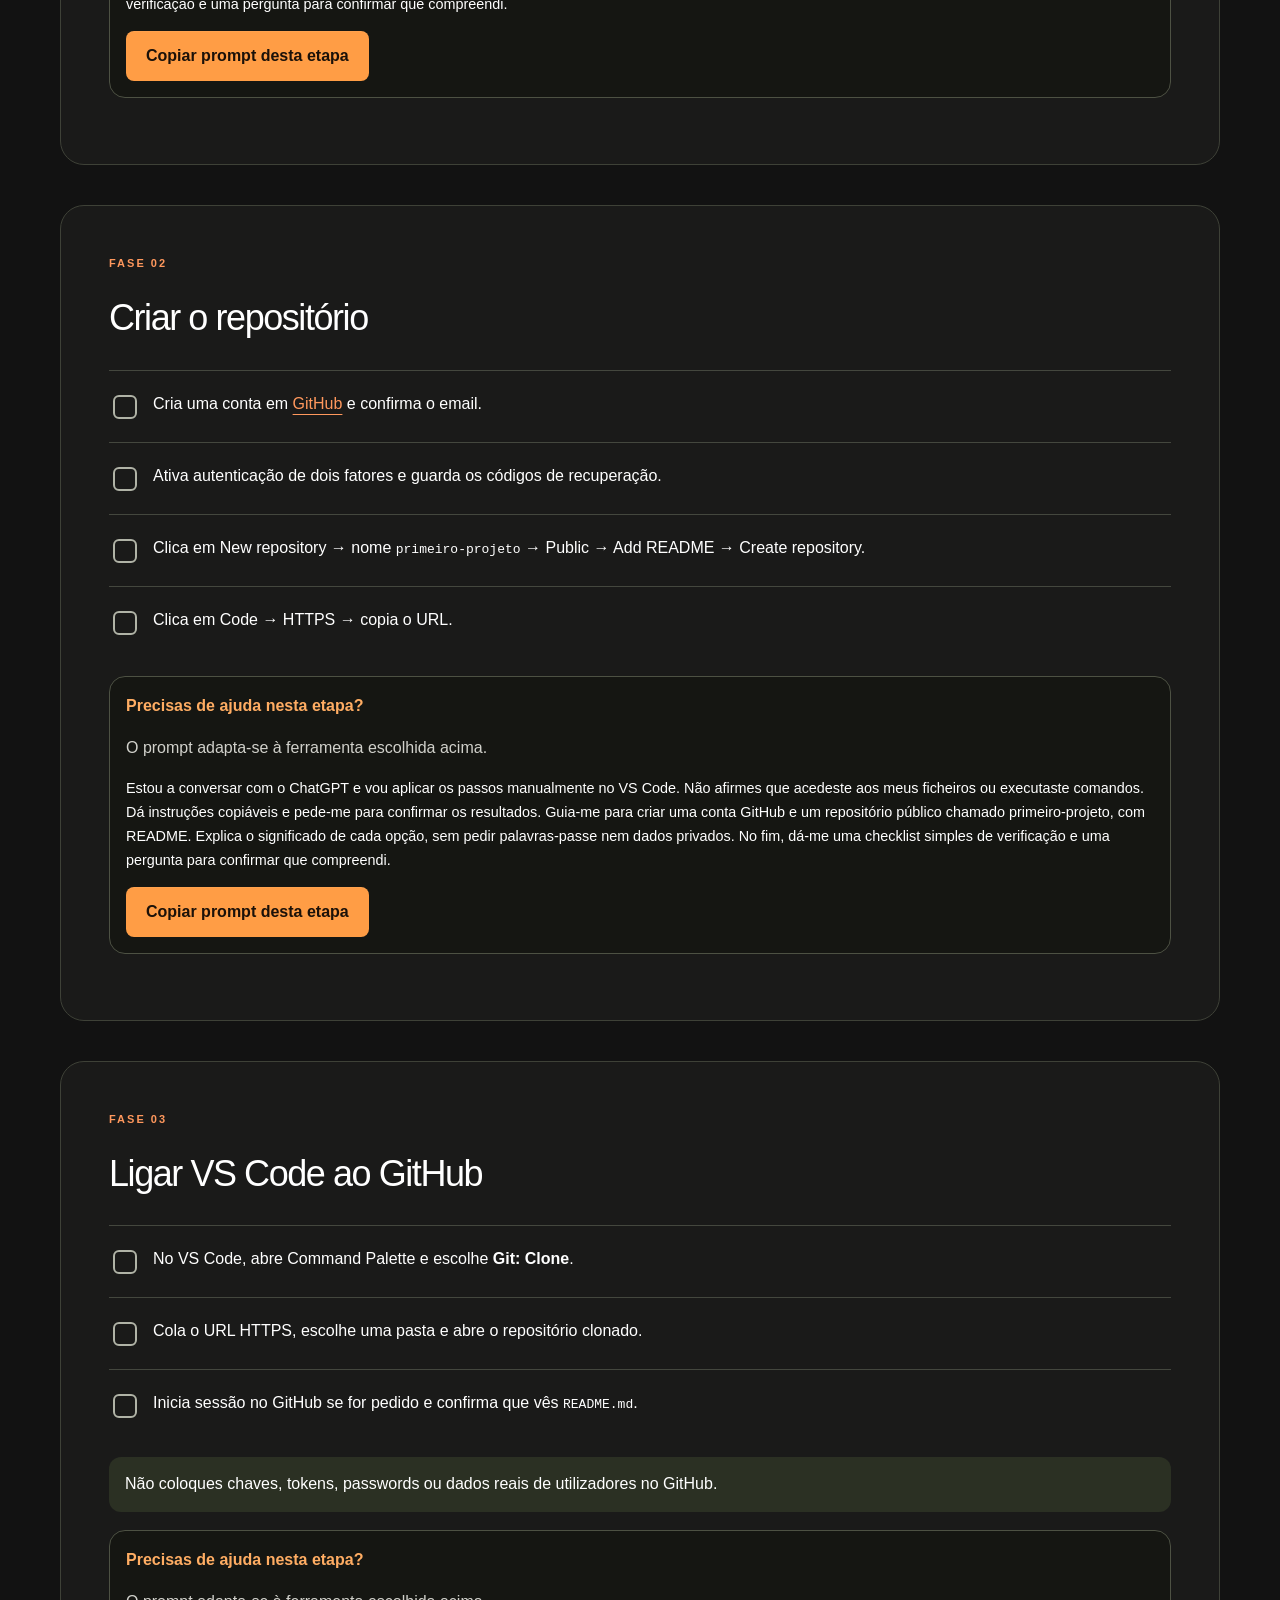
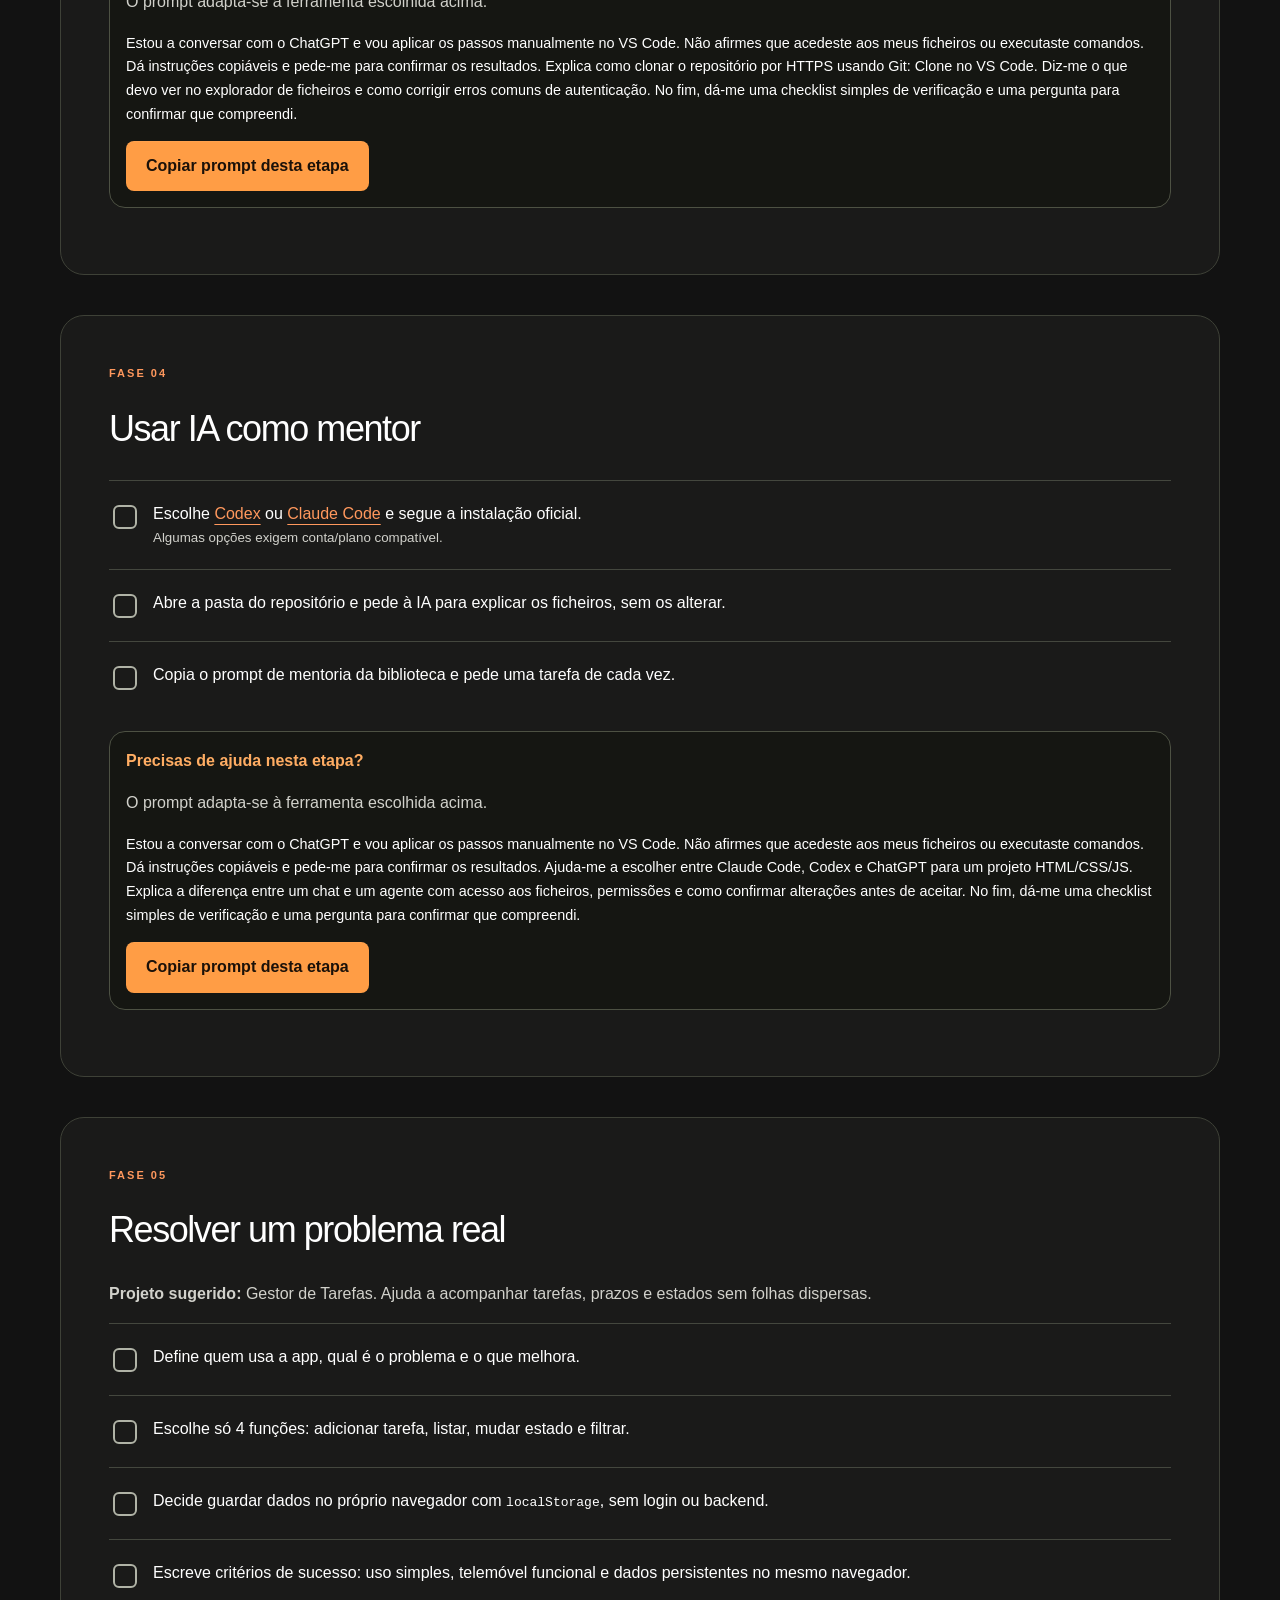
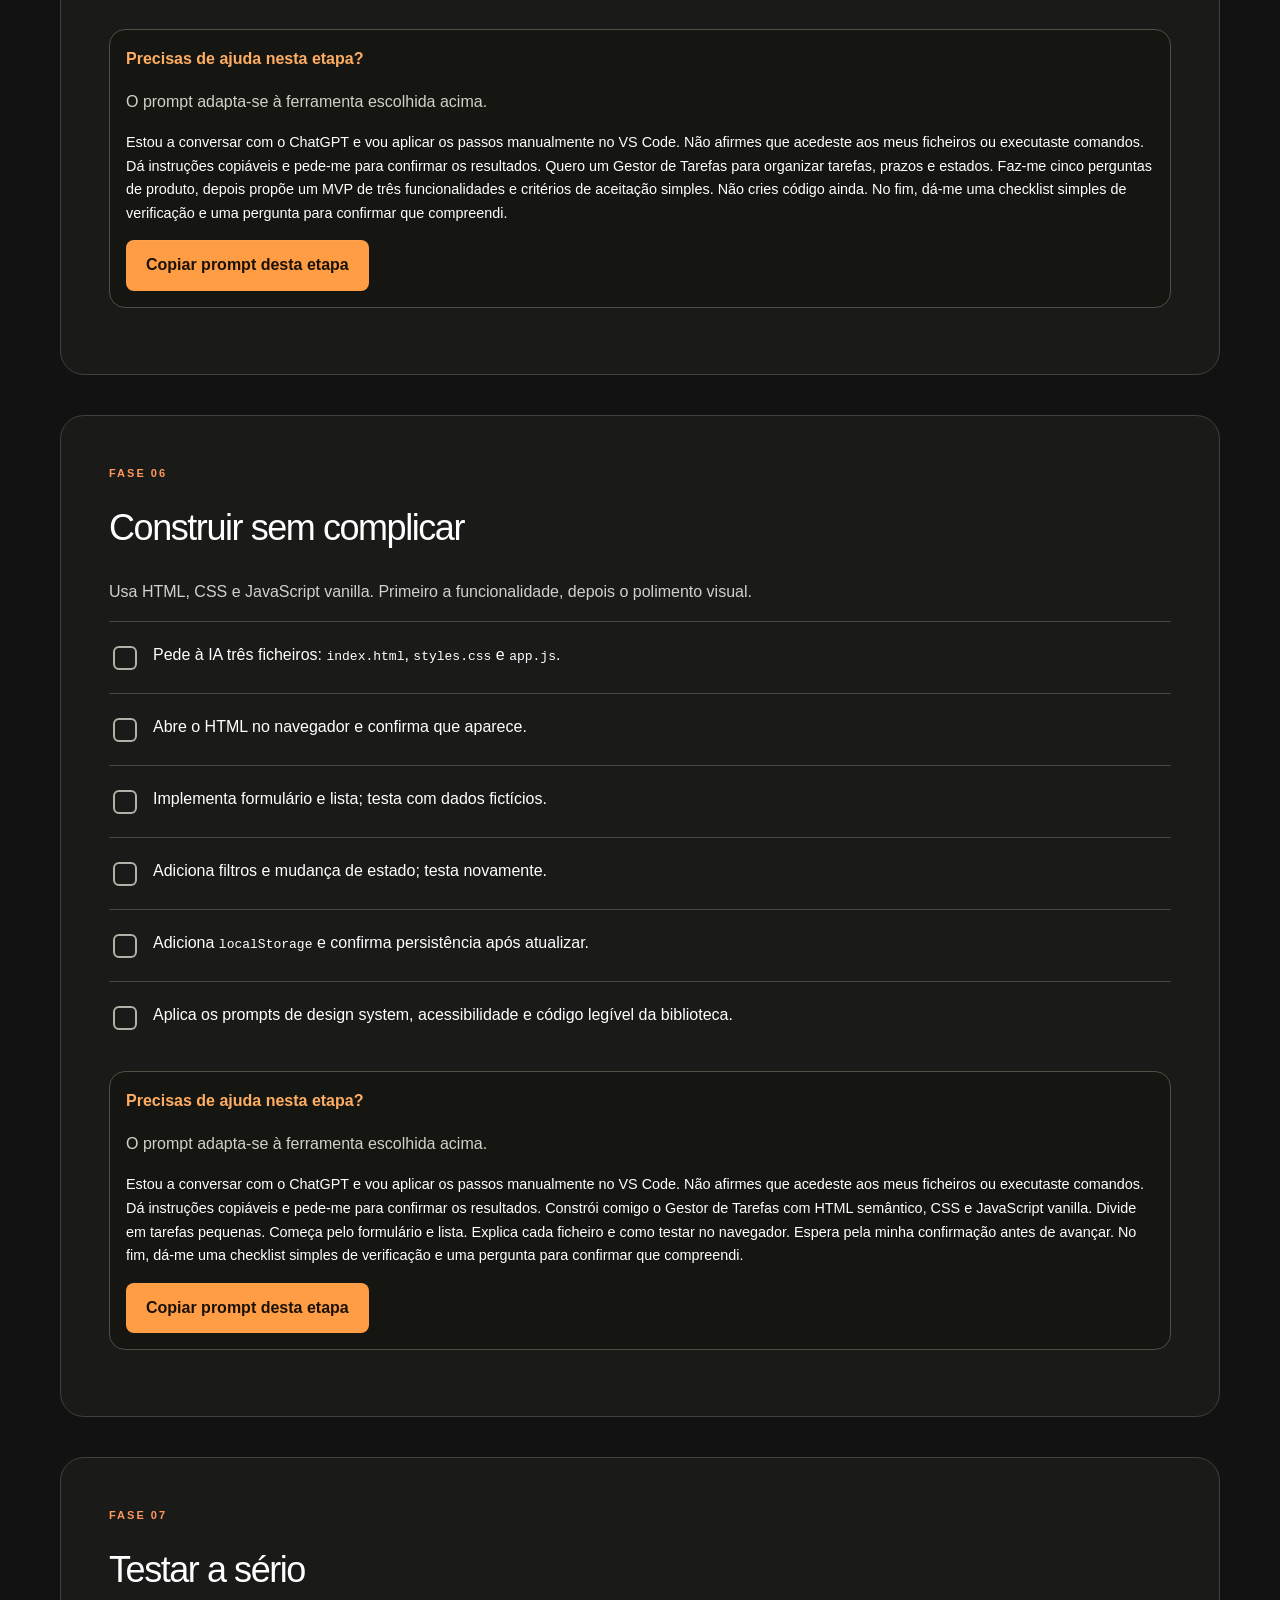
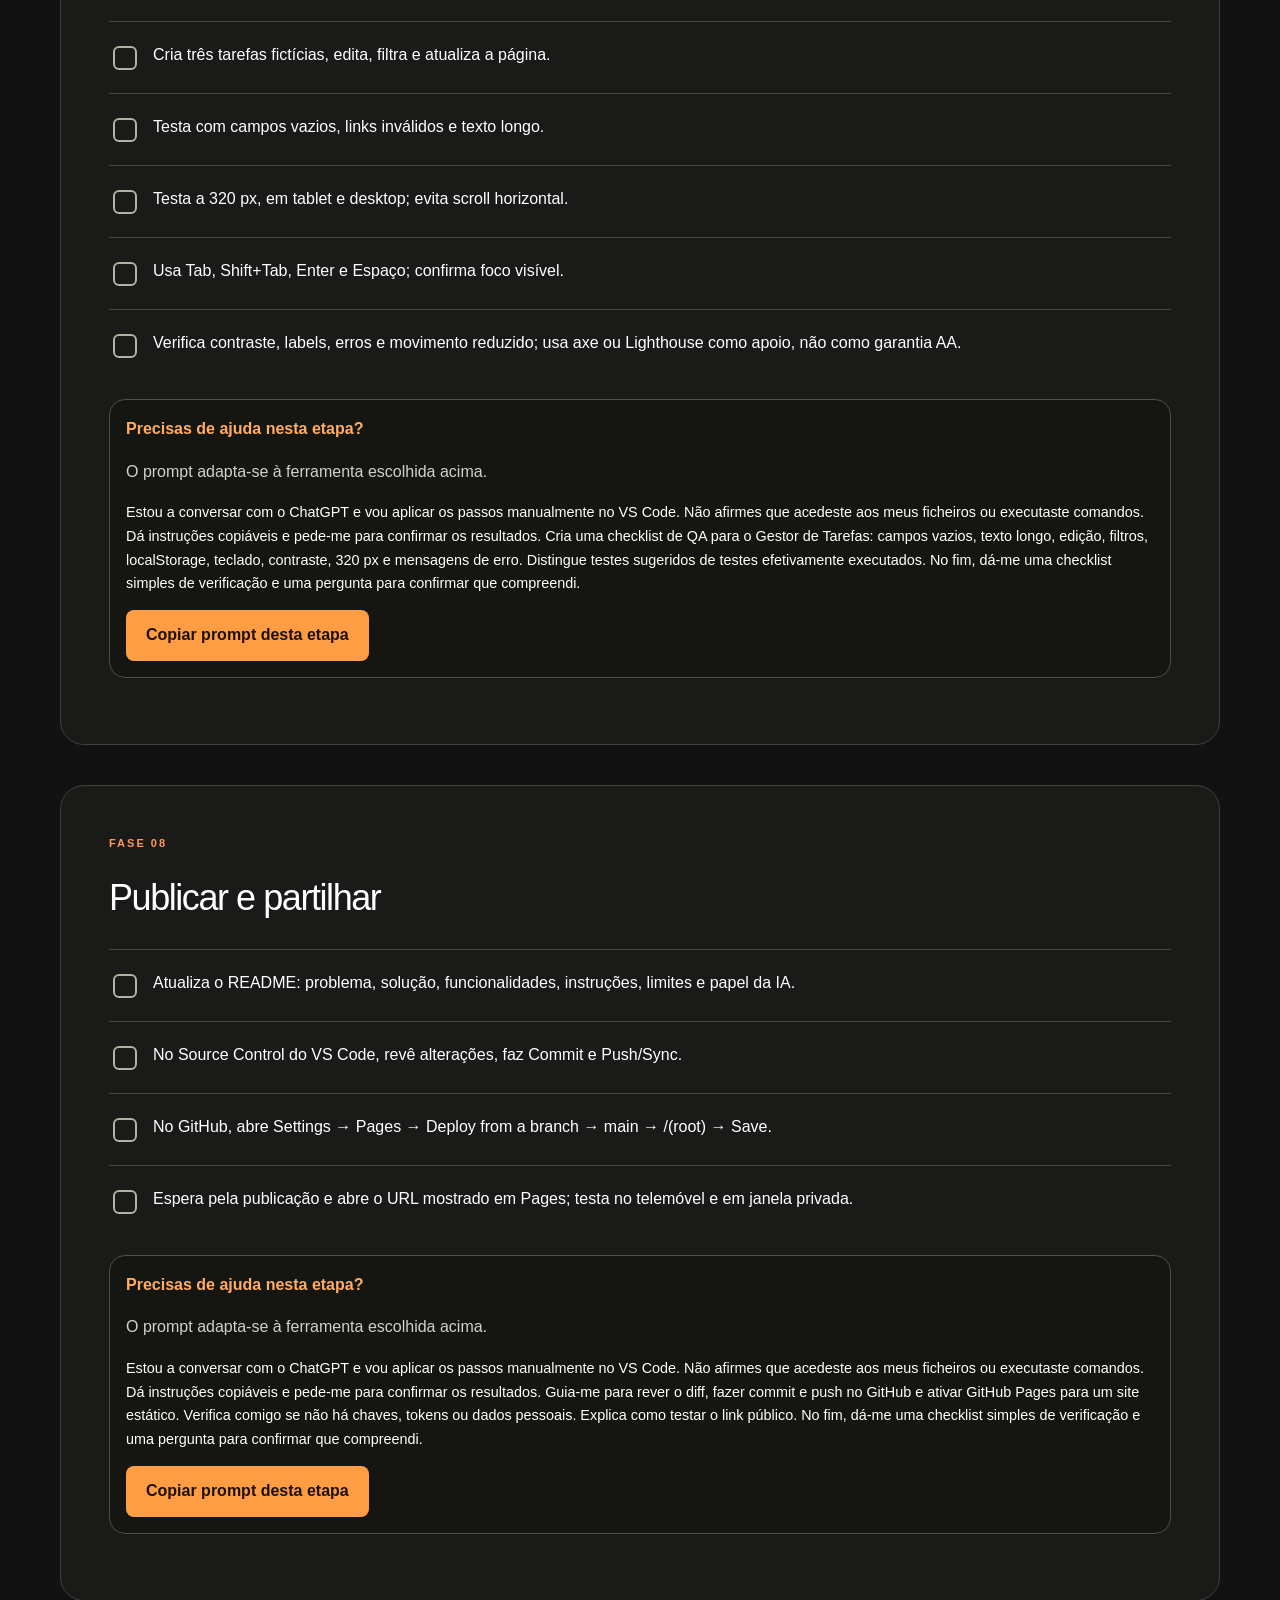
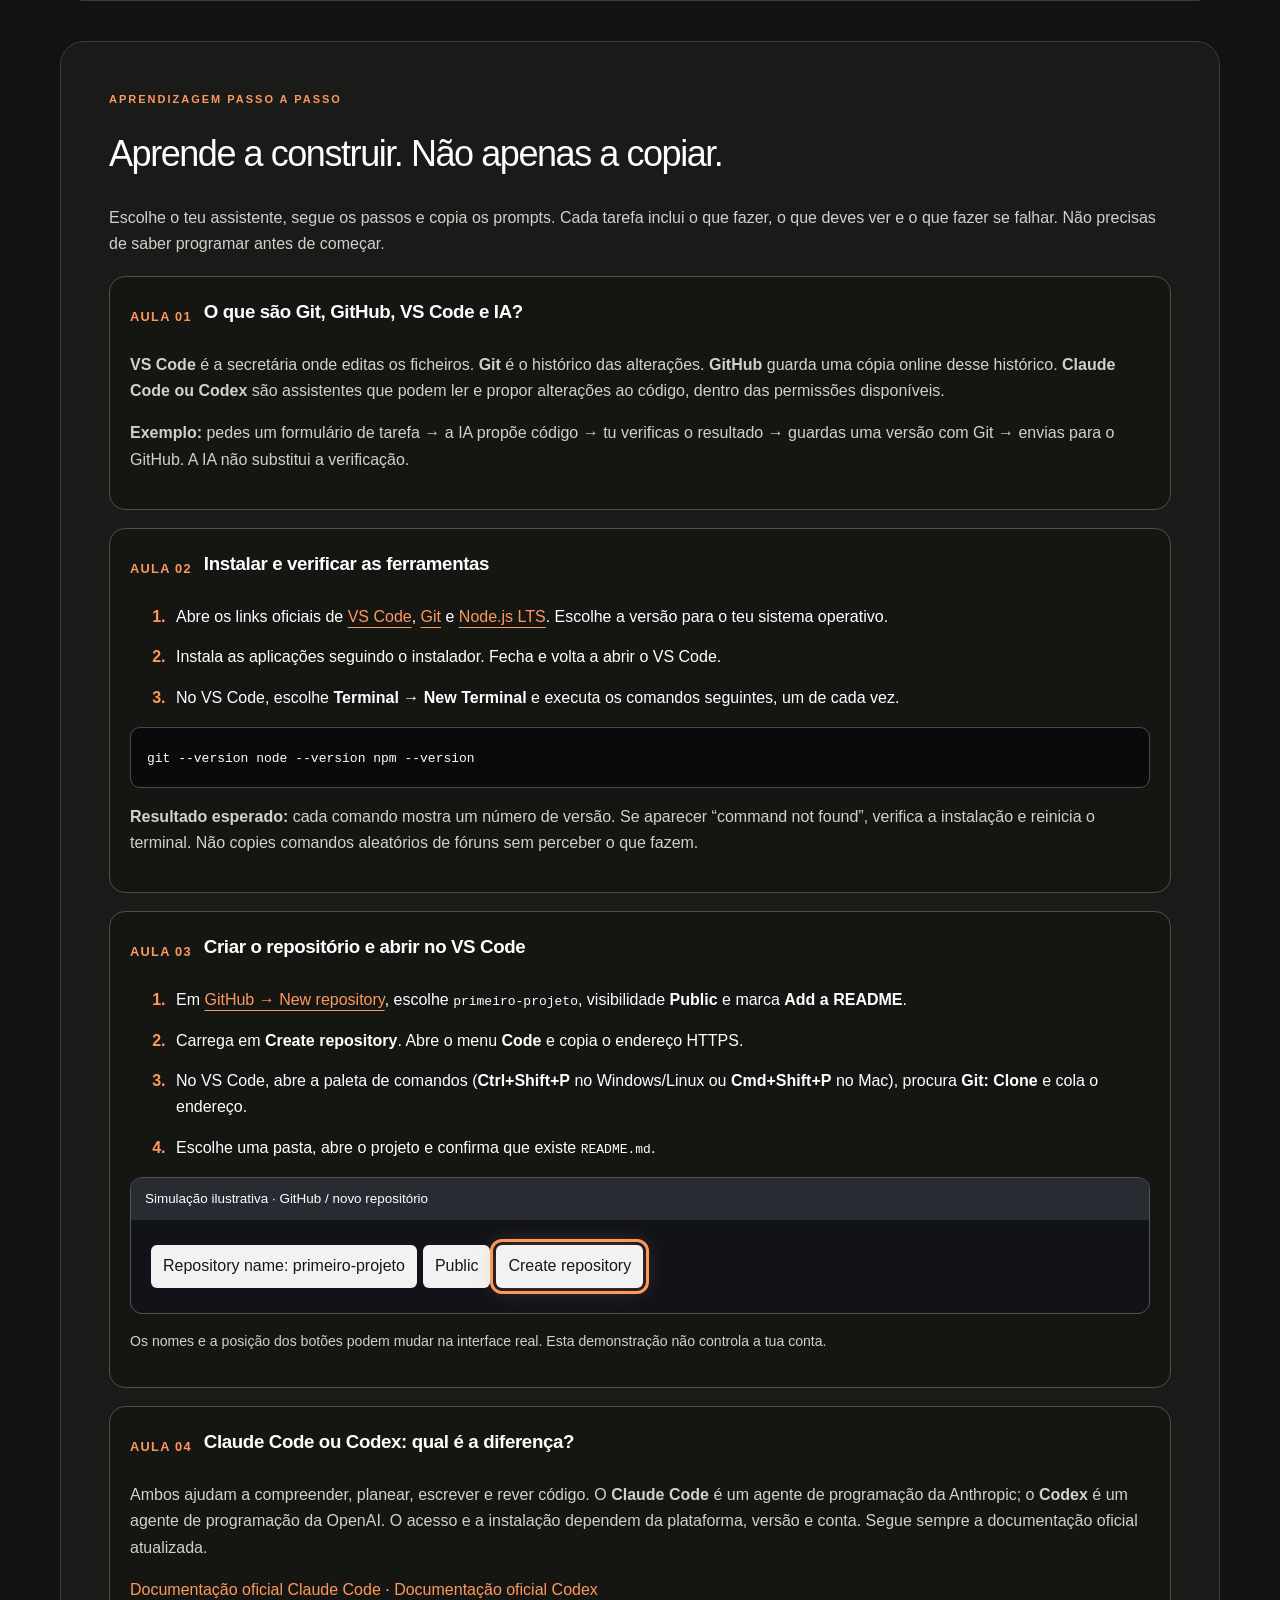
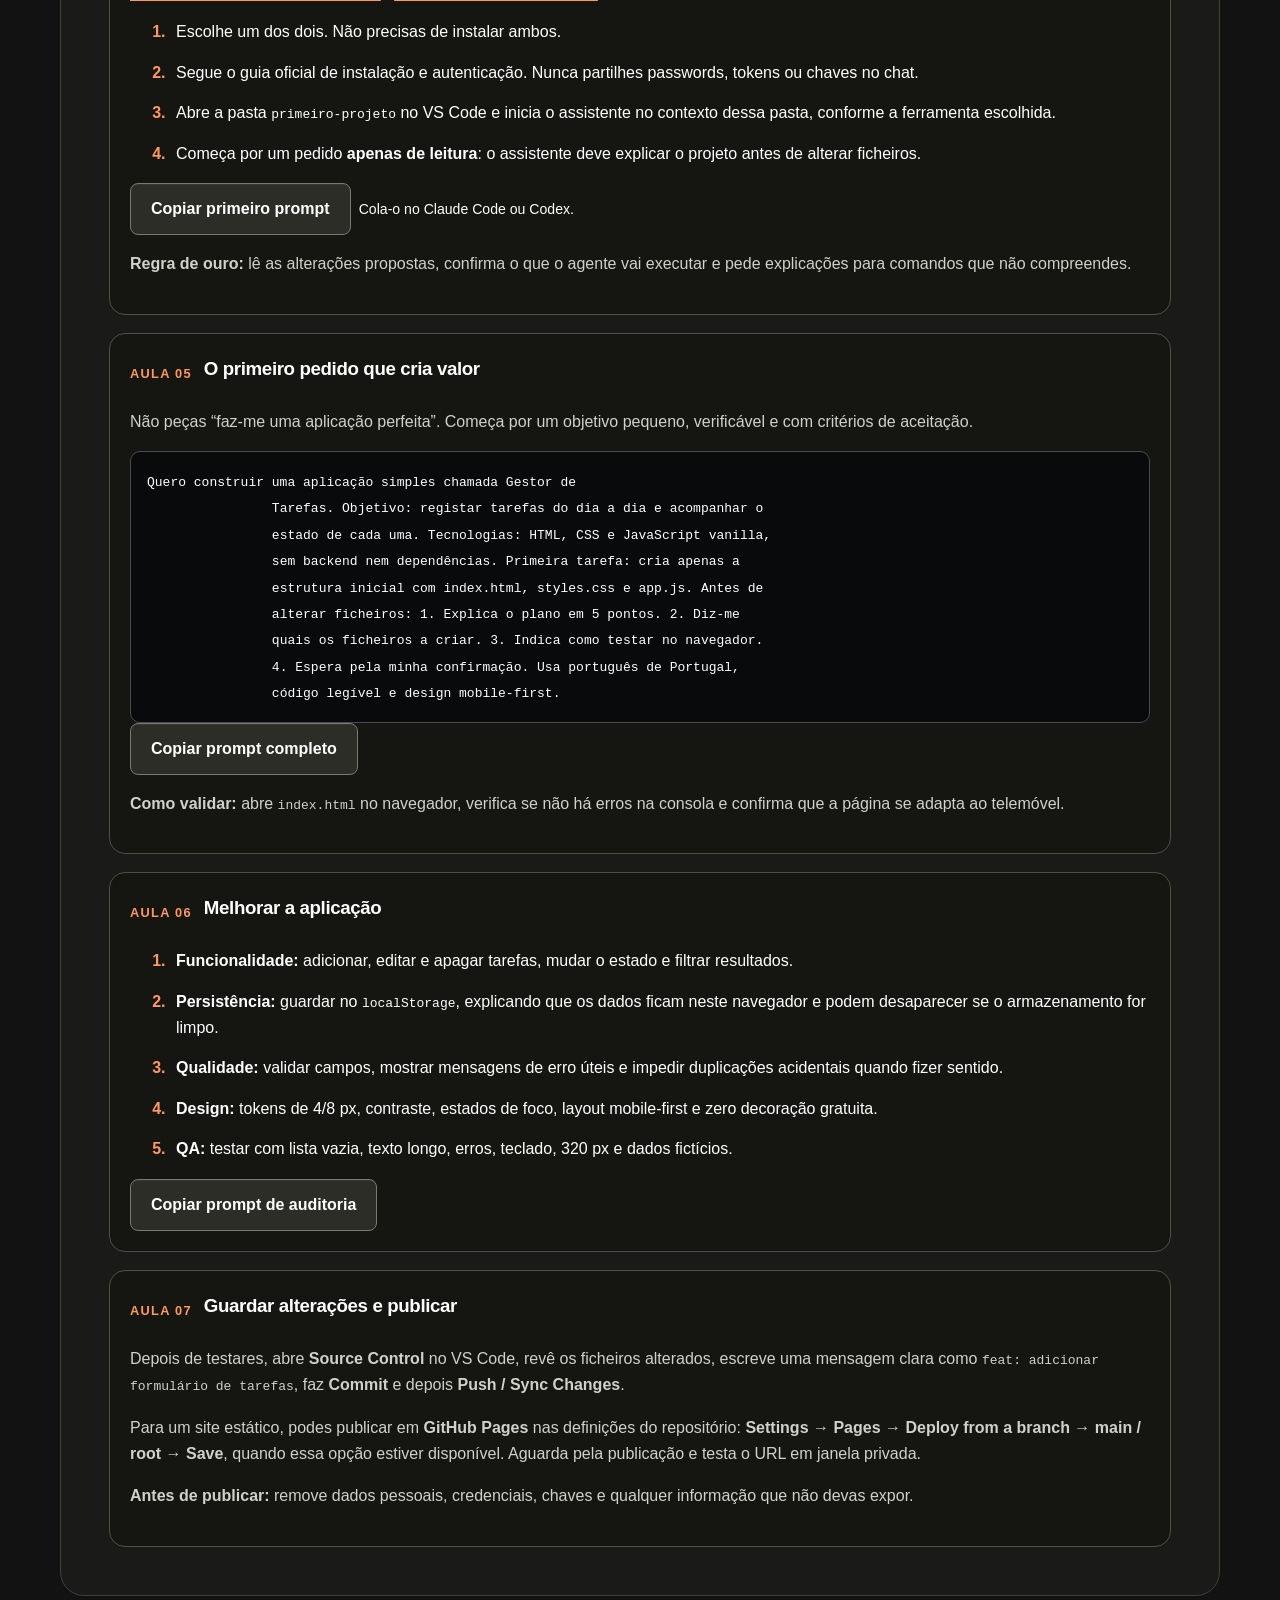
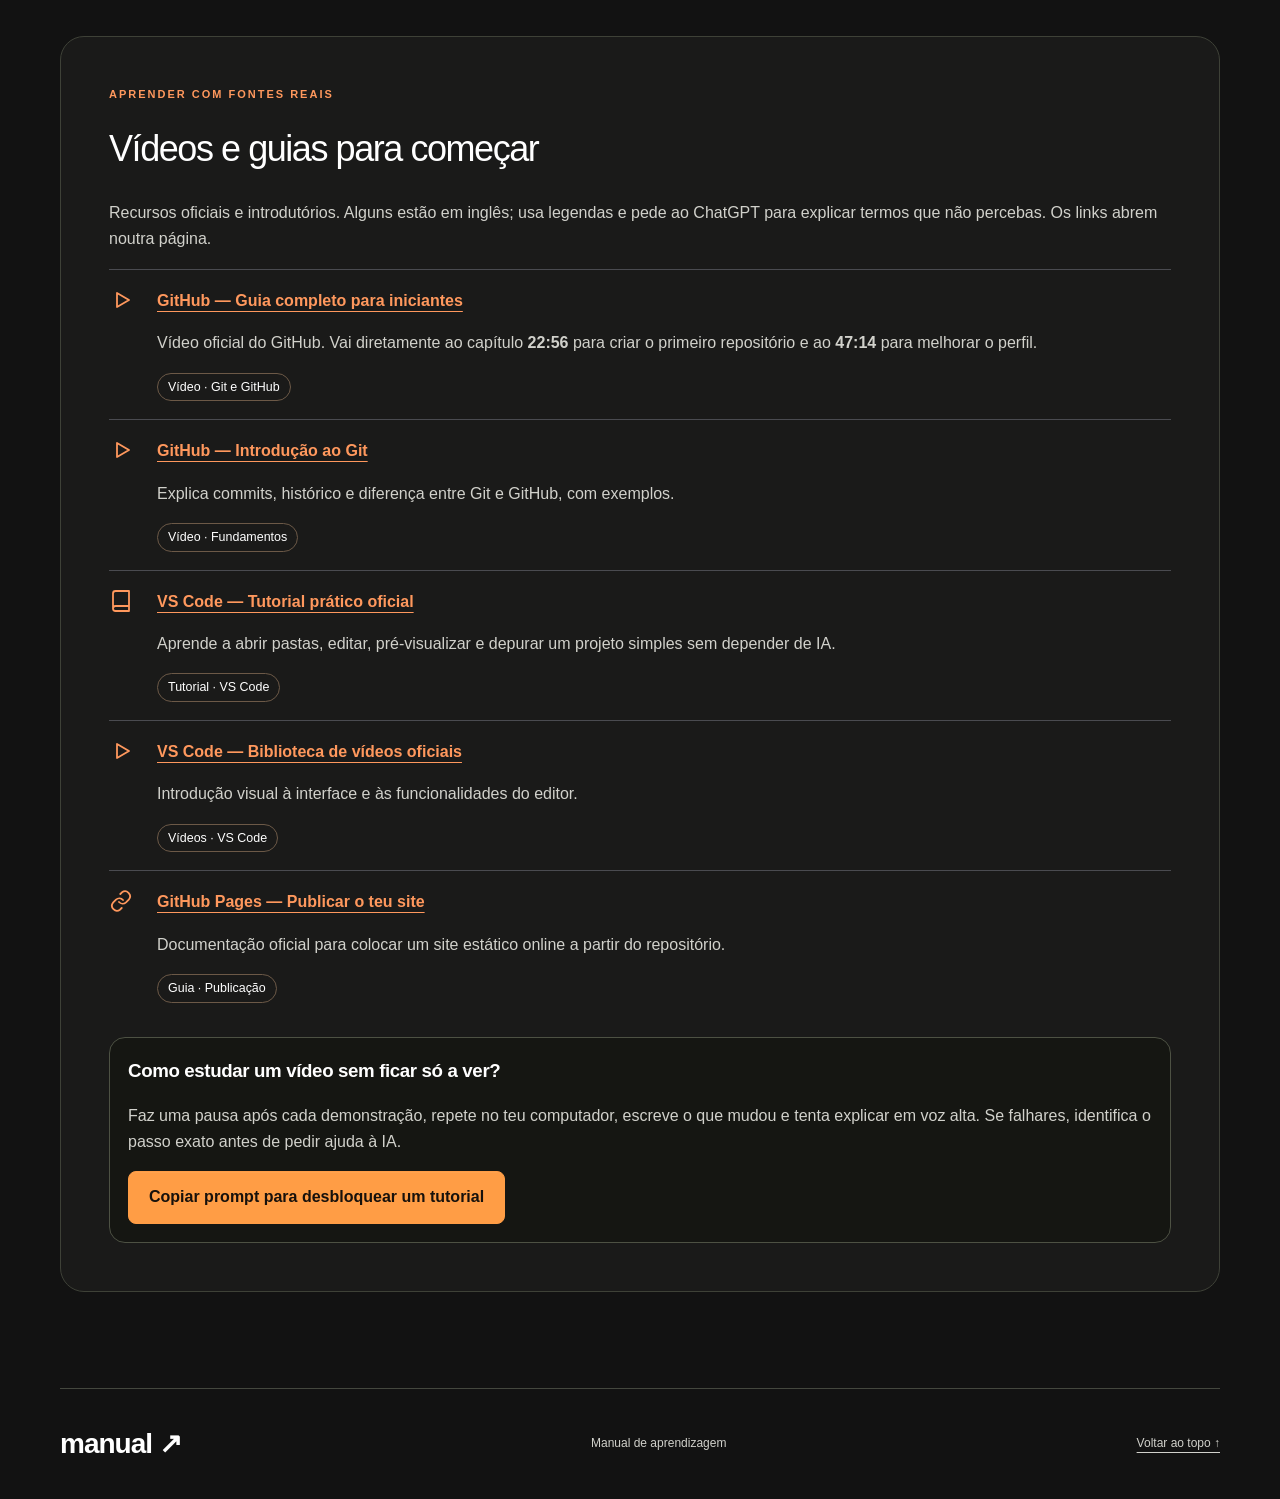
==== commit 11f3d18d: "Transformar site em manual geral e retirar área de projetos" ====
--- a/aprender.html
+++ b/aprender.html
@@ -6,10 +6,10 @@
     <meta content="width=device-width, initial-scale=1" name="viewport" />
     <meta content="#111210" name="theme-color" />
     <meta
-      content="Dani Launchpad: aprende, constrói e apresenta o teu primeiro projeto com IA."
+      content="Manual de Projetos: aprende, constrói e apresenta o teu primeiro projeto com IA."
       name="description"
     />
-    <title>Aprender · Dani Launchpad</title>
+    <title>Aprender · Manual de Projetos</title>
     <link href="favicon.svg" rel="icon" type="image/svg+xml" />
     <link href="base.css" rel="stylesheet" />
     <link href="studio.css" rel="stylesheet" />
@@ -64,21 +64,17 @@
       </symbol></svg
     ><a class="skip" href="#main">Saltar para o conteúdo</a>
     <header class="site-header">
-      <a aria-label="Dani Launchpad, início" class="brand" href="index.html"
+      <a aria-label="Manual de Projetos, início" class="brand" href="index.html"
         ><svg aria-hidden="true" class="brand-mark" viewbox="0 0 40 40">
           <rect fill="currentColor" height="40" rx="12" width="40"></rect>
           <path
-            d="M13 11h7a9 9 0 0 1 0 18h-7z"
+            d="M9 12h8l3 3 3-3h8v17h-8l-3 3-3-3H9zM20 15v17"
             fill="none"
             stroke="#151515"
-            stroke-width="4"
-          ></path>
-          <path
-            d="m25 8 7 7m-7 0 7-7"
-            stroke="#151515"
-            stroke-width="2"
+            stroke-linejoin="round"
+            stroke-width="2.5"
           ></path></svg
-        ><span>dani<small>O TEU GUIA</small></span></a
+        ><span>manual<small>COMEÇAR UM PROJETO</small></span></a
       ><span aria-hidden="true" class="nav-location">Aprender</span
       ><button
         aria-controls="site-nav"
@@ -97,14 +93,13 @@
           >Aprender</a
         ><a class="nav-link" href="laboratorio.html">Laboratório</a
         ><a class="nav-link" href="prompts.html">Prompts</a
-        ><a class="nav-link" href="projetos.html">Projetos</a
         ><a class="nav-link" href="entrevistas.html">Entrevistas</a>
       </nav>
     </header>
     <main id="main" tabindex="-1">
       <header class="page-hero">
         <div>
-          <p class="eyebrow">Dani Launchpad <span>/ Aprender</span></p>
+          <p class="eyebrow">Manual de Projetos <span>/ Aprender</span></p>
           <h1>Aprende a criar um site.</h1>
           <p class="lead">
             Do primeiro ficheiro ao primeiro site. Avança ao teu ritmo e
@@ -191,9 +186,8 @@
               ></label
             ><label class="task"
               ><input data-task-index="6" type="checkbox" /><span
-                >Clica em New repository → nome
-                <code>radar-candidaturas</code> → Public → Add README → Create
-                repository.</span
+                >Clica em New repository → nome <code>primeiro-projeto</code> →
+                Public → Add README → Create repository.</span
               ></label
             ><label class="task"
               ><input data-task-index="7" type="checkbox" /><span
@@ -232,8 +226,8 @@
             >
           </div>
           <p class="note">
-            Não coloques chaves, tokens, passwords ou dados reais de candidatos
-            no GitHub.
+            Não coloques chaves, tokens, passwords ou dados reais de
+            utilizadores no GitHub.
           </p>
           <div class="step-prompt" data-phase="vscode">
             <strong>Precisas de ajuda nesta etapa?</strong>
@@ -282,8 +276,8 @@
           <div class="eyebrow">Fase 05</div>
           <h2>Resolver um problema real</h2>
           <p>
-            <strong>Projeto sugerido:</strong> Radar de Candidaturas. Ajuda a
-            acompanhar vagas, prazos e estados sem folhas dispersas.
+            <strong>Projeto sugerido:</strong> Gestor de Tarefas. Ajuda a
+            acompanhar tarefas, prazos e estados sem folhas dispersas.
           </p>
           <div data-tasks="">
             <label class="task"
@@ -292,8 +286,8 @@
               ></label
             ><label class="task"
               ><input data-task-index="15" type="checkbox" /><span
-                >Escolhe só 4 funções: adicionar candidatura, listar, mudar
-                estado e filtrar.</span
+                >Escolhe só 4 funções: adicionar tarefa, listar, mudar estado e
+                filtrar.</span
               ></label
             ><label class="task"
               ><input data-task-index="16" type="checkbox" /><span
@@ -368,7 +362,7 @@
           <div data-tasks="">
             <label class="task"
               ><input data-task-index="24" type="checkbox" /><span
-                >Cria três candidaturas fictícias, edita, filtra e atualiza a
+                >Cria três tarefas fictícias, edita, filtra e atualiza a
                 página.</span
               ></label
             ><label class="task"
@@ -458,9 +452,9 @@
               disponíveis.
             </p>
             <p>
-              <strong>Exemplo:</strong> pedes um formulário de candidatura → a
-              IA propõe código → tu verificas o resultado → guardas uma versão
-              com Git → envias para o GitHub. A IA não substitui a verificação.
+              <strong>Exemplo:</strong> pedes um formulário de tarefa → a IA
+              propõe código → tu verificas o resultado → guardas uma versão com
+              Git → envias para o GitHub. A IA não substitui a verificação.
             </p>
           </div>
           <div class="lesson-panel">
@@ -503,7 +497,7 @@
             <ol class="lesson-steps">
               <li>
                 Em <a href="https://github.com/new">GitHub → New repository</a>,
-                escolhe <code>radar-candidaturas</code>, visibilidade
+                escolhe <code>primeiro-projeto</code>, visibilidade
                 <strong>Public</strong> e marca <strong>Add a README</strong>.
               </li>
               <li>
@@ -528,7 +522,7 @@
               </div>
               <div class="screen-content">
                 <span class="mock-control"
-                  >Repository name: radar-candidaturas</span
+                  >Repository name: primeiro-projeto</span
                 ><span class="mock-control">Public</span
                 ><span class="mock-control highlight">Create repository</span>
               </div>
@@ -566,8 +560,8 @@
                 partilhes passwords, tokens ou chaves no chat.
               </li>
               <li>
-                Abre a pasta <code>radar-candidaturas</code> no VS Code e inicia
-                o assistente no contexto dessa pasta, conforme a ferramenta
+                Abre a pasta <code>primeiro-projeto</code> no VS Code e inicia o
+                assistente no contexto dessa pasta, conforme a ferramenta
                 escolhida.
               </li>
               <li>
@@ -600,21 +594,20 @@
             </p>
             <div class="terminal">
               <code
-                >Quero construir uma aplicação simples chamada Radar de
-                Candidaturas. Objetivo: registar candidaturas a empregos e
-                acompanhar o estado de cada uma. Tecnologias: HTML, CSS e
-                JavaScript vanilla, sem backend nem dependências. Primeira
-                tarefa: cria apenas a estrutura inicial com index.html,
-                styles.css e app.js. Antes de alterar ficheiros: 1. Explica o
-                plano em 5 pontos. 2. Diz-me quais os ficheiros a criar. 3.
-                Indica como testar no navegador. 4. Espera pela minha
-                confirmação. Usa português de Portugal, código legível e design
-                mobile-first.</code
+                >Quero construir uma aplicação simples chamada Gestor de
+                Tarefas. Objetivo: registar tarefas do dia a dia e acompanhar o
+                estado de cada uma. Tecnologias: HTML, CSS e JavaScript vanilla,
+                sem backend nem dependências. Primeira tarefa: cria apenas a
+                estrutura inicial com index.html, styles.css e app.js. Antes de
+                alterar ficheiros: 1. Explica o plano em 5 pontos. 2. Diz-me
+                quais os ficheiros a criar. 3. Indica como testar no navegador.
+                4. Espera pela minha confirmação. Usa português de Portugal,
+                código legível e design mobile-first.</code
               >
             </div>
             <button
               class="button"
-              data-copy="Quero construir uma aplicação simples chamada Radar de Candidaturas. Objetivo: registar candidaturas a empregos e acompanhar o estado de cada uma. Tecnologias: HTML, CSS e JavaScript vanilla, sem backend nem dependências. Primeira tarefa: cria apenas a estrutura inicial com index.html, styles.css e app.js. Antes de alterar ficheiros: 1. Explica o plano em 5 pontos. 2. Diz-me quais os ficheiros a criar. 3. Indica como testar no navegador. 4. Espera pela minha confirmação. Usa português de Portugal, código legível e design mobile-first."
+              data-copy="Quero construir uma aplicação simples chamada Gestor de Tarefas. Objetivo: registar tarefas do dia a dia e acompanhar o estado de cada uma. Tecnologias: HTML, CSS e JavaScript vanilla, sem backend nem dependências. Primeira tarefa: cria apenas a estrutura inicial com index.html, styles.css e app.js. Antes de alterar ficheiros: 1. Explica o plano em 5 pontos. 2. Diz-me quais os ficheiros a criar. 3. Indica como testar no navegador. 4. Espera pela minha confirmação. Usa português de Portugal, código legível e design mobile-first."
             >
               Copiar prompt completo
             </button>
@@ -632,7 +625,7 @@
             <ol class="lesson-steps">
               <li>
                 <strong>Funcionalidade:</strong> adicionar, editar e apagar
-                candidaturas, mudar o estado e filtrar resultados.
+                tarefas, mudar o estado e filtrar resultados.
               </li>
               <li>
                 <strong>Persistência:</strong> guardar no
@@ -655,7 +648,7 @@
             </ol>
             <button
               class="button"
-              data-copy="Audita o Radar de Candidaturas em cinco dimensões: funcionalidade, persistência, acessibilidade WCAG 2.2 AA, mobile-first a partir de 320 px e segurança. Primeiro apresenta uma tabela com problema, gravidade, forma de reproduzir e correção sugerida. Não afirmes que executaste testes que não realizaste. Não alteres ficheiros sem a minha confirmação."
+              data-copy="Audita o Gestor de Tarefas em cinco dimensões: funcionalidade, persistência, acessibilidade WCAG 2.2 AA, mobile-first a partir de 320 px e segurança. Primeiro apresenta uma tabela com problema, gravidade, forma de reproduzir e correção sugerida. Não afirmes que executaste testes que não realizaste. Não alteres ficheiros sem a minha confirmação."
             >
               Copiar prompt de auditoria
             </button>
@@ -668,7 +661,7 @@
             <p>
               Depois de testares, abre <strong>Source Control</strong> no VS
               Code, revê os ficheiros alterados, escreve uma mensagem clara como
-              <code>feat: adicionar formulário de candidaturas</code>, faz
+              <code>feat: adicionar formulário de tarefas</code>, faz
               <strong>Commit</strong> e depois
               <strong>Push / Sync Changes</strong>.
             </p>
@@ -696,7 +689,7 @@
             links abrem noutra página.
           </p>
           <div class="resource-row">
-            <svg class="dani-icon"><use href="#i-play"></use></svg>
+            <svg class="guide-icon"><use href="#i-play"></use></svg>
             <div>
               <a
                 href="https://www.youtube.com/watch?v=NUELGzIHT-I"
@@ -713,7 +706,7 @@
             </div>
           </div>
           <div class="resource-row">
-            <svg class="dani-icon"><use href="#i-play"></use></svg>
+            <svg class="guide-icon"><use href="#i-play"></use></svg>
             <div>
               <a
                 href="https://www.youtube.com/watch?v=r8jQ9hVA2qs"
@@ -729,7 +722,7 @@
             </div>
           </div>
           <div class="resource-row">
-            <svg class="dani-icon"><use href="#i-book"></use></svg>
+            <svg class="guide-icon"><use href="#i-book"></use></svg>
             <div>
               <a
                 href="https://code.visualstudio.com/docs/editing/getting-started/editor-tutorial"
@@ -745,7 +738,7 @@
             </div>
           </div>
           <div class="resource-row">
-            <svg class="dani-icon"><use href="#i-play"></use></svg>
+            <svg class="guide-icon"><use href="#i-play"></use></svg>
             <div>
               <a
                 href="https://code.visualstudio.com/docs/getstarted/introvideos"
@@ -760,7 +753,7 @@
             </div>
           </div>
           <div class="resource-row">
-            <svg class="dani-icon"><use href="#i-link"></use></svg>
+            <svg class="guide-icon"><use href="#i-link"></use></svg>
             <div>
               <a
                 href="https://docs.github.com/en/pages/getting-started-with-github-pages"
@@ -793,8 +786,8 @@
       </div>
     </main>
     <footer class="site-footer">
-      <a class="brand" href="index.html">dani ↗</a>
-      <p>Guia de aprendizagem do Dani</p>
+      <a class="brand" href="index.html">manual ↗</a>
+      <p>Manual de aprendizagem</p>
       <a href="#main">Voltar ao topo ↑</a>
     </footer>
     <div class="toast" id="toast" role="status"></div>
--- a/base.css
+++ b/base.css
@@ -474,7 +474,7 @@
     padding: 12px;
   }
 }
-/* Dani Studio: restrained editorial visual language */
+/* Manual: restrained editorial visual language */
 :root {
   --orange: #ffa15a;
   --ink: #090b0e;
@@ -938,7 +938,7 @@
 .resource-row a {
   font-weight: 800;
 }
-.dani-icon {
+.guide-icon {
   height: 24px;
   width: 24px;
   stroke: currentColor;
